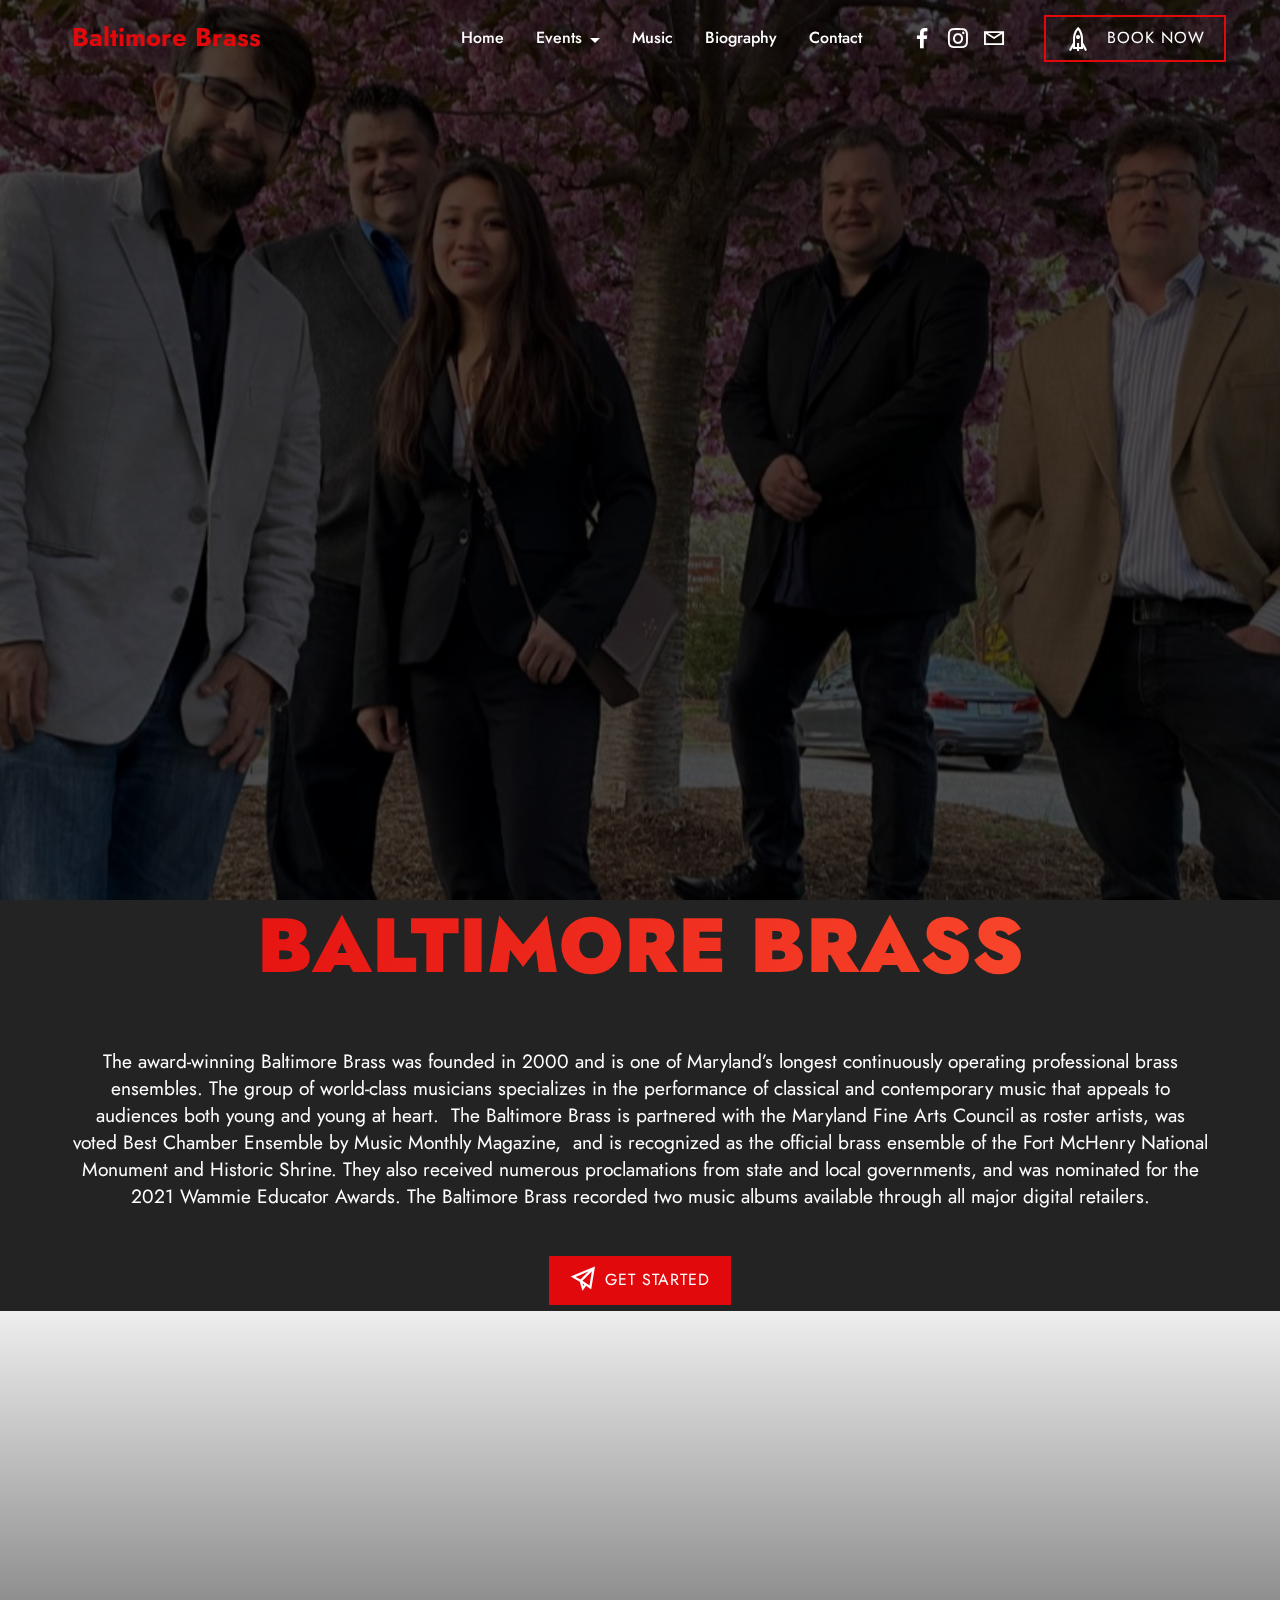
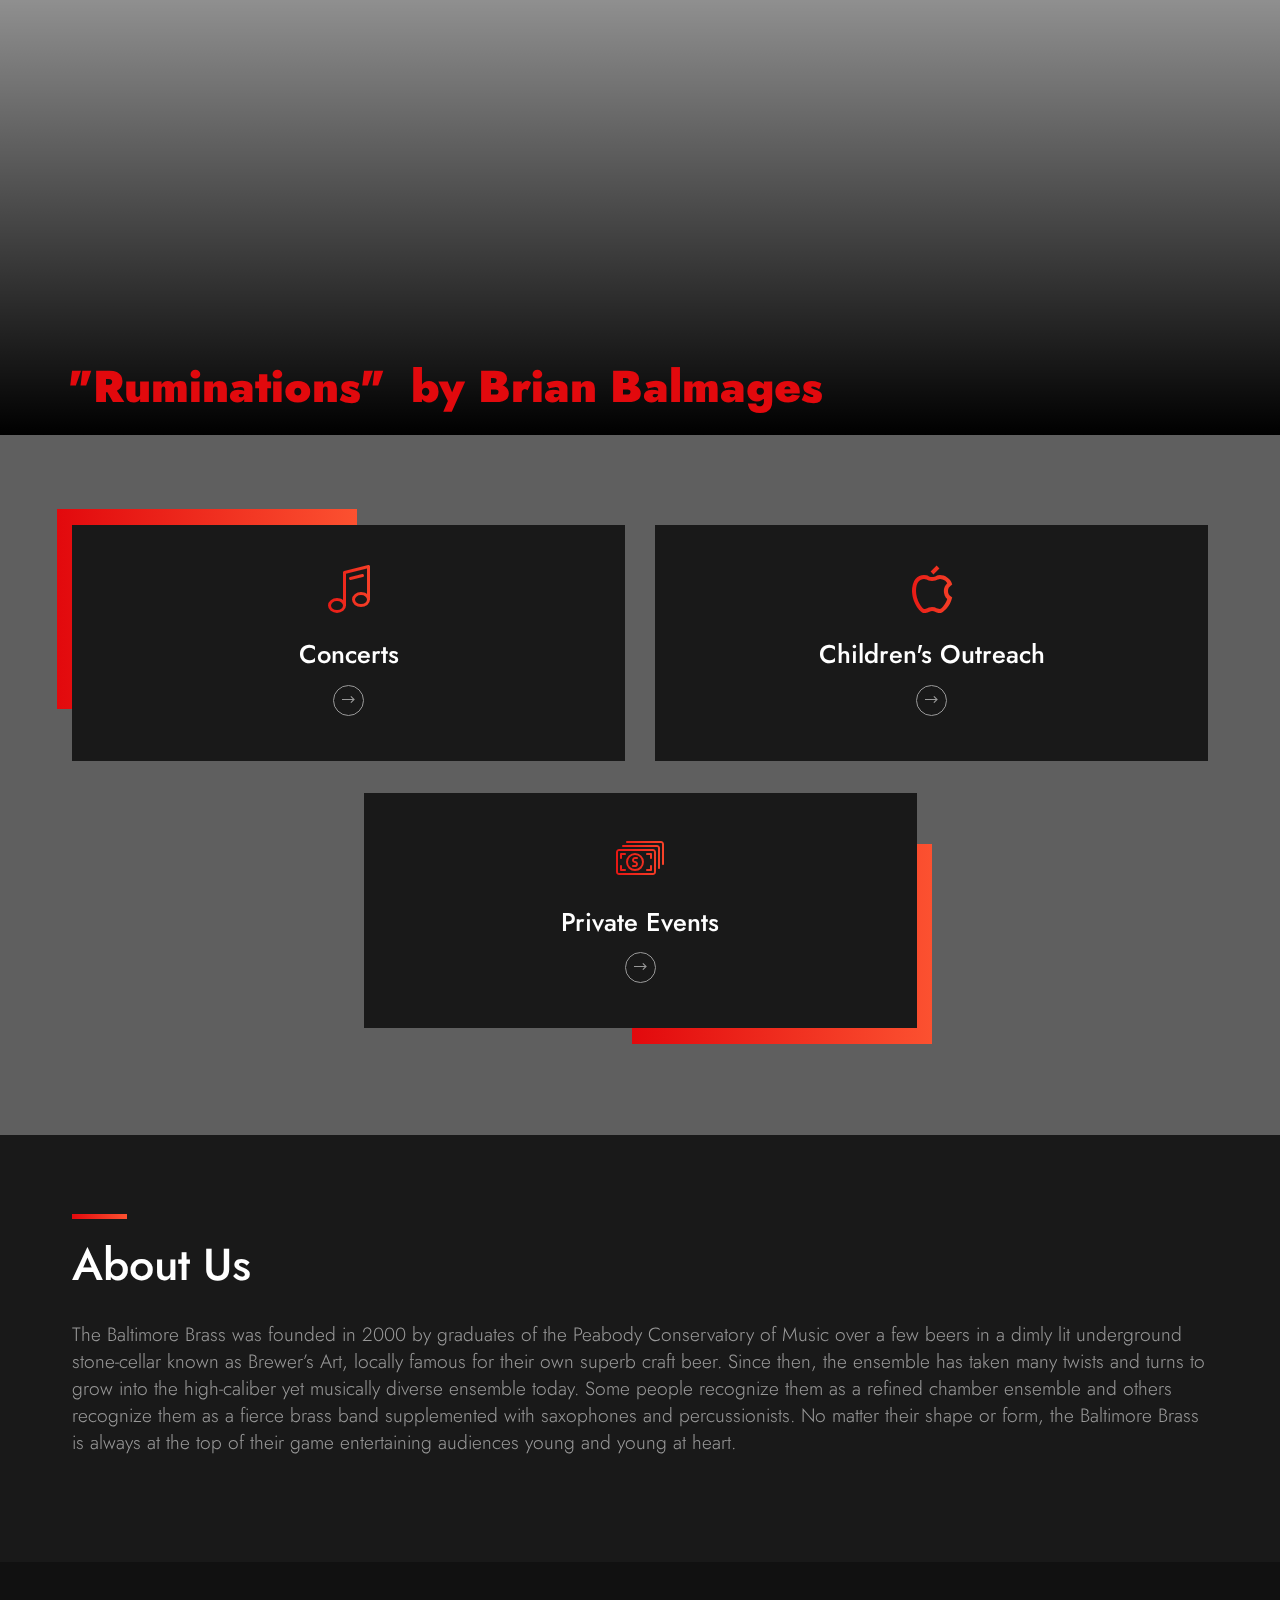
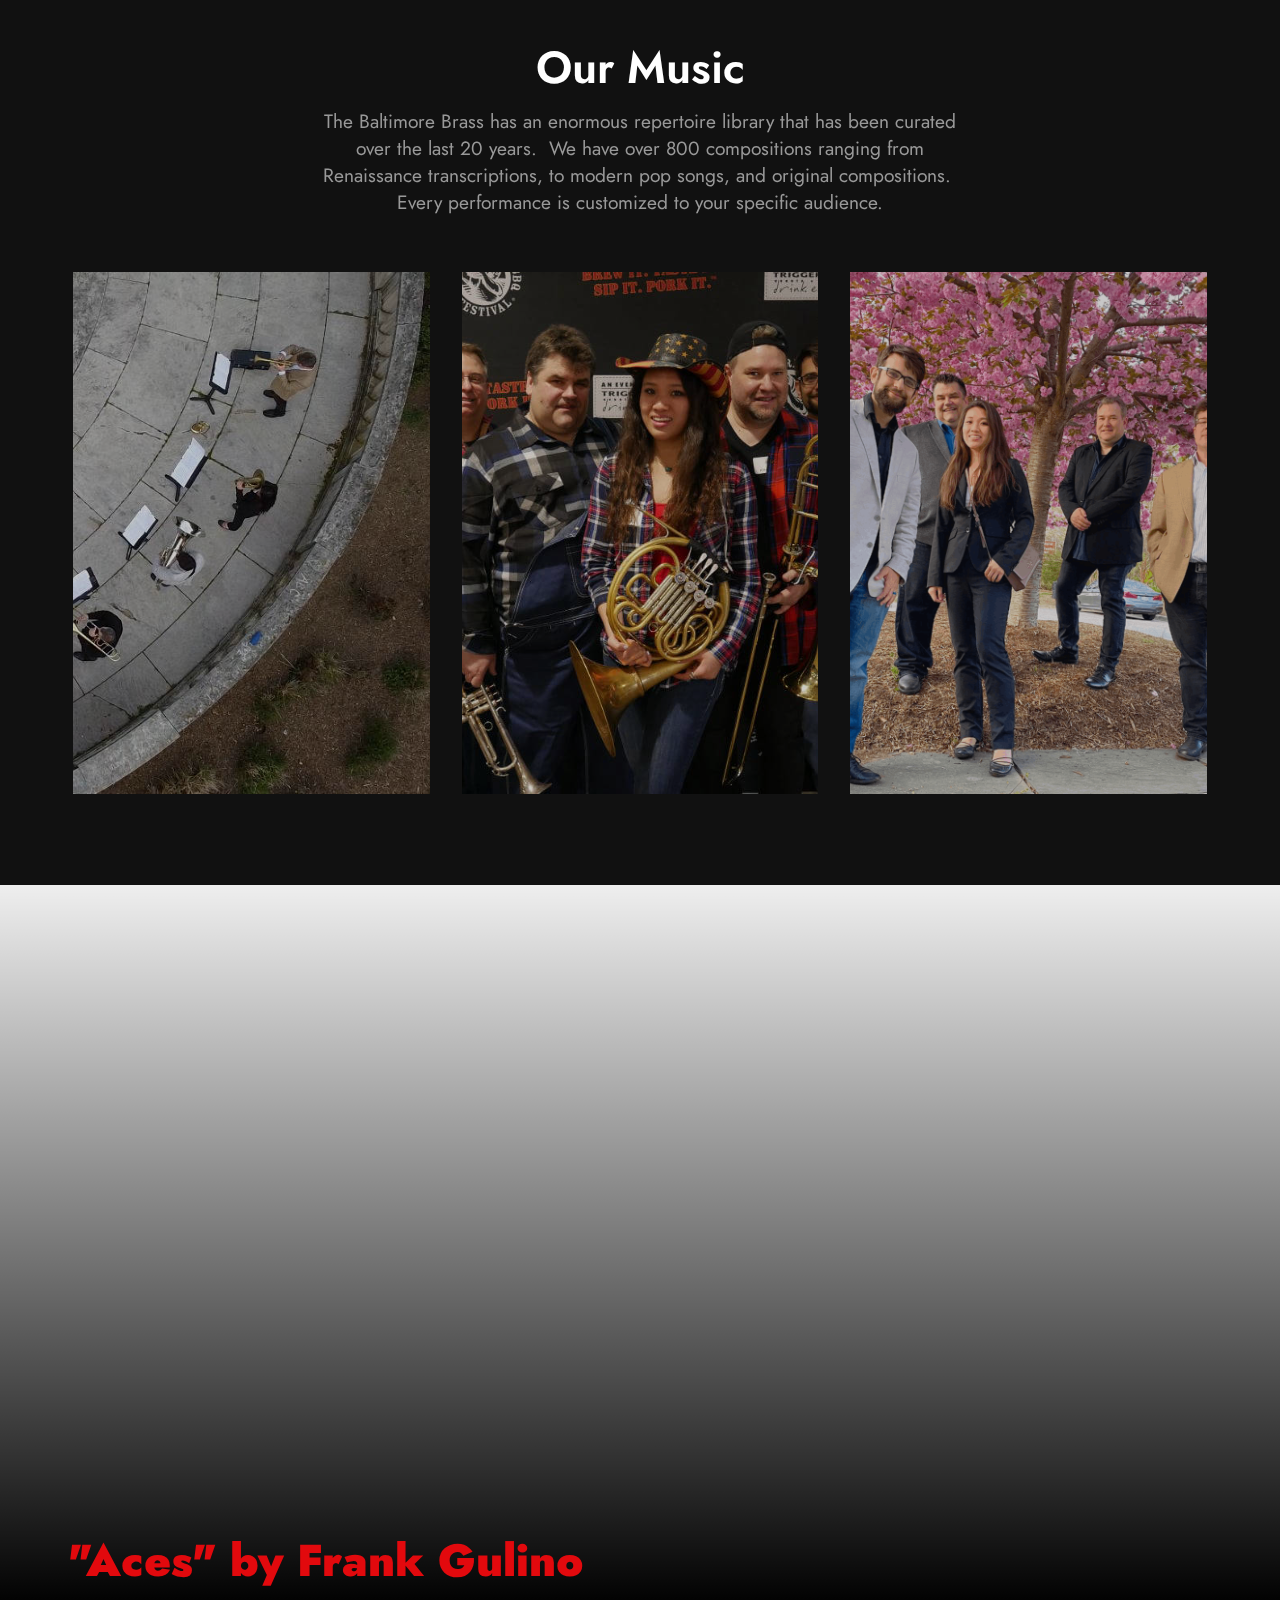
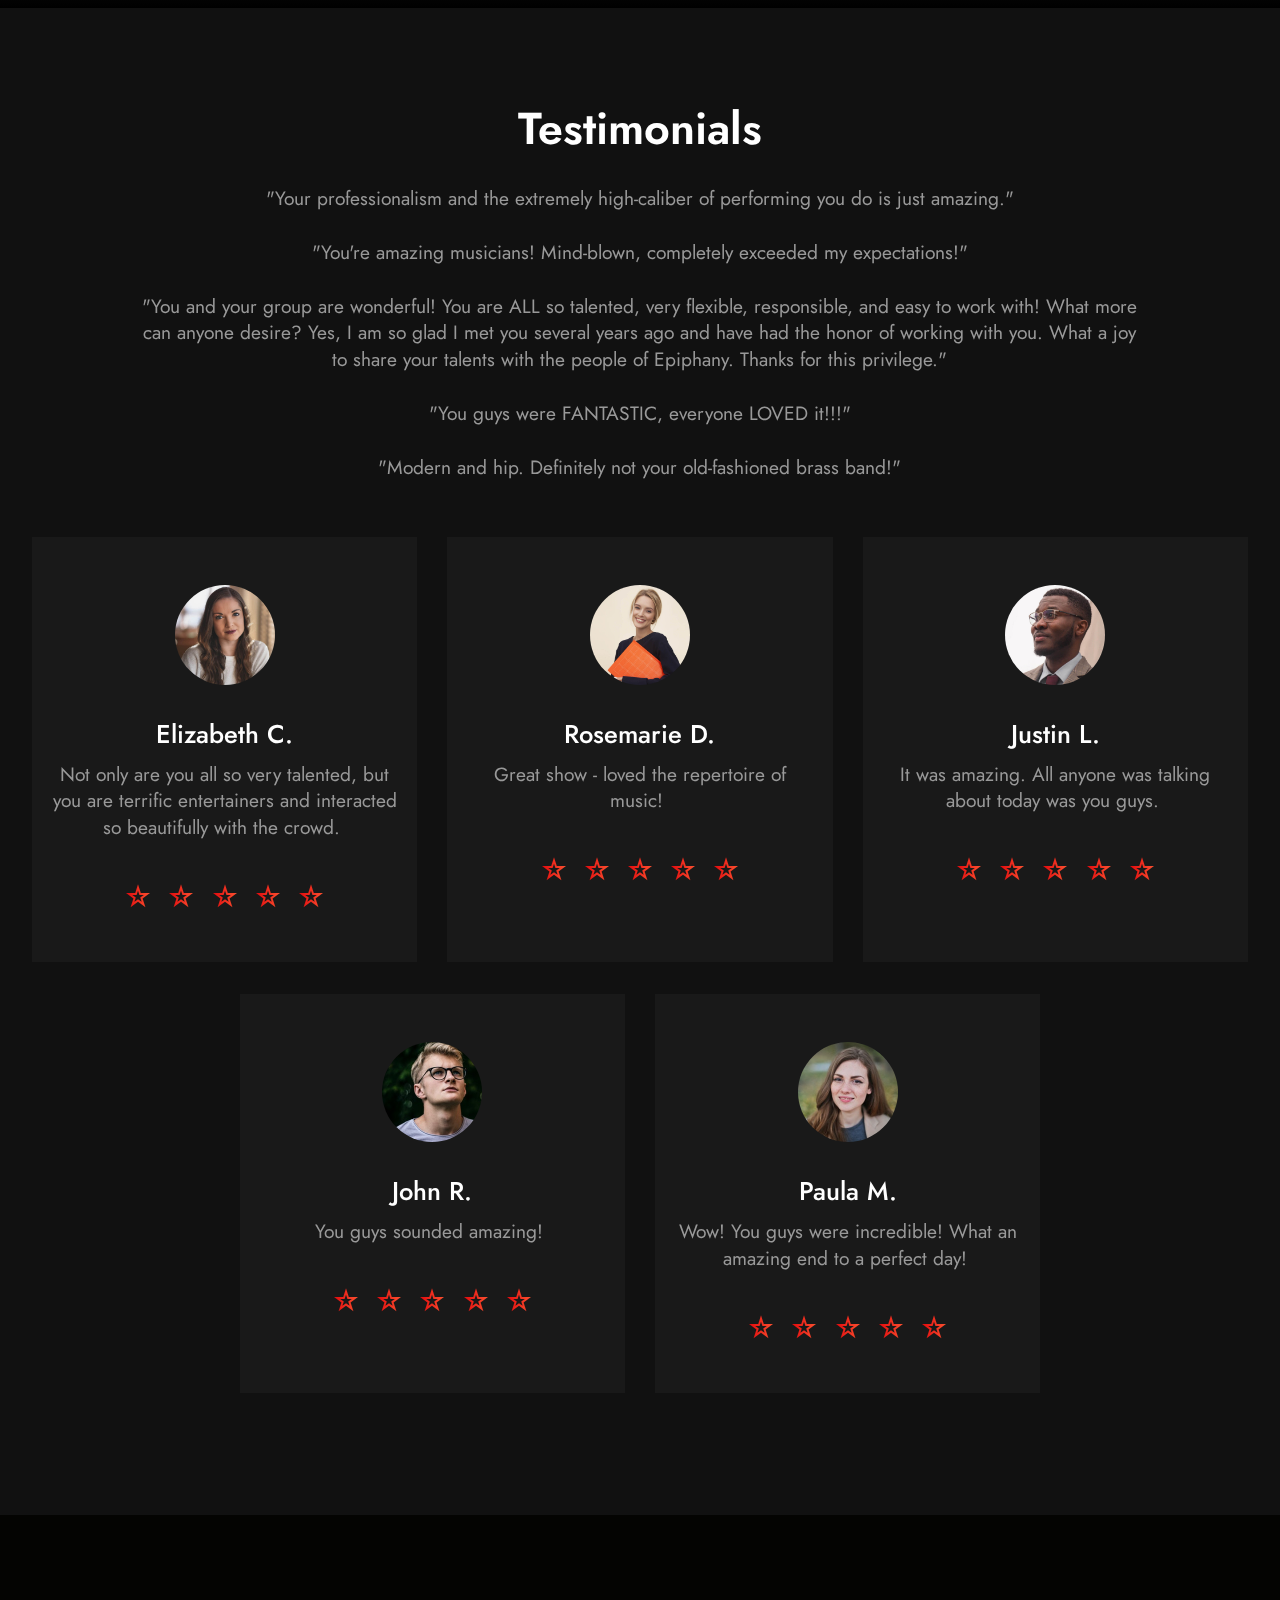
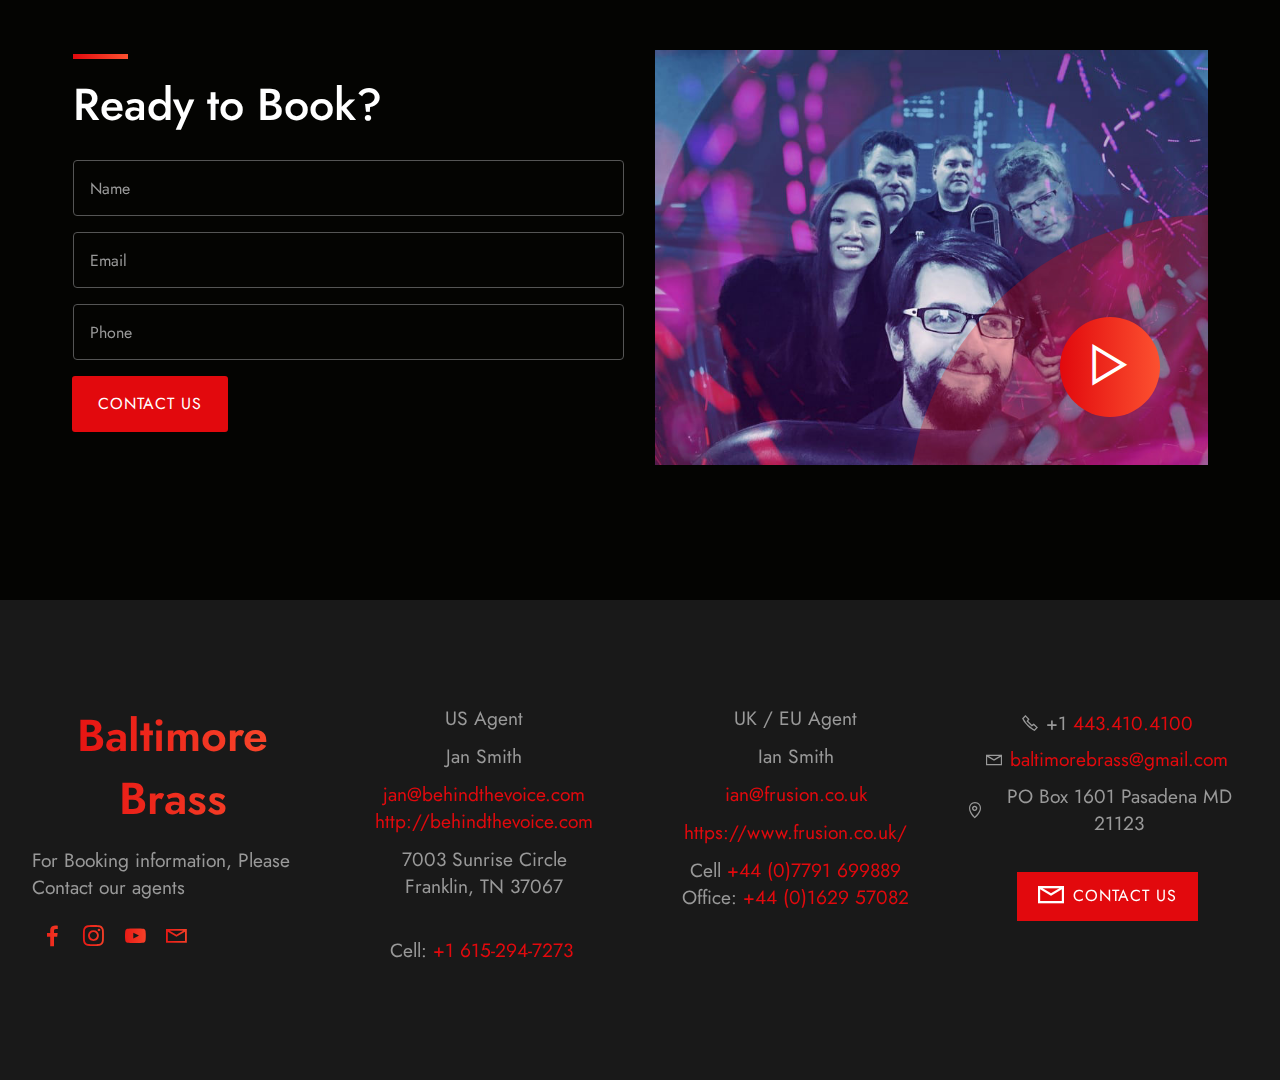
==== index.html @ ab9abc53 "create github pages" ====
<!DOCTYPE html>
<html  >
<head>
  <!-- Site made with Mobirise Website Builder v5.4.1, https://mobirise.com -->
  <meta charset="UTF-8">
  <meta http-equiv="X-UA-Compatible" content="IE=edge">
  <meta name="generator" content="Mobirise v5.4.1, mobirise.com">
  <meta name="twitter:card" content="summary_large_image"/>
  <meta name="twitter:image:src" content="assets/images/index-meta.jpeg">
  <meta property="og:image" content="assets/images/index-meta.jpeg">
  <meta name="twitter:title" content="Baltimore Brass">
  <meta name="viewport" content="width=device-width, initial-scale=1, minimum-scale=1">
  <link rel="shortcut icon" href="assets/images/baltimore-brass-square-no-text-128x128.png" type="image/x-icon">
  <meta name="description" content="The award-winning Baltimore Brass was founded in 2000 and is one of Maryland’s longest continuously operating professional brass ensembles. The group of world-class musicians specializes in the performance of classical and contemporary music that appeals to audiences both young and young at heart.  The Baltimore Brass is partnered with the Maryland Fine Arts Council as roster artists, was voted Best Chamber Ensemble by Music Monthly Magazine,  and is recognized as the official brass ensemble of the Fort McHenry National Monument and Historic Shrine. They also received numerous proclamations from state and local governments, and was nominated for the 2021 Wammie Educator Awards. The Baltimore Brass recorded two music albums available through all major digital retailers.">
  
  
  <title>Baltimore Brass</title>
  <link rel="stylesheet" href="assets/web/assets/mobirise-icons2/mobirise2.css">
  <link rel="stylesheet" href="assets/web/assets/mobirise-icons/mobirise-icons.css">
  <link rel="stylesheet" href="assets/web/assets/mobirise-icons-bold/mobirise-icons-bold.css">
  <link rel="stylesheet" href="assets/tether/tether.min.css">
  <link rel="stylesheet" href="assets/bootstrap/css/bootstrap.min.css">
  <link rel="stylesheet" href="assets/bootstrap/css/bootstrap-grid.min.css">
  <link rel="stylesheet" href="assets/bootstrap/css/bootstrap-reboot.min.css">
  <link rel="stylesheet" href="assets/dropdown/css/style.css">
  <link rel="stylesheet" href="assets/formstyler/jquery.formstyler.css">
  <link rel="stylesheet" href="assets/formstyler/jquery.formstyler.theme.css">
  <link rel="stylesheet" href="assets/datepicker/jquery.datetimepicker.min.css">
  <link rel="stylesheet" href="assets/socicon/css/styles.css">
  <link rel="stylesheet" href="assets/theme/css/style.css">
  <link rel="preload" href="https://fonts.googleapis.com/css?family=Jost:100,200,300,400,500,600,700,800,900,100i,200i,300i,400i,500i,600i,700i,800i,900i&display=swap" as="style" onload="this.onload=null;this.rel='stylesheet'">
  <noscript><link rel="stylesheet" href="https://fonts.googleapis.com/css?family=Jost:100,200,300,400,500,600,700,800,900,100i,200i,300i,400i,500i,600i,700i,800i,900i&display=swap"></noscript>
  <link rel="preload" as="style" href="assets/mobirise/css/mbr-additional.css"><link rel="stylesheet" href="assets/mobirise/css/mbr-additional.css" type="text/css">
  
  
  
  
</head>
<body>
  
  <section class="menu menu1 solutionm4_menu1 cid-sJTJym4W0x" once="menu" id="menu1-8">
    
    <nav class="navbar navbar-dropdown navbar-fixed-top navbar-expand-lg">
        <div class="container">
            <div class="navbar-brand">
                
                <span class="navbar-caption-wrap"><a class="navbar-caption text-primary display-5" href="index.html#top">Baltimore Brass</a></span>
            </div>
            <button class="navbar-toggler" type="button" data-toggle="collapse" data-target="#navbarSupportedContent" aria-controls="navbarNavAltMarkup" aria-expanded="false" aria-label="Toggle navigation">
                <div class="hamburger">
                    <span></span>
                    <span></span>
                    <span></span>
                    <span></span>
                </div>
            </button>
            <div class="collapse navbar-collapse" id="navbarSupportedContent">
                <ul class="navbar-nav nav-dropdown" data-app-modern-menu="true"><li class="nav-item">
                        <a class="nav-link link text-white text-primary display-4" href="index.html#top">
                            Home</a>
                    </li>
                    <li class="nav-item dropdown"><a class="nav-link link dropdown-toggle text-white display-4" href="https://mobiri.se" aria-expanded="false" data-toggle="dropdown-submenu">Events</a>
                        <div class="dropdown-menu"><a class="dropdown-item text-white text-primary display-4" href="page1.html#header1-e" aria-expanded="false">Concerts</a><a class="dropdown-item text-white text-primary display-4" href="page1.html#header3-g" aria-expanded="false">Children's Outreach</a><a class="dropdown-item text-white text-primary display-4" href="page1.html#header01-i" aria-expanded="false">Private Events</a></div>
                    </li>
                    <li class="nav-item"><a class="nav-link link text-white text-primary display-4" href="index.html#features5-2">Music</a>
                    </li><li class="nav-item"><a class="nav-link link text-white text-primary display-4" href="index.html#content1-3">Biography</a></li>

                    
                    <li class="nav-item"><a class="nav-link link text-white text-primary display-4" href="index.html#form2-b">Contact</a></li></ul>
                <div class="icons-menu">
                    <a href="https://www.facebook.com/BaltimoreBrass" target="_blank">
                        <span class="p-2 mbr-iconfont socicon-facebook socicon"></span>
                    </a>
                    <a href="https://www.instagram.com/baltimorebrassquintet" target="_blank">
                        <span class="p-2 mbr-iconfont socicon-instagram socicon"></span>
                    </a>
                    <a href="mailto:baltimorebrass@gmail.com">
                        <span class="p-2 mbr-iconfont mobi-mbri-letter mobi-mbri"></span>
                    </a>
                    
                    
                    
                </div>
                <div class="navbar-buttons mbr-section-btn"><a class="btn btn-sm btn-primary-outline display-4" href="mailto:baltimorebrass@gmail.com"><span class="mobi-mbri mobi-mbri-rocket mbr-iconfont mbr-iconfont-btn"></span>BOOK NOW</a></div>
            </div>
        </div>
    </nav>
</section>

<section class="header1 solutionm4_header1 cid-sKpNgvq1Y7 mbr-fullscreen mbr-parallax-background" id="header1-a">
    
    <div class="mbr-overlay" style="opacity: 0.7; background-color: rgb(0, 0, 0);"></div>
    <div class="container align-center">
        <div class="row justify-content-center">
            <div class="mbr-white col-md-12 col-lg-12">
                
                
                
                
            </div>
        </div>
    </div>
</section>

<section class="header1 solutionm4_header1 cid-sKpMSIQjpl" id="header1-9">
    
    
    <div class="container align-center">
        <div class="row justify-content-center">
            <div class="mbr-white col-md-12 col-lg-12">
                
                <h1 class="mbr-section-title mbr-white pb-5 mbr-fonts-style display-1"><strong>BALTIMORE BRASS</strong></h1>
                <p class="mbr-text pb-4 mbr-white mbr-regular mbr-fonts-style display-7">The award-winning Baltimore Brass was founded in 2000 and is one of Maryland’s longest continuously operating professional brass ensembles. The group of world-class musicians specializes in the performance of classical and contemporary music that appeals to audiences both young and young at heart.&nbsp;&nbsp;The Baltimore Brass is partnered with the Maryland Fine Arts Council as roster artists, was voted Best Chamber Ensemble by Music Monthly Magazine,&nbsp; and is recognized as the official brass ensemble of the Fort McHenry National Monument and Historic Shrine. They also received numerous proclamations from state and local governments, and was nominated for the 2021 Wammie Educator Awards. The Baltimore Brass recorded two music albums available through all major digital retailers.<br></p>
                <div class="mbr-section-btn"><a class="btn btn-sm btn-primary display-4" href="https://mobiri.se"><span class="mobi-mbri mobi-mbri-paper-plane mbr-iconfont mbr-iconfont-btn"></span>GET STARTED</a>
                </div>
            </div>
        </div>
    </div>
</section>

<section class="image1 solutionm4_image1 cid-sOuT8fIZXH" data-bg-video="https://www.youtube.com/watch?v=gaKmrELFNt0" id="image1-k">
    
    <div class="mbr-overlay" style="opacity: 1; background-color: rgb(0, 0, 0);"></div>
    <div class="container-fluid align-center">
        <div class="row justify-content-center">
            <div class="mbr-white col-md-12 col-lg-11">
                <h2 class="mbr-section-title mbr-white align-left pb-2 mbr-fonts-style display-2"><strong>"Ruminations"&nbsp; by Brian Balmages</strong></h2>
                
            </div>
        </div>
    </div>
</section>

<section class="features4 solutionm4_features4 cid-sJTJpjNUqu mbr-parallax-background" id="features4-1">

    

    <div class="mbr-overlay" style="opacity: 0.6; background-color: rgb(0, 0, 0);">
    </div>
    <div class="container mbr-white">
        <div class="row justify-content-center">
            <div class="card first col-12 col-md-6">
                <div class="card-wrapper align-center">
                    <div class="img-wrapper">
                        <span class="mbr-iconfont mbrib-music"></span>
                    </div>
                    <div class="card-box align-center">

                        <h4 class="mbr-section-title pb-2 mbr-semibold mbr-fonts-style display-5">Concerts</h4>
                        

                        <div class="link-wrapper">
                            <a href="page1.html#header1-e"><span class="mbr-iconfont mobi-mbri-right mobi-mbri"></span></a>
                        </div>
                    </div>
                </div>
            </div>
            <div class="card col-12 col-md-6">
                <div class="card-wrapper align-center">
                    <div class="img-wrapper">
                        <span class="mbr-iconfont mobi-mbri-apple mobi-mbri"></span>
                    </div>
                    <div class="card-box align-center">

                        <h4 class="mbr-section-title pb-2 mbr-semibold mbr-fonts-style display-5">Children's Outreach</h4>
                        

                        <div class="link-wrapper">
                            <a href="page1.html#header3-g"><span class="mbr-iconfont mobi-mbri-right mobi-mbri"></span></a>
                        </div>
                    </div>
                </div>
            </div>
            
            
            
            <div class="card last col-12 col-md-6">
                <div class="card-wrapper align-center">
                    <div class="img-wrapper">
                        <span class="mbr-iconfont mbri-cash"></span>
                    </div>
                    <div class="card-box align-center">

                        <h4 class="mbr-section-title pb-2 mbr-semibold mbr-fonts-style display-5">Private Events</h4>
                        

                        <div class="link-wrapper">
                            <a href="page1.html#header01-i"><span class="mbr-iconfont mobi-mbri-right mobi-mbri"></span></a>
                        </div>
                    </div>
                </div>
            </div>
        </div>
    </div>
</section>

<section class="content1 solutionm4_content1 cid-sJTJqlLimR" id="content1-3">
    
    
    <div class="container">
        <div class="row justify-content-center">
            <div class="col-lg-12 col-md-12 md-pb">
                <div class="title-wrapper align-left">
                    <div class="line"></div>
                    <h3 class="mbr-section-title mbr-white mbr-semibold pb-3 mbr-fonts-style display-2">About Us</h3>
                    <p class="mbr-text pb-3 mbr-white mbr-light mbr-fonts-style display-7">The Baltimore Brass was founded in 2000 by graduates of the Peabody Conservatory of Music over a few beers in a dimly lit underground stone-cellar known as Brewer’s Art, locally famous for their own superb craft beer. Since then, the ensemble has taken many twists and turns to grow into the high-caliber yet musically diverse ensemble today. Some people recognize them as a refined chamber ensemble and others recognize them as a fierce brass band supplemented with saxophones and percussionists. No matter their shape or form, the Baltimore Brass is always at the top of their game entertaining audiences young and young at heart.<br></p>
                </div>
            </div>
        </div>
    </div>
</section>

<section class="features5 solutionm4_features5 cid-sJTJpZCoED" id="features5-2">
    
    
    <div class="container">
        <div class="row">
            <div class="col-12 col-md-12 col-lg-7 pb-4">
                <h4 class="main-subtitle align-center mbr-bold mbr-black mbr-fonts-style display-2">Our Music</h4>
                <p class="mbr-section-text align-center mbr-regular mbr-black mbr-fonts-style display-7">The Baltimore Brass has an enormous repertoire library that has been curated over the last 20 years.&nbsp; We have over 800 compositions ranging from Renaissance transcriptions, to modern pop songs, and original compositions.&nbsp; Every performance is customized to your specific audience.</p>

            </div>
        </div>
        <div class="row">
            <div class="card p-3 col-12 col-md-6 col-lg-4">
                <div class="card-wrapper card1">
                    <div class="card-box">
                        <h4 class="card-title align-center mbr-bold pb-4 mbr-white mbr-fonts-style display-5">
                            Classical&nbsp;</h4>
                        <p class="mbr-text align-center pt-3 mbr-white mbr-regular mbr-fonts-style display-7">
                            We perform "classical" music from the 1500-present.&nbsp; We have an extensive library of arrangements that is unmatched in the world.</p>
                    </div>
                </div>
            </div>
            <div class="card p-3 col-12 col-md-6 col-lg-4">
                <div class="card-wrapper card2">
                    <div class="card-box">
                        <h4 class="card-title align-center mbr-bold pb-4 mbr-white mbr-fonts-style display-5">
                            Pop / Covers</h4>
                        <p class="mbr-text align-center pt-3 mbr-white mbr-regular mbr-fonts-style display-7">&nbsp;Jazz, Funk, Motown, Metal, Movie Soundtracks, Oldies, Hip-hop, Rock, EDM. You name it, we have probably already played in concert.&nbsp; If we haven't we will make it happen!</p>
                    </div>
                </div>
            </div>
            <div class="card p-3 col-12 col-md-6 col-lg-4">
                <div class="card-wrapper card3">
                    <div class="card-box">
                        <h4 class="card-title align-center mbr-bold pb-4 mbr-white mbr-fonts-style display-5">
                            Original Compositions</h4>
                        <p class="mbr-text align-center pt-3 mbr-white mbr-regular mbr-fonts-style display-7">
                            The Baltimore Brass has been honored by several composers by premiering original Brass Quintet pieces.</p>
                    </div>
                </div>
            </div>
        </div>
    </div>
</section>

<section class="image1 solutionm4_image1 cid-sOuTzvW1UM" data-bg-video="https://www.youtube.com/embed/wJmf63-HeGc?rel=0&amp;showinfo=0&amp;autoplay=0&amp;loop=0" id="image1-l">
    
    <div class="mbr-overlay" style="opacity: 1; background-color: rgb(0, 0, 0);"></div>
    <div class="container-fluid align-center">
        <div class="row justify-content-center">
            <div class="mbr-white col-md-12 col-lg-11">
                <h2 class="mbr-section-title mbr-white align-left pb-2 mbr-fonts-style display-2"><strong>"Aces" by Frank Gulino</strong></h2>
                
            </div>
        </div>
    </div>
</section>

<section class="testimonials1 solutionm4_testimonials1 cid-sJTJtdAMBF" id="testimonials1-5">
    

    
    <div class="container-fluid mbr-white">
        <div class="row justify-content-center">
            <div class="col-12 col-md-12 col-lg-10 pb-5">
                <h4 class="main-title align-center pb-3 mbr-bold mbr-black mbr-fonts-style display-2">Testimonials</h4>
                <h5 class="main-subtitle align-center mbr-regular mbr-black mbr-fonts-style display-7">"Your professionalism and the extremely high-caliber of performing you do is just amazing."<br><br>
<div>
</div><div>"You're amazing musicians! Mind-blown, completely exceeded my expectations!"</div><br><div>
</div><div>"You and your group are wonderful! You are ALL so talented, very flexible, responsible, and easy to work with! What more can anyone desire? Yes, I am so glad I met you several years ago and have had the honor of working with you. What a joy to share your talents with the people of Epiphany. Thanks for this privilege."</div><br><div>
</div><div>"You guys were FANTASTIC, everyone LOVED it!!!"</div><br><div>
</div><div>"Modern and hip. Definitely not your old-fashioned brass band!"</div><div>
</div><div>
</div><div>
</div></h5>
            </div>
        </div>
        <div class="row justify-content-center">
            <div class="card col-12 col-md-6 col-lg-4">
                <div class="card-wrapper align-center">
                    <div class="img-wrapper">
                        <img src="assets/images/face1.jpg" alt="Mobirise">
                    </div>
                    <div class="card-box ">
                        <h3 class="mbr-subtitle mbr-semibold mbr-fonts-style display-5">Elizabeth C.</h3>
                        <h4 class="card-title mbr-regular mbr-black mbr-fonts-style display-7">Not only are you all so very talented, but you are terrific entertainers and interacted so beautifully with the crowd.&nbsp;</h4>
                    </div>
                    <div class="text-wrap">
                        <div class="icon-wrapper">
                            <span class="link-icon mobi-mbri-star mobi-mbri"></span>
                        </div>
                        <div class="icon-wrapper">
                            <span class="link-icon mobi-mbri-star mobi-mbri"></span>
                        </div>
                        <div class="icon-wrapper">
                            <span class="link-icon mobi-mbri-star mobi-mbri"></span>
                        </div>
                        <div class="icon-wrapper">
                            <span class="link-icon mobi-mbri-star mobi-mbri"></span>
                        </div>
                        <div class="icon-wrapper">
                            <span class="link-icon mobi-mbri-star mobi-mbri"></span>
                        </div>
                    </div>
                </div>
            </div>
            <div class="card col-12 col-md-6 col-lg-4">
                <div class="card-wrapper align-center">
                    <div class="img-wrapper">
                        <img src="assets/images/face2.jpg" alt="Mobirise">
                    </div>
                    <div class="card-box ">
                        <h3 class="mbr-subtitle mbr-semibold mbr-fonts-style display-5">Rosemarie D.</h3>
                        <h4 class="card-title mbr-regular mbr-black mbr-fonts-style display-7">Great show - loved the repertoire of music!&nbsp;</h4>
                    </div>
                    <div class="text-wrap">

                        <div class="icon-wrapper">
                            <span class="link-icon mobi-mbri-star mobi-mbri"></span>
                        </div>
                        <div class="icon-wrapper">
                            <span class="link-icon mobi-mbri-star mobi-mbri"></span>
                        </div>
                        <div class="icon-wrapper">
                            <span class="link-icon mobi-mbri-star mobi-mbri"></span>
                        </div>
                        <div class="icon-wrapper">
                            <span class="link-icon mobi-mbri-star mobi-mbri"></span>
                        </div>
                        <div class="icon-wrapper">
                            <span class="link-icon mobi-mbri-star mobi-mbri"></span>
                        </div>
                    </div>
                </div>
            </div>
            <div class="card col-12 col-md-6 col-lg-4">
                <div class="card-wrapper align-center">
                    <div class="img-wrapper">
                        <img src="assets/images/face3.jpg" alt="Mobirise">
                    </div>
                    <div class="card-box ">
                        <h3 class="mbr-subtitle mbr-semibold mbr-fonts-style display-5">Justin L.</h3>
                        <h4 class="card-title mbr-regular mbr-black mbr-fonts-style display-7">It was amazing. All anyone was talking about today was you guys.&nbsp;</h4>
                    </div>
                    <div class="text-wrap">

                        <div class="icon-wrapper">
                            <span class="link-icon mobi-mbri-star mobi-mbri"></span>
                        </div>
                        <div class="icon-wrapper">
                            <span class="link-icon mobi-mbri-star mobi-mbri"></span>
                        </div>
                        <div class="icon-wrapper">
                            <span class="link-icon mobi-mbri-star mobi-mbri"></span>
                        </div>
                        <div class="icon-wrapper">
                            <span class="link-icon mobi-mbri-star mobi-mbri"></span>
                        </div>
                        <div class="icon-wrapper">
                            <span class="link-icon mobi-mbri-star mobi-mbri"></span>
                        </div>
                    </div>
                </div>
            </div>
            <div class="card col-12 col-md-6 col-lg-4">
                <div class="card-wrapper align-center">
                    <div class="img-wrapper">
                        <img src="assets/images/face4.jpg" alt="Mobirise">
                    </div>
                    <div class="card-box ">
                        <h3 class="mbr-subtitle mbr-semibold mbr-fonts-style display-5">John R.</h3>
                        <h4 class="card-title mbr-regular mbr-black mbr-fonts-style display-7">You guys sounded amazing!&nbsp;</h4>
                    </div>
                    <div class="text-wrap">
                        <div class="icon-wrapper">
                            <span class="link-icon mobi-mbri-star mobi-mbri"></span>
                        </div>
                        <div class="icon-wrapper">
                            <span class="link-icon mobi-mbri-star mobi-mbri"></span>
                        </div>
                        <div class="icon-wrapper">
                            <span class="link-icon mobi-mbri-star mobi-mbri"></span>
                        </div>
                        <div class="icon-wrapper">
                            <span class="link-icon mobi-mbri-star mobi-mbri"></span>
                        </div>
                        <div class="icon-wrapper">
                            <span class="link-icon mobi-mbri-star mobi-mbri"></span>
                        </div>
                    </div>
                </div>
            </div>
            <div class="card col-12 col-md-6 col-lg-4">
                <div class="card-wrapper align-center">
                    <div class="img-wrapper">
                        <img src="assets/images/face5.jpg" alt="Mobirise">
                    </div>
                    <div class="card-box ">
                        <h3 class="mbr-subtitle mbr-semibold mbr-fonts-style display-5">Paula M.</h3>
                        <h4 class="card-title mbr-regular mbr-black mbr-fonts-style display-7">Wow! You guys were incredible! What an amazing end to a perfect day!&nbsp;</h4>
                    </div>
                    <div class="text-wrap">

                        <div class="icon-wrapper">
                            <span class="link-icon mobi-mbri-star mobi-mbri"></span>
                        </div>
                        <div class="icon-wrapper">
                            <span class="link-icon mobi-mbri-star mobi-mbri"></span>
                        </div>
                        <div class="icon-wrapper">
                            <span class="link-icon mobi-mbri-star mobi-mbri"></span>
                        </div>
                        <div class="icon-wrapper">
                            <span class="link-icon mobi-mbri-star mobi-mbri"></span>
                        </div>
                        <div class="icon-wrapper">
                            <span class="link-icon mobi-mbri-star mobi-mbri"></span>
                        </div>
                    </div>
                </div>
            </div>
        </div>
    </div>
</section>

<section class="form2 solutionm4_form2 cid-sKpWyIF6GZ" id="form2-b">
    
    
    <div class="container">
        <div class="row jc-sb">
            <div class="col-lg-6 img-col col-md-12 md-pb">
                <div class="img-wrapper">
                    <div class="mbr-media show-modal align-center" data-modal=".modalWindow">
                        <div class="icon-wrap">
                            <a href="https://www.youtube.com/watch?v=gaKmrELFNt0"><span class="mbr-iconfont mobi-mbri-play mobi-mbri"></span></a>
                        </div>
                    </div>
                    <img src="assets/images/227084841-1010370509717817-4113858050683342204-n-768x577.jpg" alt="Mobirise">
                </div>
            </div>
            <div class="col-lg-6 content col-md-12 md-pb">
                <div class="title-wrapper align-left">
                    <div class="line"></div>
                    <h3 class="mbr-section-title mbr-white mbr-semibold pb-3 mbr-fonts-style display-2">Ready to Book?</h3>
                    
                </div>
                <div class="mbr-form" data-form-type="formoid">
                    <!--Formbuilder Form-->
                    <form action="https://mobirise.eu/" method="POST" class="mbr-form form-with-styler" data-form-title="Form Name"><input type="hidden" name="email" data-form-email="true" value="5V8ojLJnYSmvWFXTuopTVtuDFxCpWqks5YuOag7wIV3EMSP6nIfK40pmv4tLyLT4k6uXtm785EgifypnWXeCvriAXCd27wlPwsS7B62zNAPRZQvYVrdF6OBV9++UfIld.MxbrWvY8g1hREYLPf07sOsy4ZMsQw3V8U17Sv6ky6oMsMvkZmYnIWkgUVtHQK4Xu5EXR9VzqPuqUvmbtcwHvytL7ZuKz9q+QkhBY5PWKDfX0+aUxrZ7n7pf7tDf5CsGM">
                        <div class="form-row">
                            <div hidden="hidden" data-form-alert="" class="alert alert-success col-12">Thanks for filling
                                out the form!</div>
                            <div hidden="hidden" data-form-alert-danger="" class="alert alert-danger col-12">Oops...! some
                                problem!</div>
                        </div>
                        <div class="dragArea form-row">
                            <div class="col-lg-12 col-md-12 col-sm-12 form-group" data-for="name">
                                <input type="text" name="name" placeholder="Name" data-form-field="name" class="form-control display-7" value="" id="name-form2-b">
                            </div>
                            <div class="col-lg-12 col-md-12 col-sm-12 form-group" data-for="email">
                                <input type="email" name="email" placeholder="Email" data-form-field="email" class="form-control display-7" value="" id="email-form2-b">
                            </div>
                            <div data-for="phone" class="col-lg-12 col-md-12 col-sm-12 form-group">
                                <input type="tel" name="phone" placeholder="Phone" data-form-field="phone" class="form-control display-7" pattern="*" value="" id="phone-form2-b">
                            </div>
                            <div class="col-auto mbr-section-btn"><button type="submit" class="btn btn-primary display-4">CONTACT US</button></div>
                        </div>
                    </form>
                    <!--Formbuilder Form-->
                </div>
            </div>
        </div>
        <div class="modalWindow" style="display: none;">
            <div class="modalWindow-container">
                <div class="modalWindow-video-container">
                    <div class="modalWindow-video">
                        <iframe width="100%" height="100%" frameborder="0" allowfullscreen="1" data-src="https://www.youtube.com/watch?v=r0ZQZfCChp4"></iframe>
                    </div>
                    <a class="close" role="button" data-dismiss="modal">
                        <span aria-hidden="true" class="mbri-close mbr-iconfont closeModal"></span>
                        <span class="sr-only">Close</span>
                    </a>
                </div>
            </div>
        </div>
    </div>
</section>

<section class="footer2 solutionm4_footer2 cid-sJTJwXZJMe" once="footers" id="footer2-7">
    
    
    <div class="container">
        <div class="row align-left">
            <div class="col-md-6 col-lg-3">
                <h3 class="title pb-2 align-left mbr-bold mbr-fonts-style display-2">Baltimore Brass</h3>
                <p class="mbr-text align-left mbr-white mbr-regular mbr-fonts-style display-7">For Booking information, Please Contact our agents<br></p>
                <div class="socicon-wrap">
                    <a href="https://www.facebook.com/BaltimoreBrass"><span class="mbr-iconfont socicon-facebook socicon"></span></a>
                    <a href="https://www.instagram.com/baltimorebrassquintet"><span class="mbr-iconfont socicon-instagram socicon"></span></a>
                    <a href="https://www.youtube.com/user/TheBaltimoreBrass"><span class="mbr-iconfont socicon-youtube socicon"></span></a>
                    <a href="mailto:baltimorebrass@gmail.com"><span class="mbr-iconfont mobi-mbri-letter mobi-mbri"></span></a>
                </div>
            </div>
            <div class="col-md-6 col-lg-3">
                <div class="align-wrap">
                    <div class="item-wrap">
                        <div class="icons-wrap pb-2">
                            <p class="icon-title mbr-regular mbr-fonts-style display-7">
                                US Agent<br></p>
                        </div>
                    </div>
                    <div class="item-wrap">
                        <div class="icons-wrap pb-2">
                            <p class="icon-title mbr-regular mbr-fonts-style display-7">Jan Smith</p>
                        </div>
                    </div>
                    <div class="item-wrap">
                        <div class="icons-wrap pb-2">
                            <p class="icon-title mbr-regular mbr-fonts-style display-7"><a href="mailto:jan@behindthevoice.com" class="text-primary">jan@behindthevoice.com</a>
<br><a href="http://behindthevoice.com" class="text-primary" target="_blank">http://behindthevoice.com</a></p>
                        </div>
                    </div>
                    <div class="item-wrap">
                        <div class="icons-wrap pb-2">
                            <p class="icon-title mbr-regular mbr-fonts-style display-7">7003 Sunrise Circle
<br> Franklin, TN 37067
<br><br></p>
                        </div>
                    </div>
                    <div class="item-wrap">
                        <div class="icons-wrap pb-2">
                            <p class="icon-title mbr-regular mbr-fonts-style display-7">Cell: <a href="tel:+1 615-294-7273 " class="text-primary">+1 615-294-7273&nbsp;</a></p>
                        </div>
                    </div>
                </div>
            </div>
            <div class="col-md-6 col-lg-3">
                <div class="align-wrap">
                    <div class="item-wrap">
                        <div class="icons-wrap pb-2">

                            <p class="icon-title mbr-regular mbr-fonts-style display-7">
                                UK / EU Agent<br></p>
                        </div>
                    </div>
                    <div class="item-wrap">
                        <div class="icons-wrap pb-2">
                            <p class="icon-title mbr-regular mbr-fonts-style display-7">Ian Smith</p>
                        </div>
                    </div>
                    <div class="item-wrap">
                        <div class="icons-wrap pb-2">
                            <p class="icon-title mbr-regular mbr-fonts-style display-7"> <a href="mailto:ian@frusion.co.uk" class="text-primary">ian@frusion.co.uk</a><br></p>
                        </div>
                    </div>
                    <div class="item-wrap">
                        <div class="icons-wrap pb-2">
                            <p class="icon-title mbr-regular mbr-fonts-style display-7"><a href="https://www.frusion.co.uk/" class="text-primary" target="_blank">https://www.frusion.co.uk/</a></p>
                        </div>
                    </div>
                    <div class="item-wrap">
                        <div class="icons-wrap pb-2">
                            <p class="icon-title mbr-regular mbr-fonts-style display-7">Cell&nbsp;<a href="tel:+44 (0)7791 699889" class="text-primary">+44 (0)7791 699889</a>
<br>Office: <a href="tel:+44 (0)1629 57082" class="text-primary">+44 (0)1629 57082</a></p>
                        </div>
                    </div>
                </div>
            </div>
            <div class="col-md-6 align-center col-lg-3">

                <div class="list-items pb-4">
                    <div class="item mbr-flex">
                        <span class="item-icon mobi-mbri-phone mobi-mbri"></span>
                        <p class="item-text mbr-regular mbr-white mbr-fonts-style display-7">+​1 <a href="tel:443.410.4100" class="text-primary">443.410.4100</a></p>
                    </div>

                    <div class="item mbr-flex">
                        <span class="item-icon mobi-mbri-letter mobi-mbri"></span>
                        <p class="item-text mbr-regular mbr-white mbr-fonts-style display-7"> <a href="mailto:baltimorebrass@gmail.com" class="text-primary">baltimorebrass@gmail.com</a></p>

                    </div>

                    <div class="item mbr-flex">
                        <span class="item-icon mobi-mbri-map-pin mobi-mbri"></span>
                        <p class="item-text mbr-regular mbr-white mbr-fonts-style display-7">PO Box 1601  Pasadena MD 21123</p>

                    </div>

                    

                    
                </div>
                <div class="mbr-section-btn"><a class="btn btn-sm btn-primary display-4" href="mailto:baltimorebrass@gmail.com"><span class="mobi-mbri mobi-mbri-letter mbr-iconfont mbr-iconfont-btn"></span>CONTACT US</a></div>
            </div>
        </div>
    </div>
</section>


<script src="assets/web/assets/jquery/jquery.min.js"></script>
  <script src="assets/popper/popper.min.js"></script>
  <script src="assets/tether/tether.min.js"></script>
  <script src="assets/bootstrap/js/bootstrap.min.js"></script>
  <script src="assets/smoothscroll/smooth-scroll.js"></script>
  <script src="assets/dropdown/js/nav-dropdown.js"></script>
  <script src="assets/dropdown/js/navbar-dropdown.js"></script>
  <script src="assets/touchswipe/jquery.touch-swipe.min.js"></script>
  <script src="assets/parallax/jarallax.min.js"></script>
  <script src="assets/ytplayer/jquery.mb.ytplayer.min.js"></script>
  <script src="assets/vimeoplayer/jquery.mb.vimeo_player.js"></script>
  <script src="assets/formstyler/jquery.formstyler.js"></script>
  <script src="assets/formstyler/jquery.formstyler.min.js"></script>
  <script src="assets/datepicker/jquery.datetimepicker.full.js"></script>
  <script src="assets/theme/js/script.js"></script>
  <script src="assets/formoid/formoid.min.js"></script>
  
  
  
</body>
</html>
---- assets/web/assets/mobirise-icons2/mobirise2.css ----
@font-face {
  font-family: 'Moririse2';
  font-display: swap;
  src:  url('mobirise2.eot?f2bix4');
  src:  url('mobirise2.eot?f2bix4#iefix') format('embedded-opentype'),
    url('mobirise2.ttf?f2bix4') format('truetype'),
    url('mobirise2.woff?f2bix4') format('woff'),
    url('mobirise2.svg?f2bix4#mobirise2') format('svg');
  font-weight: normal;
  font-style: normal;
}

[class^="mobi-"], [class*=" mobi-"] {
  /* use !important to prevent issues with browser extensions that change fonts */
  font-family: 'Moririse2' !important;
  speak: none;
  font-style: normal;
  font-weight: normal;
  font-variant: normal;
  text-transform: none;
  line-height: 1;

  /* Better Font Rendering =========== */
  -webkit-font-smoothing: antialiased;
  -moz-osx-font-smoothing: grayscale;
}

.mobi-mbri-add-submenu:before {
  content: "\e900";
}
.mobi-mbri-alert:before {
  content: "\e901";
}
.mobi-mbri-align-center:before {
  content: "\e902";
}
.mobi-mbri-align-justify:before {
  content: "\e903";
}
.mobi-mbri-align-left:before {
  content: "\e904";
}
.mobi-mbri-align-right:before {
  content: "\e905";
}
.mobi-mbri-android:before {
  content: "\e906";
}
.mobi-mbri-apple:before {
  content: "\e907";
}
.mobi-mbri-arrow-down:before {
  content: "\e908";
}
.mobi-mbri-arrow-next:before {
  content: "\e909";
}
.mobi-mbri-arrow-prev:before {
  content: "\e90a";
}
.mobi-mbri-arrow-up:before {
  content: "\e90b";
}
.mobi-mbri-bold:before {
  content: "\e90c";
}
.mobi-mbri-bookmark:before {
  content: "\e90d";
}
.mobi-mbri-bootstrap:before {
  content: "\e90e";
}
.mobi-mbri-briefcase:before {
  content: "\e90f";
}
.mobi-mbri-browse:before {
  content: "\e910";
}
.mobi-mbri-bulleted-list:before {
  content: "\e911";
}
.mobi-mbri-calendar:before {
  content: "\e912";
}
.mobi-mbri-camera:before {
  content: "\e913";
}
.mobi-mbri-cart-add:before {
  content: "\e914";
}
.mobi-mbri-cart-full:before {
  content: "\e915";
}
.mobi-mbri-cash:before {
  content: "\e916";
}
.mobi-mbri-change-style:before {
  content: "\e917";
}
.mobi-mbri-chat:before {
  content: "\e918";
}
.mobi-mbri-clock:before {
  content: "\e919";
}
.mobi-mbri-close:before {
  content: "\e91a";
}
.mobi-mbri-cloud:before {
  content: "\e91b";
}
.mobi-mbri-code:before {
  content: "\e91c";
}
.mobi-mbri-contact-form:before {
  content: "\e91d";
}
.mobi-mbri-credit-card:before {
  content: "\e91e";
}
.mobi-mbri-cursor-click:before {
  content: "\e91f";
}
.mobi-mbri-cust-feedback:before {
  content: "\e920";
}
.mobi-mbri-database:before {
  content: "\e921";
}
.mobi-mbri-delivery:before {
  content: "\e922";
}
.mobi-mbri-desktop:before {
  content: "\e923";
}
.mobi-mbri-devices:before {
  content: "\e924";
}
.mobi-mbri-down:before {
  content: "\e925";
}
.mobi-mbri-download-2:before {
  content: "\e926";
}
.mobi-mbri-download:before {
  content: "\e927";
}
.mobi-mbri-drag-n-drop-2:before {
  content: "\e928";
}
.mobi-mbri-drag-n-drop:before {
  content: "\e929";
}
.mobi-mbri-edit-2:before {
  content: "\e92a";
}
.mobi-mbri-edit:before {
  content: "\e92b";
}
.mobi-mbri-error:before {
  content: "\e92c";
}
.mobi-mbri-extension:before {
  content: "\e92d";
}
.mobi-mbri-features:before {
  content: "\e92e";
}
.mobi-mbri-file:before {
  content: "\e92f";
}
.mobi-mbri-flag:before {
  content: "\e930";
}
.mobi-mbri-folder:before {
  content: "\e931";
}
.mobi-mbri-gift:before {
  content: "\e932";
}
.mobi-mbri-github:before {
  content: "\e933";
}
.mobi-mbri-globe-2:before {
  content: "\e934";
}
.mobi-mbri-globe:before {
  content: "\e935";
}
.mobi-mbri-growing-chart:before {
  content: "\e936";
}
.mobi-mbri-hearth:before {
  content: "\e937";
}
.mobi-mbri-help:before {
  content: "\e938";
}
.mobi-mbri-home:before {
  content: "\e939";
}
.mobi-mbri-hot-cup:before {
  content: "\e93a";
}
.mobi-mbri-idea:before {
  content: "\e93b";
}
.mobi-mbri-image-gallery:before {
  content: "\e93c";
}
.mobi-mbri-image-slider:before {
  content: "\e93d";
}
.mobi-mbri-info:before {
  content: "\e93e";
}
.mobi-mbri-italic:before {
  content: "\e93f";
}
.mobi-mbri-key:before {
  content: "\e940";
}
.mobi-mbri-laptop:before {
  content: "\e941";
}
.mobi-mbri-layers:before {
  content: "\e942";
}
.mobi-mbri-left-right:before {
  content: "\e943";
}
.mobi-mbri-left:before {
  content: "\e944";
}
.mobi-mbri-letter:before {
  content: "\e945";
}
.mobi-mbri-like:before {
  content: "\e946";
}
.mobi-mbri-link:before {
  content: "\e947";
}
.mobi-mbri-lock:before {
  content: "\e948";
}
.mobi-mbri-login:before {
  content: "\e949";
}
.mobi-mbri-logout:before {
  content: "\e94a";
}
.mobi-mbri-magic-stick:before {
  content: "\e94b";
}
.mobi-mbri-map-pin:before {
  content: "\e94c";
}
.mobi-mbri-menu:before {
  content: "\e94d";
}
.mobi-mbri-mobile-2:before {
  content: "\e94e";
}
.mobi-mbri-mobile-horizontal:before {
  content: "\e94f";
}
.mobi-mbri-mobile:before {
  content: "\e950";
}
.mobi-mbri-mobirise:before {
  content: "\e951";
}
.mobi-mbri-more-horizontal:before {
  content: "\e952";
}
.mobi-mbri-more-vertical:before {
  content: "\e953";
}
.mobi-mbri-music:before {
  content: "\e954";
}
.mobi-mbri-new-file:before {
  content: "\e955";
}
.mobi-mbri-numbered-list:before {
  content: "\e956";
}
.mobi-mbri-opened-folder:before {
  content: "\e957";
}
.mobi-mbri-pages:before {
  content: "\e958";
}
.mobi-mbri-paper-plane:before {
  content: "\e959";
}
.mobi-mbri-paperclip:before {
  content: "\e95a";
}
.mobi-mbri-phone:before {
  content: "\e95b";
}
.mobi-mbri-photo:before {
  content: "\e95c";
}
.mobi-mbri-photos:before {
  content: "\e95d";
}
.mobi-mbri-pin:before {
  content: "\e95e";
}
.mobi-mbri-play:before {
  content: "\e95f";
}
.mobi-mbri-plus:before {
  content: "\e960";
}
.mobi-mbri-preview:before {
  content: "\e961";
}
.mobi-mbri-print:before {
  content: "\e962";
}
.mobi-mbri-protect:before {
  content: "\e963";
}
.mobi-mbri-question:before {
  content: "\e964";
}
.mobi-mbri-quote-left:before {
  content: "\e965";
}
.mobi-mbri-quote-right:before {
  content: "\e966";
}
.mobi-mbri-redo:before {
  content: "\e967";
}
.mobi-mbri-refresh:before {
  content: "\e968";
}
.mobi-mbri-responsive-2:before {
  content: "\e969";
}
.mobi-mbri-responsive:before {
  content: "\e96a";
}
.mobi-mbri-right:before {
  content: "\e96b";
}
.mobi-mbri-rocket:before {
  content: "\e96c";
}
.mobi-mbri-sad-face:before {
  content: "\e96d";
}
.mobi-mbri-sale:before {
  content: "\e96e";
}
.mobi-mbri-save:before {
  content: "\e96f";
}
.mobi-mbri-search:before {
  content: "\e970";
}
.mobi-mbri-setting-2:before {
  content: "\e971";
}
.mobi-mbri-setting-3:before {
  content: "\e972";
}
.mobi-mbri-setting:before {
  content: "\e973";
}
.mobi-mbri-share:before {
  content: "\e974";
}
.mobi-mbri-shopping-bag:before {
  content: "\e975";
}
.mobi-mbri-shopping-basket:before {
  content: "\e976";
}
.mobi-mbri-shopping-cart:before {
  content: "\e977";
}
.mobi-mbri-sites:before {
  content: "\e978";
}
.mobi-mbri-smile-face:before {
  content: "\e979";
}
.mobi-mbri-speed:before {
  content: "\e97a";
}
.mobi-mbri-star:before {
  content: "\e97b";
}
.mobi-mbri-success:before {
  content: "\e97c";
}
.mobi-mbri-sun:before {
  content: "\e97d";
}
.mobi-mbri-sun2:before {
  content: "\e97e";
}
.mobi-mbri-tablet-vertical:before {
  content: "\e97f";
}
.mobi-mbri-tablet:before {
  content: "\e980";
}
.mobi-mbri-target:before {
  content: "\e981";
}
.mobi-mbri-timer:before {
  content: "\e982";
}
.mobi-mbri-to-ftp:before {
  content: "\e983";
}
.mobi-mbri-to-local-drive:before {
  content: "\e984";
}
.mobi-mbri-touch-swipe:before {
  content: "\e985";
}
.mobi-mbri-touch:before {
  content: "\e986";
}
.mobi-mbri-trash:before {
  content: "\e987";
}
.mobi-mbri-underline:before {
  content: "\e988";
}
.mobi-mbri-undo:before {
  content: "\e989";
}
.mobi-mbri-unlink:before {
  content: "\e98a";
}
.mobi-mbri-unlock:before {
  content: "\e98b";
}
.mobi-mbri-up-down:before {
  content: "\e98c";
}
.mobi-mbri-up:before {
  content: "\e98d";
}
.mobi-mbri-update:before {
  content: "\e98e";
}
.mobi-mbri-upload-2:before {
  content: "\e98f";
}
.mobi-mbri-upload:before {
  content: "\e990";
}
.mobi-mbri-user-2:before {
  content: "\e991";
}
.mobi-mbri-user:before {
  content: "\e992";
}
.mobi-mbri-users:before {
  content: "\e993";
}
.mobi-mbri-video-play:before {
  content: "\e994";
}
.mobi-mbri-video:before {
  content: "\e995";
}
.mobi-mbri-watch:before {
  content: "\e996";
}
.mobi-mbri-website-theme-2:before {
  content: "\e997";
}
.mobi-mbri-website-theme:before {
  content: "\e998";
}
.mobi-mbri-wifi:before {
  content: "\e999";
}
.mobi-mbri-windows:before {
  content: "\e99a";
}
.mobi-mbri-zoom-in:before {
  content: "\e99b";
}
.mobi-mbri-zoom-out:before {
  content: "\e99c";
}
---- assets/web/assets/mobirise-icons/mobirise-icons.css ----
@font-face {
  font-family: 'MobiriseIcons';
  src:  url('mobirise-icons.eot?spat4u');
  src:  url('mobirise-icons.eot?spat4u#iefix') format('embedded-opentype'),
    url('mobirise-icons.ttf?spat4u') format('truetype'),
    url('mobirise-icons.woff?spat4u') format('woff'),
    url('mobirise-icons.svg?spat4u#MobiriseIcons') format('svg');
  font-weight: normal;
  font-style: normal;
  font-display: swap;
}

[class^="mbri-"], [class*=" mbri-"] {
  /* use !important to prevent issues with browser extensions that change fonts */
  font-family: MobiriseIcons !important;
  speak: none;
  font-style: normal;
  font-weight: normal;
  font-variant: normal;
  text-transform: none;
  line-height: 1;

  /* Better Font Rendering =========== */
  -webkit-font-smoothing: antialiased;
  -moz-osx-font-smoothing: grayscale;
}

.mbri-add-submenu:before {
  content: "\e900";
}
.mbri-alert:before {
  content: "\e901";
}
.mbri-align-center:before {
  content: "\e902";
}
.mbri-align-justify:before {
  content: "\e903";
}
.mbri-align-left:before {
  content: "\e904";
}
.mbri-align-right:before {
  content: "\e905";
}
.mbri-android:before {
  content: "\e906";
}
.mbri-apple:before {
  content: "\e907";
}
.mbri-arrow-down:before {
  content: "\e908";
}
.mbri-arrow-next:before {
  content: "\e909";
}
.mbri-arrow-prev:before {
  content: "\e90a";
}
.mbri-arrow-up:before {
  content: "\e90b";
}
.mbri-bold:before {
  content: "\e90c";
}
.mbri-bookmark:before {
  content: "\e90d";
}
.mbri-bootstrap:before {
  content: "\e90e";
}
.mbri-briefcase:before {
  content: "\e90f";
}
.mbri-browse:before {
  content: "\e910";
}
.mbri-bulleted-list:before {
  content: "\e911";
}
.mbri-calendar:before {
  content: "\e912";
}
.mbri-camera:before {
  content: "\e913";
}
.mbri-cart-add:before {
  content: "\e914";
}
.mbri-cart-full:before {
  content: "\e915";
}
.mbri-cash:before {
  content: "\e916";
}
.mbri-change-style:before {
  content: "\e917";
}
.mbri-chat:before {
  content: "\e918";
}
.mbri-clock:before {
  content: "\e919";
}
.mbri-close:before {
  content: "\e91a";
}
.mbri-cloud:before {
  content: "\e91b";
}
.mbri-code:before {
  content: "\e91c";
}
.mbri-contact-form:before {
  content: "\e91d";
}
.mbri-credit-card:before {
  content: "\e91e";
}
.mbri-cursor-click:before {
  content: "\e91f";
}
.mbri-cust-feedback:before {
  content: "\e920";
}
.mbri-database:before {
  content: "\e921";
}
.mbri-delivery:before {
  content: "\e922";
}
.mbri-desktop:before {
  content: "\e923";
}
.mbri-devices:before {
  content: "\e924";
}
.mbri-down:before {
  content: "\e925";
}
.mbri-download:before {
  content: "\e989";
}
.mbri-drag-n-drop:before {
  content: "\e927";
}
.mbri-drag-n-drop2:before {
  content: "\e928";
}
.mbri-edit:before {
  content: "\e929";
}
.mbri-edit2:before {
  content: "\e92a";
}
.mbri-error:before {
  content: "\e92b";
}
.mbri-extension:before {
  content: "\e92c";
}
.mbri-features:before {
  content: "\e92d";
}
.mbri-file:before {
  content: "\e92e";
}
.mbri-flag:before {
  content: "\e92f";
}
.mbri-folder:before {
  content: "\e930";
}
.mbri-gift:before {
  content: "\e931";
}
.mbri-github:before {
  content: "\e932";
}
.mbri-globe:before {
  content: "\e933";
}
.mbri-globe-2:before {
  content: "\e934";
}
.mbri-growing-chart:before {
  content: "\e935";
}
.mbri-hearth:before {
  content: "\e936";
}
.mbri-help:before {
  content: "\e937";
}
.mbri-home:before {
  content: "\e938";
}
.mbri-hot-cup:before {
  content: "\e939";
}
.mbri-idea:before {
  content: "\e93a";
}
.mbri-image-gallery:before {
  content: "\e93b";
}
.mbri-image-slider:before {
  content: "\e93c";
}
.mbri-info:before {
  content: "\e93d";
}
.mbri-italic:before {
  content: "\e93e";
}
.mbri-key:before {
  content: "\e93f";
}
.mbri-laptop:before {
  content: "\e940";
}
.mbri-layers:before {
  content: "\e941";
}
.mbri-left-right:before {
  content: "\e942";
}
.mbri-left:before {
  content: "\e943";
}
.mbri-letter:before {
  content: "\e944";
}
.mbri-like:before {
  content: "\e945";
}
.mbri-link:before {
  content: "\e946";
}
.mbri-lock:before {
  content: "\e947";
}
.mbri-login:before {
  content: "\e948";
}
.mbri-logout:before {
  content: "\e949";
}
.mbri-magic-stick:before {
  content: "\e94a";
}
.mbri-map-pin:before {
  content: "\e94b";
}
.mbri-menu:before {
  content: "\e94c";
}
.mbri-mobile:before {
  content: "\e94d";
}
.mbri-mobile2:before {
  content: "\e94e";
}
.mbri-mobirise:before {
  content: "\e94f";
}
.mbri-more-horizontal:before {
  content: "\e950";
}
.mbri-more-vertical:before {
  content: "\e951";
}
.mbri-music:before {
  content: "\e952";
}
.mbri-new-file:before {
  content: "\e953";
}
.mbri-numbered-list:before {
  content: "\e954";
}
.mbri-opened-folder:before {
  content: "\e955";
}
.mbri-pages:before {
  content: "\e956";
}
.mbri-paper-plane:before {
  content: "\e957";
}
.mbri-paperclip:before {
  content: "\e958";
}
.mbri-photo:before {
  content: "\e959";
}
.mbri-photos:before {
  content: "\e95a";
}
.mbri-pin:before {
  content: "\e95b";
}
.mbri-play:before {
  content: "\e95c";
}
.mbri-plus:before {
  content: "\e95d";
}
.mbri-preview:before {
  content: "\e95e";
}
.mbri-print:before {
  content: "\e95f";
}
.mbri-protect:before {
  content: "\e960";
}
.mbri-question:before {
  content: "\e961";
}
.mbri-quote-left:before {
  content: "\e962";
}
.mbri-quote-right:before {
  content: "\e963";
}
.mbri-refresh:before {
  content: "\e964";
}
.mbri-responsive:before {
  content: "\e965";
}
.mbri-right:before {
  content: "\e966";
}
.mbri-rocket:before {
  content: "\e967";
}
.mbri-sad-face:before {
  content: "\e968";
}
.mbri-sale:before {
  content: "\e969";
}
.mbri-save:before {
  content: "\e96a";
}
.mbri-search:before {
  content: "\e96b";
}
.mbri-setting:before {
  content: "\e96c";
}
.mbri-setting2:before {
  content: "\e96d";
}
.mbri-setting3:before {
  content: "\e96e";
}
.mbri-share:before {
  content: "\e96f";
}
.mbri-shopping-bag:before {
  content: "\e970";
}
.mbri-shopping-basket:before {
  content: "\e971";
}
.mbri-shopping-cart:before {
  content: "\e972";
}
.mbri-sites:before {
  content: "\e973";
}
.mbri-smile-face:before {
  content: "\e974";
}
.mbri-speed:before {
  content: "\e975";
}
.mbri-star:before {
  content: "\e976";
}
.mbri-success:before {
  content: "\e977";
}
.mbri-sun:before {
  content: "\e978";
}
.mbri-sun2:before {
  content: "\e979";
}
.mbri-tablet:before {
  content: "\e97a";
}
.mbri-tablet-vertical:before {
  content: "\e97b";
}
.mbri-target:before {
  content: "\e97c";
}
.mbri-timer:before {
  content: "\e97d";
}
.mbri-to-ftp:before {
  content: "\e97e";
}
.mbri-to-local-drive:before {
  content: "\e97f";
}
.mbri-touch-swipe:before {
  content: "\e980";
}
.mbri-touch:before {
  content: "\e981";
}
.mbri-trash:before {
  content: "\e982";
}
.mbri-underline:before {
  content: "\e983";
}
.mbri-unlink:before {
  content: "\e984";
}
.mbri-unlock:before {
  content: "\e985";
}
.mbri-up-down:before {
  content: "\e986";
}
.mbri-up:before {
  content: "\e987";
}
.mbri-update:before {
  content: "\e988";
}
.mbri-upload:before {
 content: "\e926"; 
}
.mbri-user:before {
  content: "\e98a";
}
.mbri-user2:before {
  content: "\e98b";
}
.mbri-users:before {
  content: "\e98c";
}
.mbri-video:before {
  content: "\e98d";
}
.mbri-video-play:before {
  content: "\e98e";
}
.mbri-watch:before {
  content: "\e98f";
}
.mbri-website-theme:before {
  content: "\e990";
}
.mbri-wifi:before {
  content: "\e991";
}
.mbri-windows:before {
  content: "\e992";
}
.mbri-zoom-out:before {
  content: "\e993";
}
.mbri-redo:before {
  content: "\e994";
}
.mbri-undo:before {
  content: "\e995";
}
---- assets/web/assets/mobirise-icons-bold/mobirise-icons-bold.css ----
@font-face {
  font-family: 'mobirise-icons-bold';
  font-display: swap;
  src:  url('mobirise-icons-bold.eot?m1l4yr');
  src:  url('mobirise-icons-bold.eot?m1l4yr#iefix') format('embedded-opentype'),
    url('mobirise-icons-bold.ttf?m1l4yr') format('truetype'),
    url('mobirise-icons-bold.woff?m1l4yr') format('woff'),
    url('mobirise-icons-bold.svg?m1l4yr#mobirise-icons-bold') format('svg');
  font-weight: normal;
  font-style: normal;
}

[class^="mbrib-"], [class*="mbrib-"] {
  /* use !important to prevent issues with browser extensions that change fonts */
  font-family: 'mobirise-icons-bold' !important;
  speak: none;
  font-style: normal;
  font-weight: normal;
  font-variant: normal;
  text-transform: none;
  line-height: 1;

  /* Better Font Rendering =========== */
  -webkit-font-smoothing: antialiased;
  -moz-osx-font-smoothing: grayscale;
}

.mbrib-add-submenu:before {
  content: "\e900";
}
.mbrib-alert:before {
  content: "\e901";
}
.mbrib-align-center:before {
  content: "\e902";
}
.mbrib-align-justify:before {
  content: "\e903";
}
.mbrib-align-left:before {
  content: "\e904";
}
.mbrib-align-right:before {
  content: "\e905";
}
.mbrib-android:before {
  content: "\e906";
}
.mbrib-apple:before {
  content: "\e907";
}
.mbrib-arrow-down:before {
  content: "\e908";
}
.mbrib-arrow-next:before {
  content: "\e909";
}
.mbrib-arrow-prev:before {
  content: "\e90a";
}
.mbrib-arrow-up:before {
  content: "\e90b";
}
.mbrib-bold:before {
  content: "\e90c";
}
.mbrib-bookmark:before {
  content: "\e90d";
}
.mbrib-bootstrap:before {
  content: "\e90e";
}
.mbrib-briefcase:before {
  content: "\e90f";
}
.mbrib-browse:before {
  content: "\e910";
}
.mbrib-bulleted-list:before {
  content: "\e911";
}
.mbrib-calendar:before {
  content: "\e912";
}
.mbrib-camera:before {
  content: "\e913";
}
.mbrib-cart-add:before {
  content: "\e914";
}
.mbrib-cart-full:before {
  content: "\e915";
}
.mbrib-cash:before {
  content: "\e916";
}
.mbrib-change-style:before {
  content: "\e917";
}
.mbrib-chat:before {
  content: "\e918";
}
.mbrib-clock:before {
  content: "\e919";
}
.mbrib-close:before {
  content: "\e91a";
}
.mbrib-cloud:before {
  content: "\e91b";
}
.mbrib-code:before {
  content: "\e91c";
}
.mbrib-contact-form:before {
  content: "\e91d";
}
.mbrib-credit-card:before {
  content: "\e91e";
}
.mbrib-cursor-click:before {
  content: "\e91f";
}
.mbrib-cust-feedback:before {
  content: "\e920";
}
.mbrib-database:before {
  content: "\e921";
}
.mbrib-delivery:before {
  content: "\e922";
}
.mbrib-desktop:before {
  content: "\e923";
}
.mbrib-devices:before {
  content: "\e924";
}
.mbrib-down:before {
  content: "\e925";
}
.mbrib-download:before {
  content: "\e926";
}
.mbrib-drag-n-drop:before {
  content: "\e927";
}
.mbrib-drag-n-drop2:before {
  content: "\e928";
}
.mbrib-edit:before {
  content: "\e929";
}
.mbrib-edit2:before {
  content: "\e92a";
}
.mbrib-error:before {
  content: "\e92b";
}
.mbrib-extension:before {
  content: "\e92c";
}
.mbrib-features:before {
  content: "\e92d";
}
.mbrib-file:before {
  content: "\e92e";
}
.mbrib-flag:before {
  content: "\e92f";
}
.mbrib-folder:before {
  content: "\e930";
}
.mbrib-gift:before {
  content: "\e931";
}
.mbrib-github:before {
  content: "\e932";
}
.mbrib-globe-2:before {
  content: "\e933";
}
.mbrib-globe:before {
  content: "\e934";
}
.mbrib-growing-chart:before {
  content: "\e935";
}
.mbrib-hearth:before {
  content: "\e936";
}
.mbrib-help:before {
  content: "\e937";
}
.mbrib-home:before {
  content: "\e938";
}
.mbrib-hot-cup:before {
  content: "\e939";
}
.mbrib-idea:before {
  content: "\e93a";
}
.mbrib-image-gallery:before {
  content: "\e93b";
}
.mbrib-image-slider:before {
  content: "\e93c";
}
.mbrib-info:before {
  content: "\e93d";
}
.mbrib-italic:before {
  content: "\e93e";
}
.mbrib-key:before {
  content: "\e93f";
}
.mbrib-laptop:before {
  content: "\e940";
}
.mbrib-layers:before {
  content: "\e941";
}
.mbrib-left-right:before {
  content: "\e942";
}
.mbrib-left:before {
  content: "\e943";
}
.mbrib-letter:before {
  content: "\e944";
}
.mbrib-like:before {
  content: "\e945";
}
.mbrib-link:before {
  content: "\e946";
}
.mbrib-lock:before {
  content: "\e947";
}
.mbrib-login:before {
  content: "\e948";
}
.mbrib-logout:before {
  content: "\e949";
}
.mbrib-magic-stick:before {
  content: "\e94a";
}
.mbrib-map-pin:before {
  content: "\e94b";
}
.mbrib-menu:before {
  content: "\e94c";
}
.mbrib-mobile:before {
  content: "\e94d";
}
.mbrib-mobile2:before {
  content: "\e94e";
}
.mbrib-mobirise:before {
  content: "\e94f";
}
.mbrib-more-horizontal:before {
  content: "\e950";
}
.mbrib-more-vertical:before {
  content: "\e951";
}
.mbrib-music:before {
  content: "\e952";
}
.mbrib-new-file:before {
  content: "\e953";
}
.mbrib-numbered-list:before {
  content: "\e954";
}
.mbrib-opened-folder:before {
  content: "\e955";
}
.mbrib-pages:before {
  content: "\e956";
}
.mbrib-paper-plane:before {
  content: "\e957";
}
.mbrib-paperclip:before {
  content: "\e958";
}
.mbrib-photo:before {
  content: "\e959";
}
.mbrib-photos:before {
  content: "\e95a";
}
.mbrib-pin:before {
  content: "\e95b";
}
.mbrib-play:before {
  content: "\e95c";
}
.mbrib-plus:before {
  content: "\e95d";
}
.mbrib-preview:before {
  content: "\e95e";
}
.mbrib-print:before {
  content: "\e95f";
}
.mbrib-protect:before {
  content: "\e960";
}
.mbrib-question:before {
  content: "\e961";
}
.mbrib-quote-left:before {
  content: "\e962";
}
.mbrib-quote-right:before {
  content: "\e963";
}
.mbrib-redo:before {
  content: "\e964";
}
.mbrib-refresh:before {
  content: "\e965";
}
.mbrib-responsive:before {
  content: "\e966";
}
.mbrib-right:before {
  content: "\e967";
}
.mbrib-rocket:before {
  content: "\e968";
}
.mbrib-sad-face:before {
  content: "\e969";
}
.mbrib-sale:before {
  content: "\e96a";
}
.mbrib-save:before {
  content: "\e96b";
}
.mbrib-search:before {
  content: "\e96c";
}
.mbrib-setting:before {
  content: "\e96d";
}
.mbrib-setting2:before {
  content: "\e96e";
}
.mbrib-setting3:before {
  content: "\e96f";
}
.mbrib-share:before {
  content: "\e970";
}
.mbrib-shopping-bag:before {
  content: "\e971";
}
.mbrib-shopping-basket:before {
  content: "\e972";
}
.mbrib-shopping-cart:before {
  content: "\e973";
}
.mbrib-sites:before {
  content: "\e974";
}
.mbrib-smile-face:before {
  content: "\e975";
}
.mbrib-speed:before {
  content: "\e976";
}
.mbrib-star:before {
  content: "\e977";
}
.mbrib-success:before {
  content: "\e978";
}
.mbrib-sun:before {
  content: "\e979";
}
.mbrib-sun2:before {
  content: "\e97a";
}
.mbrib-tablet-vertical:before {
  content: "\e97b";
}
.mbrib-tablet:before {
  content: "\e97c";
}
.mbrib-target:before {
  content: "\e97d";
}
.mbrib-timer:before {
  content: "\e97e";
}
.mbrib-to-ftp:before {
  content: "\e97f";
}
.mbrib-to-local-drive:before {
  content: "\e980";
}
.mbrib-touch-swipe:before {
  content: "\e981";
}
.mbrib-touch:before {
  content: "\e982";
}
.mbrib-trash:before {
  content: "\e983";
}
.mbrib-underline:before {
  content: "\e984";
}
.mbrib-undo:before {
  content: "\e985";
}
.mbrib-unlink:before {
  content: "\e986";
}
.mbrib-unlock:before {
  content: "\e987";
}
.mbrib-up-down:before {
  content: "\e988";
}
.mbrib-up:before {
  content: "\e989";
}
.mbrib-update:before {
  content: "\e98a";
}
.mbrib-upload:before {
  content: "\e98b";
}
.mbrib-user:before {
  content: "\e98c";
}
.mbrib-user2:before {
  content: "\e98d";
}
.mbrib-users:before {
  content: "\e98e";
}
.mbrib-video-play:before {
  content: "\e98f";
}
.mbrib-video:before {
  content: "\e990";
}
.mbrib-watch:before {
  content: "\e991";
}
.mbrib-website-theme:before {
  content: "\e992";
}
.mbrib-wifi:before {
  content: "\e993";
}
.mbrib-windows:before {
  content: "\e994";
}
.mbrib-zoom-out:before {
  content: "\e995";
}
---- assets/dropdown/css/style.css ----
.navbar-dropdown {
  left: 0;
  padding: 0;
  position: absolute;
  right: 0;
  top: 0;
  transition: all 0.45s ease;
  z-index: 1030;
  background: #282828; }
  .navbar-dropdown .navbar-logo {
    margin-right: 0.8rem;
    transition: margin 0.3s ease-in-out;
    vertical-align: middle; }
    .navbar-dropdown .navbar-logo img {
      height: 3.125rem;
      transition: all 0.3s ease-in-out; }
    .navbar-dropdown .navbar-logo.mbr-iconfont {
      font-size: 3.125rem;
      line-height: 3.125rem; }
  .navbar-dropdown .navbar-caption {
    font-weight: 700;
    white-space: normal;
    vertical-align: -4px;
    line-height: 3.125rem !important; }
    .navbar-dropdown .navbar-caption, .navbar-dropdown .navbar-caption:hover {
      color: inherit;
      text-decoration: none; }
  .navbar-dropdown .mbr-iconfont + .navbar-caption {
    vertical-align: -1px; }
  .navbar-dropdown.navbar-fixed-top {
    position: fixed; }
  .navbar-dropdown .navbar-brand span {
    vertical-align: -4px; }
  .navbar-dropdown.bg-color.transparent {
    background: none; }
  .navbar-dropdown.navbar-short .navbar-brand {
    padding: 0.625rem 0; }
    .navbar-dropdown.navbar-short .navbar-brand span {
      vertical-align: -1px; }
  .navbar-dropdown.navbar-short .navbar-caption {
    line-height: 2.375rem !important;
    vertical-align: -2px; }
  .navbar-dropdown.navbar-short .navbar-logo {
    margin-right: 0.5rem; }
    .navbar-dropdown.navbar-short .navbar-logo img {
      height: 2.375rem; }
    .navbar-dropdown.navbar-short .navbar-logo.mbr-iconfont {
      font-size: 2.375rem;
      line-height: 2.375rem; }
  .navbar-dropdown.navbar-short .mbr-table-cell {
    height: 3.625rem; }
  .navbar-dropdown .navbar-close {
    left: 0.6875rem;
    position: fixed;
    top: 0.75rem;
    z-index: 1000; }
  .navbar-dropdown .hamburger-icon {
    content: "";
    display: inline-block;
    vertical-align: middle;
    width: 16px;
    -webkit-box-shadow: 0 -6px 0 1px #282828,0 0 0 1px #282828,0 6px 0 1px #282828;
    -moz-box-shadow: 0 -6px 0 1px #282828,0 0 0 1px #282828,0 6px 0 1px #282828;
    box-shadow: 0 -6px 0 1px #282828,0 0 0 1px #282828,0 6px 0 1px #282828; }

.dropdown-menu .dropdown-toggle[data-toggle="dropdown-submenu"]::after {
  border-bottom: 0.35em solid transparent;
  border-left: 0.35em solid;
  border-right: 0;
  border-top: 0.35em solid transparent;
  margin-left: 0.3rem; }

.dropdown-menu .dropdown-item:focus {
  outline: 0; }

.nav-dropdown {
  font-size: 0.75rem;
  font-weight: 500;
  height: auto !important; }
  .nav-dropdown .nav-btn {
    padding-left: 1rem; }
  .nav-dropdown .link {
    margin: .667em 1.667em;
    font-weight: 500;
    padding: 0;
    transition: color .2s ease-in-out; }
    .nav-dropdown .link.dropdown-toggle {
      margin-right: 2.583em; }
      .nav-dropdown .link.dropdown-toggle::after {
        margin-left: .25rem;
        border-top: 0.35em solid;
        border-right: 0.35em solid transparent;
        border-left: 0.35em solid transparent;
        border-bottom: 0; }
      .nav-dropdown .link.dropdown-toggle[aria-expanded="true"] {
        margin: 0;
        padding: 0.667em 3.263em  0.667em 1.667em; }
  .nav-dropdown .link::after,
  .nav-dropdown .dropdown-item::after {
    color: inherit; }
  .nav-dropdown .btn {
    font-size: 0.75rem;
    font-weight: 700;
    letter-spacing: 0;
    margin-bottom: 0;
    padding-left: 1.25rem;
    padding-right: 1.25rem; }
  .nav-dropdown .dropdown-menu {
    border-radius: 0;
    border: 0;
    left: 0;
    margin: 0;
    padding-bottom: 1.25rem;
    padding-top: 1.25rem;
    position: relative; }
  .nav-dropdown .dropdown-submenu {
    margin-left: 0.125rem;
    top: 0; }
  .nav-dropdown .dropdown-item {
    font-weight: 500;
    line-height: 2;
    padding: 0.3846em 4.615em 0.3846em 1.5385em;
    position: relative;
    transition: color .2s ease-in-out, background-color .2s ease-in-out; }
    .nav-dropdown .dropdown-item::after {
      margin-top: -0.3077em;
      position: absolute;
      right: 1.1538em;
      top: 50%; }
    .nav-dropdown .dropdown-item:focus, .nav-dropdown .dropdown-item:hover {
      background: none; }

@media (max-width: 767px) {
  .nav-dropdown.navbar-toggleable-sm {
    bottom: 0;
    display: none;
    left: 0;
    overflow-x: hidden;
    position: fixed;
    top: 0;
    transform: translateX(-100%);
    -ms-transform: translateX(-100%);
    -webkit-transform: translateX(-100%);
    width: 18.75rem;
    z-index: 999; } }
.nav-dropdown.navbar-toggleable-xl {
  bottom: 0;
  display: none;
  left: 0;
  overflow-x: hidden;
  position: fixed;
  top: 0;
  transform: translateX(-100%);
  -ms-transform: translateX(-100%);
  -webkit-transform: translateX(-100%);
  width: 18.75rem;
  z-index: 999; }

.nav-dropdown-sm {
  display: block !important;
  overflow-x: hidden;
  overflow: auto;
  padding-top: 3.875rem; }
  .nav-dropdown-sm::after {
    content: "";
    display: block;
    height: 3rem;
    width: 100%; }
  .nav-dropdown-sm.collapse.in ~ .navbar-close {
    display: block !important; }
  .nav-dropdown-sm.collapsing, .nav-dropdown-sm.collapse.in {
    transform: translateX(0);
    -ms-transform: translateX(0);
    -webkit-transform: translateX(0);
    transition: all 0.25s ease-out;
    -webkit-transition: all 0.25s ease-out;
    background: #282828; }
  .nav-dropdown-sm.collapsing[aria-expanded="false"] {
    transform: translateX(-100%);
    -ms-transform: translateX(-100%);
    -webkit-transform: translateX(-100%); }
  .nav-dropdown-sm .nav-item {
    display: block;
    margin-left: 0 !important;
    padding-left: 0; }
  .nav-dropdown-sm .link,
  .nav-dropdown-sm .dropdown-item {
    border-top: 1px dotted rgba(255, 255, 255, 0.1);
    font-size: 0.8125rem;
    line-height: 1.6;
    margin: 0 !important;
    padding: 0.875rem 2.4rem 0.875rem 1.5625rem !important;
    position: relative;
    white-space: normal; }
    .nav-dropdown-sm .link:focus, .nav-dropdown-sm .link:hover,
    .nav-dropdown-sm .dropdown-item:focus,
    .nav-dropdown-sm .dropdown-item:hover {
      background: rgba(0, 0, 0, 0.2) !important;
      color: #c0a375; }
  .nav-dropdown-sm .nav-btn {
    position: relative;
    padding: 1.5625rem 1.5625rem 0 1.5625rem; }
    .nav-dropdown-sm .nav-btn::before {
      border-top: 1px dotted rgba(255, 255, 255, 0.1);
      content: "";
      left: 0;
      position: absolute;
      top: 0;
      width: 100%; }
    .nav-dropdown-sm .nav-btn + .nav-btn {
      padding-top: 0.625rem; }
      .nav-dropdown-sm .nav-btn + .nav-btn::before {
        display: none; }
  .nav-dropdown-sm .btn {
    padding: 0.625rem 0; }
  .nav-dropdown-sm .dropdown-toggle[data-toggle="dropdown-submenu"]::after {
    margin-left: .25rem;
    border-top: 0.35em solid;
    border-right: 0.35em solid transparent;
    border-left: 0.35em solid transparent;
    border-bottom: 0; }
  .nav-dropdown-sm .dropdown-toggle[data-toggle="dropdown-submenu"][aria-expanded="true"]::after {
    border-top: 0;
    border-right: 0.35em solid transparent;
    border-left: 0.35em solid transparent;
    border-bottom: 0.35em solid; }
  .nav-dropdown-sm .dropdown-menu {
    margin: 0;
    padding: 0;
    position: relative;
    top: 0;
    left: 0;
    width: 100%;
    border: 0;
    float: none;
    border-radius: 0;
    background: none; }
  .nav-dropdown-sm .dropdown-submenu {
    left: 100%;
    margin-left: 0.125rem;
    margin-top: -1.25rem;
    top: 0; }

.navbar-toggleable-sm .nav-dropdown .dropdown-menu {
  position: absolute; }

.navbar-toggleable-sm .nav-dropdown .dropdown-submenu {
  left: 100%;
  margin-left: 0.125rem;
  margin-top: -1.25rem;
  top: 0; }

.navbar-toggleable-sm.opened .nav-dropdown .dropdown-menu {
  position: relative; }

.navbar-toggleable-sm.opened .nav-dropdown .dropdown-submenu {
  left: 0;
  margin-left: 00rem;
  margin-top: 0rem;
  top: 0; }

.is-builder .nav-dropdown.collapsing {
  transition: none !important; }

/*# sourceMappingURL=style.css.map */
---- assets/socicon/css/styles.css ----
@charset "UTF-8";

@font-face {
  font-family: 'Socicon';
  src:  url('../fonts/socicon.eot');
  src:  url('../fonts/socicon.eot?#iefix') format('embedded-opentype'),
    url('../fonts/socicon.woff2') format('woff2'),
    url('../fonts/socicon.ttf') format('truetype'),
    url('../fonts/socicon.woff') format('woff'),
    url('../fonts/socicon.svg#socicon') format('svg');
  font-weight: normal;
  font-style: normal;
}

[data-icon]:before {
  font-family: "socicon" !important;
  content: attr(data-icon);
  font-style: normal !important;
  font-weight: normal !important;
  font-variant: normal !important;
  text-transform: none !important;
  speak: none;
  line-height: 1;
  -webkit-font-smoothing: antialiased;
  -moz-osx-font-smoothing: grayscale;
}

[class^="socicon-"], [class*=" socicon-"] {
  /* use !important to prevent issues with browser extensions that change fonts */
  font-family: 'Socicon' !important;
  speak: none;
  font-style: normal;
  font-weight: normal;
  font-variant: normal;
  text-transform: none;
  line-height: 1;

  /* Better Font Rendering =========== */
  -webkit-font-smoothing: antialiased;
  -moz-osx-font-smoothing: grayscale;
}

.socicon-eitaa:before {
  content: "\e97c";
}
.socicon-soroush:before {
  content: "\e97d";
}
.socicon-bale:before {
  content: "\e97e";
}
.socicon-zazzle:before {
  content: "\e97b";
}
.socicon-society6:before {
  content: "\e97a";
}
.socicon-redbubble:before {
  content: "\e979";
}
.socicon-avvo:before {
  content: "\e978";
}
.socicon-stitcher:before {
  content: "\e977";
}
.socicon-googlehangouts:before {
  content: "\e974";
}
.socicon-dlive:before {
  content: "\e975";
}
.socicon-vsco:before {
  content: "\e976";
}
.socicon-flipboard:before {
  content: "\e973";
}
.socicon-ubuntu:before {
  content: "\e958";
}
.socicon-artstation:before {
  content: "\e959";
}
.socicon-invision:before {
  content: "\e95a";
}
.socicon-torial:before {
  content: "\e95b";
}
.socicon-collectorz:before {
  content: "\e95c";
}
.socicon-seenthis:before {
  content: "\e95d";
}
.socicon-googleplaymusic:before {
  content: "\e95e";
}
.socicon-debian:before {
  content: "\e95f";
}
.socicon-filmfreeway:before {
  content: "\e960";
}
.socicon-gnome:before {
  content: "\e961";
}
.socicon-itchio:before {
  content: "\e962";
}
.socicon-jamendo:before {
  content: "\e963";
}
.socicon-mix:before {
  content: "\e964";
}
.socicon-sharepoint:before {
  content: "\e965";
}
.socicon-tinder:before {
  content: "\e966";
}
.socicon-windguru:before {
  content: "\e967";
}
.socicon-cdbaby:before {
  content: "\e968";
}
.socicon-elementaryos:before {
  content: "\e969";
}
.socicon-stage32:before {
  content: "\e96a";
}
.socicon-tiktok:before {
  content: "\e96b";
}
.socicon-gitter:before {
  content: "\e96c";
}
.socicon-letterboxd:before {
  content: "\e96d";
}
.socicon-threema:before {
  content: "\e96e";
}
.socicon-splice:before {
  content: "\e96f";
}
.socicon-metapop:before {
  content: "\e970";
}
.socicon-naver:before {
  content: "\e971";
}
.socicon-remote:before {
  content: "\e972";
}
.socicon-internet:before {
  content: "\e957";
}
.socicon-moddb:before {
  content: "\e94b";
}
.socicon-indiedb:before {
  content: "\e94c";
}
.socicon-traxsource:before {
  content: "\e94d";
}
.socicon-gamefor:before {
  content: "\e94e";
}
.socicon-pixiv:before {
  content: "\e94f";
}
.socicon-myanimelist:before {
  content: "\e950";
}
.socicon-blackberry:before {
  content: "\e951";
}
.socicon-wickr:before {
  content: "\e952";
}
.socicon-spip:before {
  content: "\e953";
}
.socicon-napster:before {
  content: "\e954";
}
.socicon-beatport:before {
  content: "\e955";
}
.socicon-hackerone:before {
  content: "\e956";
}
.socicon-hackernews:before {
  content: "\e946";
}
.socicon-smashwords:before {
  content: "\e947";
}
.socicon-kobo:before {
  content: "\e948";
}
.socicon-bookbub:before {
  content: "\e949";
}
.socicon-mailru:before {
  content: "\e94a";
}
.socicon-gitlab:before {
  content: "\e945";
}
.socicon-instructables:before {
  content: "\e944";
}
.socicon-portfolio:before {
  content: "\e943";
}
.socicon-codered:before {
  content: "\e940";
}
.socicon-origin:before {
  content: "\e941";
}
.socicon-nextdoor:before {
  content: "\e942";
}
.socicon-udemy:before {
  content: "\e93f";
}
.socicon-livemaster:before {
  content: "\e93e";
}
.socicon-crunchbase:before {
  content: "\e93b";
}
.socicon-homefy:before {
  content: "\e93c";
}
.socicon-calendly:before {
  content: "\e93d";
}
.socicon-realtor:before {
  content: "\e90f";
}
.socicon-tidal:before {
  content: "\e910";
}
.socicon-qobuz:before {
  content: "\e911";
}
.socicon-natgeo:before {
  content: "\e912";
}
.socicon-mastodon:before {
  content: "\e913";
}
.socicon-unsplash:before {
  content: "\e914";
}
.socicon-homeadvisor:before {
  content: "\e915";
}
.socicon-angieslist:before {
  content: "\e916";
}
.socicon-codepen:before {
  content: "\e917";
}
.socicon-slack:before {
  content: "\e918";
}
.socicon-openaigym:before {
  content: "\e919";
}
.socicon-logmein:before {
  content: "\e91a";
}
.socicon-fiverr:before {
  content: "\e91b";
}
.socicon-gotomeeting:before {
  content: "\e91c";
}
.socicon-aliexpress:before {
  content: "\e91d";
}
.socicon-guru:before {
  content: "\e91e";
}
.socicon-appstore:before {
  content: "\e91f";
}
.socicon-homes:before {
  content: "\e920";
}
.socicon-zoom:before {
  content: "\e921";
}
.socicon-alibaba:before {
  content: "\e922";
}
.socicon-craigslist:before {
  content: "\e923";
}
.socicon-wix:before {
  content: "\e924";
}
.socicon-redfin:before {
  content: "\e925";
}
.socicon-googlecalendar:before {
  content: "\e926";
}
.socicon-shopify:before {
  content: "\e927";
}
.socicon-freelancer:before {
  content: "\e928";
}
.socicon-seedrs:before {
  content: "\e929";
}
.socicon-bing:before {
  content: "\e92a";
}
.socicon-doodle:before {
  content: "\e92b";
}
.socicon-bonanza:before {
  content: "\e92c";
}
.socicon-squarespace:before {
  content: "\e92d";
}
.socicon-toptal:before {
  content: "\e92e";
}
.socicon-gust:before {
  content: "\e92f";
}
.socicon-ask:before {
  content: "\e930";
}
.socicon-trulia:before {
  content: "\e931";
}
.socicon-loomly:before {
  content: "\e932";
}
.socicon-ghost:before {
  content: "\e933";
}
.socicon-upwork:before {
  content: "\e934";
}
.socicon-fundable:before {
  content: "\e935";
}
.socicon-booking:before {
  content: "\e936";
}
.socicon-googlemaps:before {
  content: "\e937";
}
.socicon-zillow:before {
  content: "\e938";
}
.socicon-niconico:before {
  content: "\e939";
}
.socicon-toneden:before {
  content: "\e93a";
}
.socicon-augment:before {
  content: "\e908";
}
.socicon-bitbucket:before {
  content: "\e909";
}
.socicon-fyuse:before {
  content: "\e90a";
}
.socicon-yt-gaming:before {
  content: "\e90b";
}
.socicon-sketchfab:before {
  content: "\e90c";
}
.socicon-mobcrush:before {
  content: "\e90d";
}
.socicon-microsoft:before {
  content: "\e90e";
}
.socicon-pandora:before {
  content: "\e907";
}
.socicon-messenger:before {
  content: "\e906";
}
.socicon-gamewisp:before {
  content: "\e905";
}
.socicon-bloglovin:before {
  content: "\e904";
}
.socicon-tunein:before {
  content: "\e903";
}
.socicon-gamejolt:before {
  content: "\e901";
}
.socicon-trello:before {
  content: "\e902";
}
.socicon-spreadshirt:before {
  content: "\e900";
}
.socicon-500px:before {
  content: "\e000";
}
.socicon-8tracks:before {
  content: "\e001";
}
.socicon-airbnb:before {
  content: "\e002";
}
.socicon-alliance:before {
  content: "\e003";
}
.socicon-amazon:before {
  content: "\e004";
}
.socicon-amplement:before {
  content: "\e005";
}
.socicon-android:before {
  content: "\e006";
}
.socicon-angellist:before {
  content: "\e007";
}
.socicon-apple:before {
  content: "\e008";
}
.socicon-appnet:before {
  content: "\e009";
}
.socicon-baidu:before {
  content: "\e00a";
}
.socicon-bandcamp:before {
  content: "\e00b";
}
.socicon-battlenet:before {
  content: "\e00c";
}
.socicon-mixer:before {
  content: "\e00d";
}
.socicon-bebee:before {
  content: "\e00e";
}
.socicon-bebo:before {
  content: "\e00f";
}
.socicon-behance:before {
  content: "\e010";
}
.socicon-blizzard:before {
  content: "\e011";
}
.socicon-blogger:before {
  content: "\e012";
}
.socicon-buffer:before {
  content: "\e013";
}
.socicon-chrome:before {
  content: "\e014";
}
.socicon-coderwall:before {
  content: "\e015";
}
.socicon-curse:before {
  content: "\e016";
}
.socicon-dailymotion:before {
  content: "\e017";
}
.socicon-deezer:before {
  content: "\e018";
}
.socicon-delicious:before {
  content: "\e019";
}
.socicon-deviantart:before {
  content: "\e01a";
}
.socicon-diablo:before {
  content: "\e01b";
}
.socicon-digg:before {
  content: "\e01c";
}
.socicon-discord:before {
  content: "\e01d";
}
.socicon-disqus:before {
  content: "\e01e";
}
.socicon-douban:before {
  content: "\e01f";
}
.socicon-draugiem:before {
  content: "\e020";
}
.socicon-dribbble:before {
  content: "\e021";
}
.socicon-drupal:before {
  content: "\e022";
}
.socicon-ebay:before {
  content: "\e023";
}
.socicon-ello:before {
  content: "\e024";
}
.socicon-endomodo:before {
  content: "\e025";
}
.socicon-envato:before {
  content: "\e026";
}
.socicon-etsy:before {
  content: "\e027";
}
.socicon-facebook:before {
  content: "\e028";
}
.socicon-feedburner:before {
  content: "\e029";
}
.socicon-filmweb:before {
  content: "\e02a";
}
.socicon-firefox:before {
  content: "\e02b";
}
.socicon-flattr:before {
  content: "\e02c";
}
.socicon-flickr:before {
  content: "\e02d";
}
.socicon-formulr:before {
  content: "\e02e";
}
.socicon-forrst:before {
  content: "\e02f";
}
.socicon-foursquare:before {
  content: "\e030";
}
.socicon-friendfeed:before {
  content: "\e031";
}
.socicon-github:before {
  content: "\e032";
}
.socicon-goodreads:before {
  content: "\e033";
}
.socicon-google:before {
  content: "\e034";
}
.socicon-googlescholar:before {
  content: "\e035";
}
.socicon-googlegroups:before {
  content: "\e036";
}
.socicon-googlephotos:before {
  content: "\e037";
}
.socicon-googleplus:before {
  content: "\e038";
}
.socicon-grooveshark:before {
  content: "\e039";
}
.socicon-hackerrank:before {
  content: "\e03a";
}
.socicon-hearthstone:before {
  content: "\e03b";
}
.socicon-hellocoton:before {
  content: "\e03c";
}
.socicon-heroes:before {
  content: "\e03d";
}
.socicon-smashcast:before {
  content: "\e03e";
}
.socicon-horde:before {
  content: "\e03f";
}
.socicon-houzz:before {
  content: "\e040";
}
.socicon-icq:before {
  content: "\e041";
}
.socicon-identica:before {
  content: "\e042";
}
.socicon-imdb:before {
  content: "\e043";
}
.socicon-instagram:before {
  content: "\e044";
}
.socicon-issuu:before {
  content: "\e045";
}
.socicon-istock:before {
  content: "\e046";
}
.socicon-itunes:before {
  content: "\e047";
}
.socicon-keybase:before {
  content: "\e048";
}
.socicon-lanyrd:before {
  content: "\e049";
}
.socicon-lastfm:before {
  content: "\e04a";
}
.socicon-line:before {
  content: "\e04b";
}
.socicon-linkedin:before {
  content: "\e04c";
}
.socicon-livejournal:before {
  content: "\e04d";
}
.socicon-lyft:before {
  content: "\e04e";
}
.socicon-macos:before {
  content: "\e04f";
}
.socicon-mail:before {
  content: "\e050";
}
.socicon-medium:before {
  content: "\e051";
}
.socicon-meetup:before {
  content: "\e052";
}
.socicon-mixcloud:before {
  content: "\e053";
}
.socicon-modelmayhem:before {
  content: "\e054";
}
.socicon-mumble:before {
  content: "\e055";
}
.socicon-myspace:before {
  content: "\e056";
}
.socicon-newsvine:before {
  content: "\e057";
}
.socicon-nintendo:before {
  content: "\e058";
}
.socicon-npm:before {
  content: "\e059";
}
.socicon-odnoklassniki:before {
  content: "\e05a";
}
.socicon-openid:before {
  content: "\e05b";
}
.socicon-opera:before {
  content: "\e05c";
}
.socicon-outlook:before {
  content: "\e05d";
}
.socicon-overwatch:before {
  content: "\e05e";
}
.socicon-patreon:before {
  content: "\e05f";
}
.socicon-paypal:before {
  content: "\e060";
}
.socicon-periscope:before {
  content: "\e061";
}
.socicon-persona:before {
  content: "\e062";
}
.socicon-pinterest:before {
  content: "\e063";
}
.socicon-play:before {
  content: "\e064";
}
.socicon-player:before {
  content: "\e065";
}
.socicon-playstation:before {
  content: "\e066";
}
.socicon-pocket:before {
  content: "\e067";
}
.socicon-qq:before {
  content: "\e068";
}
.socicon-quora:before {
  content: "\e069";
}
.socicon-raidcall:before {
  content: "\e06a";
}
.socicon-ravelry:before {
  content: "\e06b";
}
.socicon-reddit:before {
  content: "\e06c";
}
.socicon-renren:before {
  content: "\e06d";
}
.socicon-researchgate:before {
  content: "\e06e";
}
.socicon-residentadvisor:before {
  content: "\e06f";
}
.socicon-reverbnation:before {
  content: "\e070";
}
.socicon-rss:before {
  content: "\e071";
}
.socicon-sharethis:before {
  content: "\e072";
}
.socicon-skype:before {
  content: "\e073";
}
.socicon-slideshare:before {
  content: "\e074";
}
.socicon-smugmug:before {
  content: "\e075";
}
.socicon-snapchat:before {
  content: "\e076";
}
.socicon-songkick:before {
  content: "\e077";
}
.socicon-soundcloud:before {
  content: "\e078";
}
.socicon-spotify:before {
  content: "\e079";
}
.socicon-stackexchange:before {
  content: "\e07a";
}
.socicon-stackoverflow:before {
  content: "\e07b";
}
.socicon-starcraft:before {
  content: "\e07c";
}
.socicon-stayfriends:before {
  content: "\e07d";
}
.socicon-steam:before {
  content: "\e07e";
}
.socicon-storehouse:before {
  content: "\e07f";
}
.socicon-strava:before {
  content: "\e080";
}
.socicon-streamjar:before {
  content: "\e081";
}
.socicon-stumbleupon:before {
  content: "\e082";
}
.socicon-swarm:before {
  content: "\e083";
}
.socicon-teamspeak:before {
  content: "\e084";
}
.socicon-teamviewer:before {
  content: "\e085";
}
.socicon-technorati:before {
  content: "\e086";
}
.socicon-telegram:before {
  content: "\e087";
}
.socicon-tripadvisor:before {
  content: "\e088";
}
.socicon-tripit:before {
  content: "\e089";
}
.socicon-triplej:before {
  content: "\e08a";
}
.socicon-tumblr:before {
  content: "\e08b";
}
.socicon-twitch:before {
  content: "\e08c";
}
.socicon-twitter:before {
  content: "\e08d";
}
.socicon-uber:before {
  content: "\e08e";
}
.socicon-ventrilo:before {
  content: "\e08f";
}
.socicon-viadeo:before {
  content: "\e090";
}
.socicon-viber:before {
  content: "\e091";
}
.socicon-viewbug:before {
  content: "\e092";
}
.socicon-vimeo:before {
  content: "\e093";
}
.socicon-vine:before {
  content: "\e094";
}
.socicon-vkontakte:before {
  content: "\e095";
}
.socicon-warcraft:before {
  content: "\e096";
}
.socicon-wechat:before {
  content: "\e097";
}
.socicon-weibo:before {
  content: "\e098";
}
.socicon-whatsapp:before {
  content: "\e099";
}
.socicon-wikipedia:before {
  content: "\e09a";
}
.socicon-windows:before {
  content: "\e09b";
}
.socicon-wordpress:before {
  content: "\e09c";
}
.socicon-wykop:before {
  content: "\e09d";
}
.socicon-xbox:before {
  content: "\e09e";
}
.socicon-xing:before {
  content: "\e09f";
}
.socicon-yahoo:before {
  content: "\e0a0";
}
.socicon-yammer:before {
  content: "\e0a1";
}
.socicon-yandex:before {
  content: "\e0a2";
}
.socicon-yelp:before {
  content: "\e0a3";
}
.socicon-younow:before {
  content: "\e0a4";
}
.socicon-youtube:before {
  content: "\e0a5";
}
.socicon-zapier:before {
  content: "\e0a6";
}
.socicon-zerply:before {
  content: "\e0a7";
}
.socicon-zomato:before {
  content: "\e0a8";
}
.socicon-zynga:before {
  content: "\e0a9";
}
---- assets/theme/css/style.css ----
.engine {
	position: absolute;
	text-indent: -2400px;
	text-align: center;
	padding: 0;
	top: 0;
	left: -2400px;
}section {
  background-color: #eeeeee; }
  .container {
    max-width: 1200px;
}


@media (min-width: 767px) {
  .container {
    padding: 0 2rem;
  }
}


section,
.container,
.container-fluid {
  position: relative;
  word-wrap: break-word; }

a.mbr-iconfont:hover {
  text-decoration: none; }

.article .lead p,
.article .lead ul,
.article .lead ol,
.article .lead pre,
.article .lead blockquote {
  margin-bottom: 0; }

a {
  font-style: normal;
  font-weight: 400;
  cursor: pointer; }
  a, a:hover {
    text-decoration: none; }

figure {
  margin-bottom: 0; }

body {
  color: #000000; }

h1,
h2,
h3,
h4,
h5,
h6,
.h1,
.h2,
.h3,
.h4,
.h5,
.h6,
.display-1,
.display-2,
.display-3,
.display-4 {
  line-height: 1;
  word-break: break-word;
  font-weight: inherit;
  word-wrap: break-word; }

b,
strong {
  font-weight: 900; }

blockquote {
  padding: 10px 0 10px 20px;
  position: relative;
  border-left: 2px solid;
  border-color: #ff3366; }

input:-webkit-autofill, input:-webkit-autofill:hover, input:-webkit-autofill:focus, input:-webkit-autofill:active {
  transition-delay: 9999s;
  transition-property: background-color, color; }

textarea[type="hidden"] {
  display: none; }

body {
  position: relative; }

section {
  background-position: 50% 50%;
  background-repeat: no-repeat;
  background-size: cover; }
  section .mbr-background-video,
  section .mbr-background-video-preview {
    position: absolute;
    bottom: 0;
    left: 0;
    right: 0;
    top: 0; }

.hidden {
  visibility: hidden; }

.mbr-z-index20 {
  z-index: 20; }

/*! Base colors */
.mbr-white {
  color: #ffffff; }

.mbr-black {
  color: #111111; }

.mbr-bg-white {
  background-color: #ffffff; }

.mbr-bg-black {
  background-color: #000000; }

/*! Text-aligns */
.align-left {
  text-align: left; }

.align-center {
  text-align: center; }

.align-right {
  text-align: right; }

@media (max-width: 767px) {
  .align-left,
  .align-center,
  .align-right,
  .mbr-section-btn,
  .mbr-section-title {
    text-align: center; } }
/*! Font-weight  */
.mbr-light {
  font-weight: 300; }

.mbr-regular {
  font-weight: 400; }

.mbr-semibold {
  font-weight: 500; }

.mbr-bold {
  font-weight: 600; }

/*! Media  */
.media-size-item {
  -webkit-flex: 1 1 auto;
  -moz-flex: 1 1 auto;
  -ms-flex: 1 1 auto;
  -o-flex: 1 1 auto;
  flex: 1 1 auto; }

.media-content {
  -webkit-flex-basis: 100%;
  flex-basis: 100%; }

.media-container-row {
  display: -ms-flexbox;
  display: -webkit-flex;
  display: flex;
  -webkit-flex-direction: row;
  -ms-flex-direction: row;
  flex-direction: row;
  -webkit-flex-wrap: wrap;
  -ms-flex-wrap: wrap;
  flex-wrap: wrap;
  -webkit-justify-content: center;
  -ms-flex-pack: center;
  justify-content: center;
  -webkit-align-content: center;
  -ms-flex-line-pack: center;
  align-content: center;
  -webkit-align-items: start;
  -ms-flex-align: start;
  align-items: start; }
  .media-container-row .media-size-item {
    width: 400px; }

.media-container-column {
  display: -ms-flexbox;
  display: -webkit-flex;
  display: flex;
  -webkit-flex-direction: column;
  -ms-flex-direction: column;
  flex-direction: column;
  -webkit-flex-wrap: wrap;
  -ms-flex-wrap: wrap;
  flex-wrap: wrap;
  -webkit-justify-content: center;
  -ms-flex-pack: center;
  justify-content: center;
  -webkit-align-content: center;
  -ms-flex-line-pack: center;
  align-content: center;
  -webkit-align-items: stretch;
  -ms-flex-align: stretch;
  align-items: stretch; }
  .media-container-column > * {
    width: 100%; }

@media (min-width: 992px) {
  .media-container-row {
    -webkit-flex-wrap: nowrap;
    -ms-flex-wrap: nowrap;
    flex-wrap: nowrap; } }
figure {
  overflow: hidden; }

figure[mbr-media-size] {
  transition: width 0.1s; }

.mbr-figure img,
.mbr-figure iframe {
  display: block;
  width: 100%; }

.card {
  background-color: transparent;
  border: none; }

.card-box {
  width: 100%; }

.card-img {
  text-align: center;
  flex-shrink: 0;
  -webkit-flex-shrink: 0; }

.media {
  max-width: 100%;
  margin: 0 auto; }

.mbr-figure {
  -ms-flex-item-align: center;
  -ms-grid-row-align: center;
  -webkit-align-self: center;
  align-self: center; }

.media-container > div {
  max-width: 100%; }

.mbr-figure img,
.card-img img {
  width: 100%; }

@media (max-width: 991px) {
  .media-size-item {
    width: auto !important; }
.md-pb {
  padding-bottom: 2rem;
}

  .media {
    width: auto; }

  .mbr-figure {
    width: 100% !important; } }
/*! Buttons */
.mbr-section-btn {
  margin-left: -.25rem;
  margin-right: -.25rem;
  font-size: 0; }

.btn:focus {
      box-shadow: none!important;
    }

nav .mbr-section-btn {
  margin-left: 0rem;
  margin-right: 0rem; }

/*! Btn icon margin */
.btn .mbr-iconfont,
.btn.btn-sm .mbr-iconfont {
  cursor: pointer;
  margin-right: 0.5rem; }

.btn.btn-md .mbr-iconfont,
.btn.btn-md .mbr-iconfont {
  margin-right: 0.8rem; }


[type="submit"] {
  -webkit-appearance: none; }

/*! Full-screen */
.mbr-fullscreen .mbr-overlay {
  min-height: 100vh; }

.mbr-fullscreen {
  display: flex;
  display: -webkit-flex;
  display: -moz-flex;
  display: -ms-flex;
  display: -o-flex;
  align-items: center;
  -webkit-align-items: center;
  min-height: 100vh;
  padding-top: 3rem;
  padding-bottom: 3rem; }

/*! Map */
.map {
  height: 25rem;
  position: relative; }
  .map iframe {
    width: 100%;
    height: 100%; }

/* Form */
.form-asterisk {
  font-family: initial;
  position: absolute;
  top: -2px;
  font-weight: normal; }

/*! Scroll to top arrow */
.mbr-arrow-up {
  bottom: 25px;
  right: 90px;
  position: fixed;
  text-align: right;
  z-index: 5000;
  color: #ffffff;
  font-size: 32px;
  transform: rotate(180deg);
  -webkit-transform: rotate(180deg); }

.mbr-arrow-up a {
  background: rgba(0, 0, 0, 0.2);
  border-radius: 3px;
  color: #fff;
  display: inline-block;
  height: 60px;
  width: 60px;
  outline-style: none !important;
  position: relative;
  text-decoration: none;
  transition: all .3s ease-in-out;
  cursor: pointer;
  text-align: center; }
  .mbr-arrow-up a:hover {
    background-color: rgba(0, 0, 0, 0.4); }
  .mbr-arrow-up a i {
    line-height: 60px; }

.mbr-arrow-up-icon {
  display: block;
  color: #fff; }

.mbr-arrow-up-icon::before {
  content: "\203a";
  display: inline-block;
  font-family: serif;
  font-size: 32px;
  line-height: 1;
  font-style: normal;
  position: relative;
  top: 6px;
  left: -4px;
  -webkit-transform: rotate(-90deg);
  transform: rotate(-90deg); }

/*! Arrow Down */
.mbr-arrow {
  position: absolute;
  bottom: 45px;
  left: 50%;
  width: 60px;
  height: 60px;
  cursor: pointer;
  background-color: rgba(80, 80, 80, 0.5);
  border-radius: 50%;
  -webkit-transform: translateX(-50%);
  transform: translateX(-50%); }
  .mbr-arrow > a {
    display: inline-block;
    text-decoration: none;
    outline-style: none;
    -webkit-animation: arrowdown 1.7s ease-in-out infinite;
    animation: arrowdown 1.7s ease-in-out infinite; }
    .mbr-arrow > a > i {
      position: absolute;
      top: -2px;
      left: 15px;
      font-size: 2rem; }

@keyframes arrowdown {
  0% {
    transform: translateY(0px);
    -webkit-transform: translateY(0px); }
  50% {
    transform: translateY(-5px);
    -webkit-transform: translateY(-5px); }
  100% {
    transform: translateY(0px);
    -webkit-transform: translateY(0px); } }
@-webkit-keyframes arrowdown {
  0% {
    transform: translateY(0px);
    -webkit-transform: translateY(0px); }
  50% {
    transform: translateY(-5px);
    -webkit-transform: translateY(-5px); }
  100% {
    transform: translateY(0px);
    -webkit-transform: translateY(0px); } }
@media (max-width: 500px) {
  .mbr-arrow-up {
    left: 50%;
    right: auto;
    transform: translateX(-50%) rotate(180deg);
    -webkit-transform: translateX(-50%) rotate(180deg); } }
/*Gradients animation*/
@keyframes gradient-animation {
  from {
    background-position: 0% 100%;
    animation-timing-function: ease-in-out; }
  to {
    background-position: 100% 0%;
    animation-timing-function: ease-in-out; } }
@-webkit-keyframes gradient-animation {
  from {
    background-position: 0% 100%;
    animation-timing-function: ease-in-out; }
  to {
    background-position: 100% 0%;
    animation-timing-function: ease-in-out; } }
.bg-gradient {
  background-size: 200% 200%;
  animation: gradient-animation 5s infinite alternate;
  -webkit-animation: gradient-animation 5s infinite alternate; }

.menu .navbar-brand {
  display: -webkit-flex; }
  .menu .navbar-brand span {
    display: flex;
    display: -webkit-flex; }
  .menu .navbar-brand .navbar-caption-wrap {
    display: -webkit-flex; }
  .menu .navbar-brand .navbar-logo img {
    display: -webkit-flex; }
@media (min-width: 768px) and (max-width: 991px) {
  .menu .navbar-toggleable-sm .navbar-nav {
    display: -webkit-box;
    display: -webkit-flex;
    display: -ms-flexbox; } }
@media (max-width: 991px) {
  .menu .navbar-collapse {
    max-height: 93.5vh; }
    .menu .navbar-collapse.show {
      overflow: auto; } }
@media (min-width: 992px) {
  .menu .navbar-nav.nav-dropdown {
    display: -webkit-flex; }
  .menu .navbar-toggleable-sm .navbar-collapse {
    display: -webkit-flex !important; }
  .menu .collapsed .navbar-collapse {
    max-height: 93.5vh; }
    .menu .collapsed .navbar-collapse.show {
      overflow: auto; } }
@media (max-width: 767px) {
  .menu .navbar-collapse {
    max-height: 80vh; } }

.navbar {
  display: -webkit-flex;
  -webkit-flex-wrap: wrap;
  -webkit-align-items: center;
  -webkit-justify-content: space-between; }

.navbar-collapse {
  -webkit-flex-basis: 100%;
  -webkit-flex-grow: 1;
  -webkit-align-items: center; }

.nav-dropdown .link {
  padding: .667em 1.667em !important;
  margin: 0 !important; }

.nav {
  display: -webkit-flex;
  -webkit-flex-wrap: wrap; }

.row {
  display: -webkit-flex;
  -webkit-flex-wrap: wrap; }

.justify-content-center {
  -webkit-justify-content: center; }

.form-inline {
  display: -webkit-flex;
  -webkit-flex-flow: row wrap;
  -webkit-align-items: center; }

.card-wrapper {
  -webkit-flex: 1; }

.carousel-control {
  z-index: 10;
  display: -webkit-flex;
  -webkit-align-items: center;
  -webkit-justify-content: center; }

.carousel-controls {
  display: -webkit-flex; }

.media {
  display: -webkit-flex; }

.form-group:focus {
  outline: none; }

.jq-selectbox__select {
  padding: 1.07em .5em;
  position: absolute;
  top: 0;
  left: 0;
  width: 100%; }

.jq-selectbox__dropdown {
  position: absolute;
  top: 100% !important;
  left: 0 !important;
  width: 100% !important; }

.jq-selectbox__trigger-arrow {
  transform: translateY(-50%); }

.jq-selectbox li {
  padding: 1.07em .5em; }

input[type="range"] {
  padding-left: 0 !important;
  padding-right: 0 !important; }

.modal-dialog,
.modal-content {
  height: 100%; }

.modal-dialog .carousel-inner {
  height: calc(100vh - 1.75rem); }
  @media (max-width: 575px) {
    .modal-dialog .carousel-inner {
      height: calc(100vh - 1rem); } }

.carousel-item {
  text-align: center; }

.carousel-item img {
  margin: auto; }

.navbar-toggler {
  -webkit-align-self: flex-start;
  -ms-flex-item-align: start;
  align-self: flex-start;
  padding: 0.25rem 0.75rem;
  font-size: 1.25rem;
  line-height: 1;
  background: transparent;
  border: 1px solid transparent;
  -webkit-border-radius: 0.25rem;
  border-radius: 0.25rem; }

.navbar-toggler:focus,
.navbar-toggler:hover {
  text-decoration: none; }

.navbar-toggler-icon {
  display: inline-block;
  width: 1.5em;
  height: 1.5em;
  vertical-align: middle;
  content: "";
  background: no-repeat center center;
  -webkit-background-size: 100% 100%;
  -o-background-size: 100% 100%;
  background-size: 100% 100%; }

.navbar-toggler-left {
  position: absolute;
  left: 1rem; }

.navbar-toggler-right {
  position: absolute;
  right: 1rem; }

@media (max-width: 575px) {
  .navbar-toggleable .navbar-nav .dropdown-menu {
    position: static;
    float: none; }

  .navbar-toggleable > .container {
    padding-right: 0;
    padding-left: 0; } }
@media (min-width: 576px) {
  .navbar-toggleable {
    -webkit-box-orient: horizontal;
    -webkit-box-direction: normal;
    -webkit-flex-direction: row;
    -ms-flex-direction: row;
    flex-direction: row;
    -webkit-flex-wrap: nowrap;
    -ms-flex-wrap: nowrap;
    flex-wrap: nowrap;
    -webkit-box-align: center;
    -webkit-align-items: center;
    -ms-flex-align: center;
    align-items: center; }

  .navbar-toggleable .navbar-nav {
    -webkit-box-orient: horizontal;
    -webkit-box-direction: normal;
    -webkit-flex-direction: row;
    -ms-flex-direction: row;
    flex-direction: row; }

  .navbar-toggleable .navbar-nav .nav-link {
    padding-right: .5rem;
    padding-left: .5rem; }

  .navbar-toggleable > .container {
    display: -webkit-box;
    display: -webkit-flex;
    display: -ms-flexbox;
    display: flex;
    -webkit-flex-wrap: nowrap;
    -ms-flex-wrap: nowrap;
    flex-wrap: nowrap;
    -webkit-box-align: center;
    -webkit-align-items: center;
    -ms-flex-align: center;
    align-items: center; }

  .navbar-toggleable .navbar-collapse {
    display: -webkit-box !important;
    display: -webkit-flex !important;
    display: -ms-flexbox !important;
    display: flex !important;
    width: 100%; }

  .navbar-toggleable .navbar-toggler {
    display: none; } }
@media (max-width: 767px) {
  .navbar-toggleable-sm .navbar-nav .dropdown-menu {
    position: static;
    float: none; }

  .navbar-toggleable-sm > .container {
    padding-right: 0;
    padding-left: 0; } }
@media (min-width: 768px) {
  .navbar-toggleable-sm {
    -webkit-box-orient: horizontal;
    -webkit-box-direction: normal;
    -webkit-flex-direction: row;
    -ms-flex-direction: row;
    flex-direction: row;
    -webkit-flex-wrap: nowrap;
    -ms-flex-wrap: nowrap;
    flex-wrap: nowrap;
    -webkit-box-align: center;
    -webkit-align-items: center;
    -ms-flex-align: center;
    align-items: center; }

  .navbar-toggleable-sm .navbar-nav {
    -webkit-box-orient: horizontal;
    -webkit-box-direction: normal;
    -webkit-flex-direction: row;
    -ms-flex-direction: row;
    flex-direction: row; }

  .navbar-toggleable-sm .navbar-nav .nav-link {
    padding-right: .5rem;
    padding-left: .5rem; }

  .navbar-toggleable-sm > .container {
    display: -webkit-box;
    display: -webkit-flex;
    display: -ms-flexbox;
    display: flex;
    -webkit-flex-wrap: nowrap;
    -ms-flex-wrap: nowrap;
    flex-wrap: nowrap;
    -webkit-box-align: center;
    -webkit-align-items: center;
    -ms-flex-align: center;
    align-items: center; }

  .navbar-toggleable-sm .navbar-collapse {
    display: none;
    width: 100%; }

  .navbar-toggleable-sm .navbar-toggler {
    display: none; } }
@media (max-width: 991px) {
  .navbar-toggleable-md .navbar-nav .dropdown-menu {
    position: static;
    float: none; }

  .navbar-toggleable-md > .container {
    padding-right: 0;
    padding-left: 0; } }
@media (min-width: 992px) {
  .navbar-toggleable-md {
    -webkit-box-orient: horizontal;
    -webkit-box-direction: normal;
    -webkit-flex-direction: row;
    -ms-flex-direction: row;
    flex-direction: row;
    -webkit-flex-wrap: nowrap;
    -ms-flex-wrap: nowrap;
    flex-wrap: nowrap;
    -webkit-box-align: center;
    -webkit-align-items: center;
    -ms-flex-align: center;
    align-items: center; }

  .navbar-toggleable-md .navbar-nav {
    -webkit-box-orient: horizontal;
    -webkit-box-direction: normal;
    -webkit-flex-direction: row;
    -ms-flex-direction: row;
    flex-direction: row; }

  .navbar-toggleable-md .navbar-nav .nav-link {
    padding-right: .5rem;
    padding-left: .5rem; }

  .navbar-toggleable-md > .container {
    display: -webkit-box;
    display: -webkit-flex;
    display: -ms-flexbox;
    display: flex;
    -webkit-flex-wrap: nowrap;
    -ms-flex-wrap: nowrap;
    flex-wrap: nowrap;
    -webkit-box-align: center;
    -webkit-align-items: center;
    -ms-flex-align: center;
    align-items: center; }

  .navbar-toggleable-md .navbar-collapse {
    display: -webkit-box !important;
    display: -webkit-flex !important;
    display: -ms-flexbox !important;
    display: flex !important;
    width: 100%; }

  .navbar-toggleable-md .navbar-toggler {
    display: none; } }
@media (max-width: 1199px) {
  .navbar-toggleable-lg .navbar-nav .dropdown-menu {
    position: static;
    float: none; }

  .navbar-toggleable-lg > .container {
    padding-right: 0;
    padding-left: 0; } }
@media (min-width: 1200px) {
  .navbar-toggleable-lg {
    -webkit-box-orient: horizontal;
    -webkit-box-direction: normal;
    -webkit-flex-direction: row;
    -ms-flex-direction: row;
    flex-direction: row;
    -webkit-flex-wrap: nowrap;
    -ms-flex-wrap: nowrap;
    flex-wrap: nowrap;
    -webkit-box-align: center;
    -webkit-align-items: center;
    -ms-flex-align: center;
    align-items: center; }

  .navbar-toggleable-lg .navbar-nav {
    -webkit-box-orient: horizontal;
    -webkit-box-direction: normal;
    -webkit-flex-direction: row;
    -ms-flex-direction: row;
    flex-direction: row; }

  .navbar-toggleable-lg .navbar-nav .nav-link {
    padding-right: .5rem;
    padding-left: .5rem; }

  .navbar-toggleable-lg > .container {
    display: -webkit-box;
    display: -webkit-flex;
    display: -ms-flexbox;
    display: flex;
    -webkit-flex-wrap: nowrap;
    -ms-flex-wrap: nowrap;
    flex-wrap: nowrap;
    -webkit-box-align: center;
    -webkit-align-items: center;
    -ms-flex-align: center;
    align-items: center; }

  .navbar-toggleable-lg .navbar-collapse {
    display: -webkit-box !important;
    display: -webkit-flex !important;
    display: -ms-flexbox !important;
    display: flex !important;
    width: 100%; }

  .navbar-toggleable-lg .navbar-toggler {
    display: none; } }
.navbar-toggleable-xl {
  -webkit-box-orient: horizontal;
  -webkit-box-direction: normal;
  -webkit-flex-direction: row;
  -ms-flex-direction: row;
  flex-direction: row;
  -webkit-flex-wrap: nowrap;
  -ms-flex-wrap: nowrap;
  flex-wrap: nowrap;
  -webkit-box-align: center;
  -webkit-align-items: center;
  -ms-flex-align: center;
  align-items: center; }

.navbar-toggleable-xl .navbar-nav .dropdown-menu {
  position: static;
  float: none; }

.navbar-toggleable-xl > .container {
  padding-right: 0;
  padding-left: 0; }

.navbar-toggleable-xl .navbar-nav {
  -webkit-box-orient: horizontal;
  -webkit-box-direction: normal;
  -webkit-flex-direction: row;
  -ms-flex-direction: row;
  flex-direction: row; }

.navbar-toggleable-xl .navbar-nav .nav-link {
  padding-right: .5rem;
  padding-left: .5rem; }

.navbar-toggleable-xl > .container {
  display: -webkit-box;
  display: -webkit-flex;
  display: -ms-flexbox;
  display: flex;
  -webkit-flex-wrap: nowrap;
  -ms-flex-wrap: nowrap;
  flex-wrap: nowrap;
  -webkit-box-align: center;
  -webkit-align-items: center;
  -ms-flex-align: center;
  align-items: center; }

.navbar-toggleable-xl .navbar-collapse {
  display: -webkit-box !important;
  display: -webkit-flex !important;
  display: -ms-flexbox !important;
  display: flex !important;
  width: 100%; }

.navbar-toggleable-xl .navbar-toggler {
  display: none; }

.card-img {
  width: auto; }

.menu .navbar.collapsed:not(.beta-menu) {
  flex-direction: column;
  -webkit-flex-direction: column; }

.carousel-item.active,
.carousel-item-next,
.carousel-item-prev {
  display: -webkit-box;
  display: -webkit-flex;
  display: -ms-flexbox;
  display: flex; }

.note-air-layout .dropup .dropdown-menu,
.note-air-layout .navbar-fixed-bottom .dropdown .dropdown-menu {
  bottom: initial !important; }

html,
body {
  height: auto;
  min-height: 100vh; }

.dropup .dropdown-toggle::after {
  display: none; }

.mbr-section-title {
  font-style: normal;
  line-height: 1.3; }

.mbr-section-subtitle {
  letter-spacing: 0.1rem; 
}

.mbr-text {
  font-style: normal;
  line-height: 1.7; }

body {
  font-style: normal;
  line-height: 1.5;
  font-weight: 300; }

.btn {
  font-weight: 400;
  border-width: 2px;
  font-style: normal;
  margin: .4rem .4rem;
  border-radius: 0;
  letter-spacing: 1px;
  white-space: normal;
  -webkit-transition: all .3s ease-in-out;
  -moz-transition: all .3s ease-in-out;
  transition: all .3s ease-in-out;
  display: inline-flex;
  align-items: center;
  justify-content: center;
  word-break: break-word;
  -webkit-align-items: center;
  -webkit-justify-content: center;
  display: -webkit-inline-flex; }

.btn-sm {
  font-weight: 400;
  -webkit-transition: all .3s ease-in-out;
  -moz-transition: all .3s ease-in-out;
  transition: all .3s ease-in-out; }

.btn-md {
  font-weight: 400;
  -webkit-transition: all .3s ease-in-out;
  -moz-transition: all .3s ease-in-out;
  transition: all .3s ease-in-out; }

.btn-lg {
  font-weight: 400;
  -webkit-transition: all .3s ease-in-out;
  -moz-transition: all .3s ease-in-out;
  transition: all .3s ease-in-out; }

.btn-form {
  margin: 0;
  border-radius: 0; }
  .btn-form:hover {
    cursor: pointer; }

#scrollToTop a i:before {
  content: '';
  position: absolute;
  height: 40%;
  top: 25%;
  background: #fff;
  width: 2px;
  left: calc(50% - 1px); }
#scrollToTop a i:after {
  content: '';
  position: absolute;
  display: block;
  border-top: 2px solid #fff;
  border-right: 2px solid #fff;
  width: 40%;
  height: 40%;
  left: 30%;
  bottom: 30%;
  transform: rotate(135deg);
  -webkit-transform: rotate(135deg); }

/* Others*/
.note-check a[data-value=Rubik] {
  font-style: normal; }

.mbr-arrow a {
  color: #ffffff; }

@media (max-width: 767px) {
  .mbr-arrow {
    display: none; } }
.form-control-label {
  position: relative;
  cursor: pointer;
  margin-bottom: .357em;
  padding: 0; }

.alert {
  color: #ffffff;
  border-radius: 0;
  border: 0;
  font-size: .875rem;
  line-height: 1.5;
  margin-bottom: 1.875rem;
  padding: 1.25rem;
  position: relative; }
  .alert.alert-form::after {
    background-color: inherit;
    bottom: -7px;
    content: "";
    display: block;
    height: 14px;
    left: 50%;
    margin-left: -7px;
    position: absolute;
    transform: rotate(45deg);
    width: 14px;
    -webkit-transform: rotate(45deg); }

.form-control {
  background-color: #f5f5f5;
  box-shadow: none;
  color: #565656;
  line-height: 1.43;
  min-height: 3.5em;
  font-size: 1rem!important;
  padding: 1.07em .5em; }
  .form-control, .form-control:focus {
    border: 1px solid #e8e8e8; }
  .form-active .form-control:invalid {
    border-color: red; }

.mbr-overlay {
  background-color: #000;
  bottom: 0;
  left: 0;
  opacity: .5;
  position: absolute;
  right: 0;
  top: 0;
  z-index: 0;
  pointer-events: none; }

blockquote {
  font-style: italic;
  padding: 10px 0 10px 20px;
  font-size: 1.09rem;
  position: relative;
  border-width: 3px; }

ul,
ol,
pre,
blockquote {
  margin-bottom: 2.3125rem; }

pre {
  background: #f4f4f4;
  padding: 10px 24px;
  white-space: pre-wrap; }

.inactive {
  -webkit-user-select: none;
  -moz-user-select: none;
  -ms-user-select: none;
  user-select: none;
  pointer-events: none;
  -webkit-user-drag: none;
  user-drag: none; }

.mbr-section__comments .row {
  justify-content: center;
  -webkit-justify-content: center; }

/*# sourceMappingURL=style.css.map */
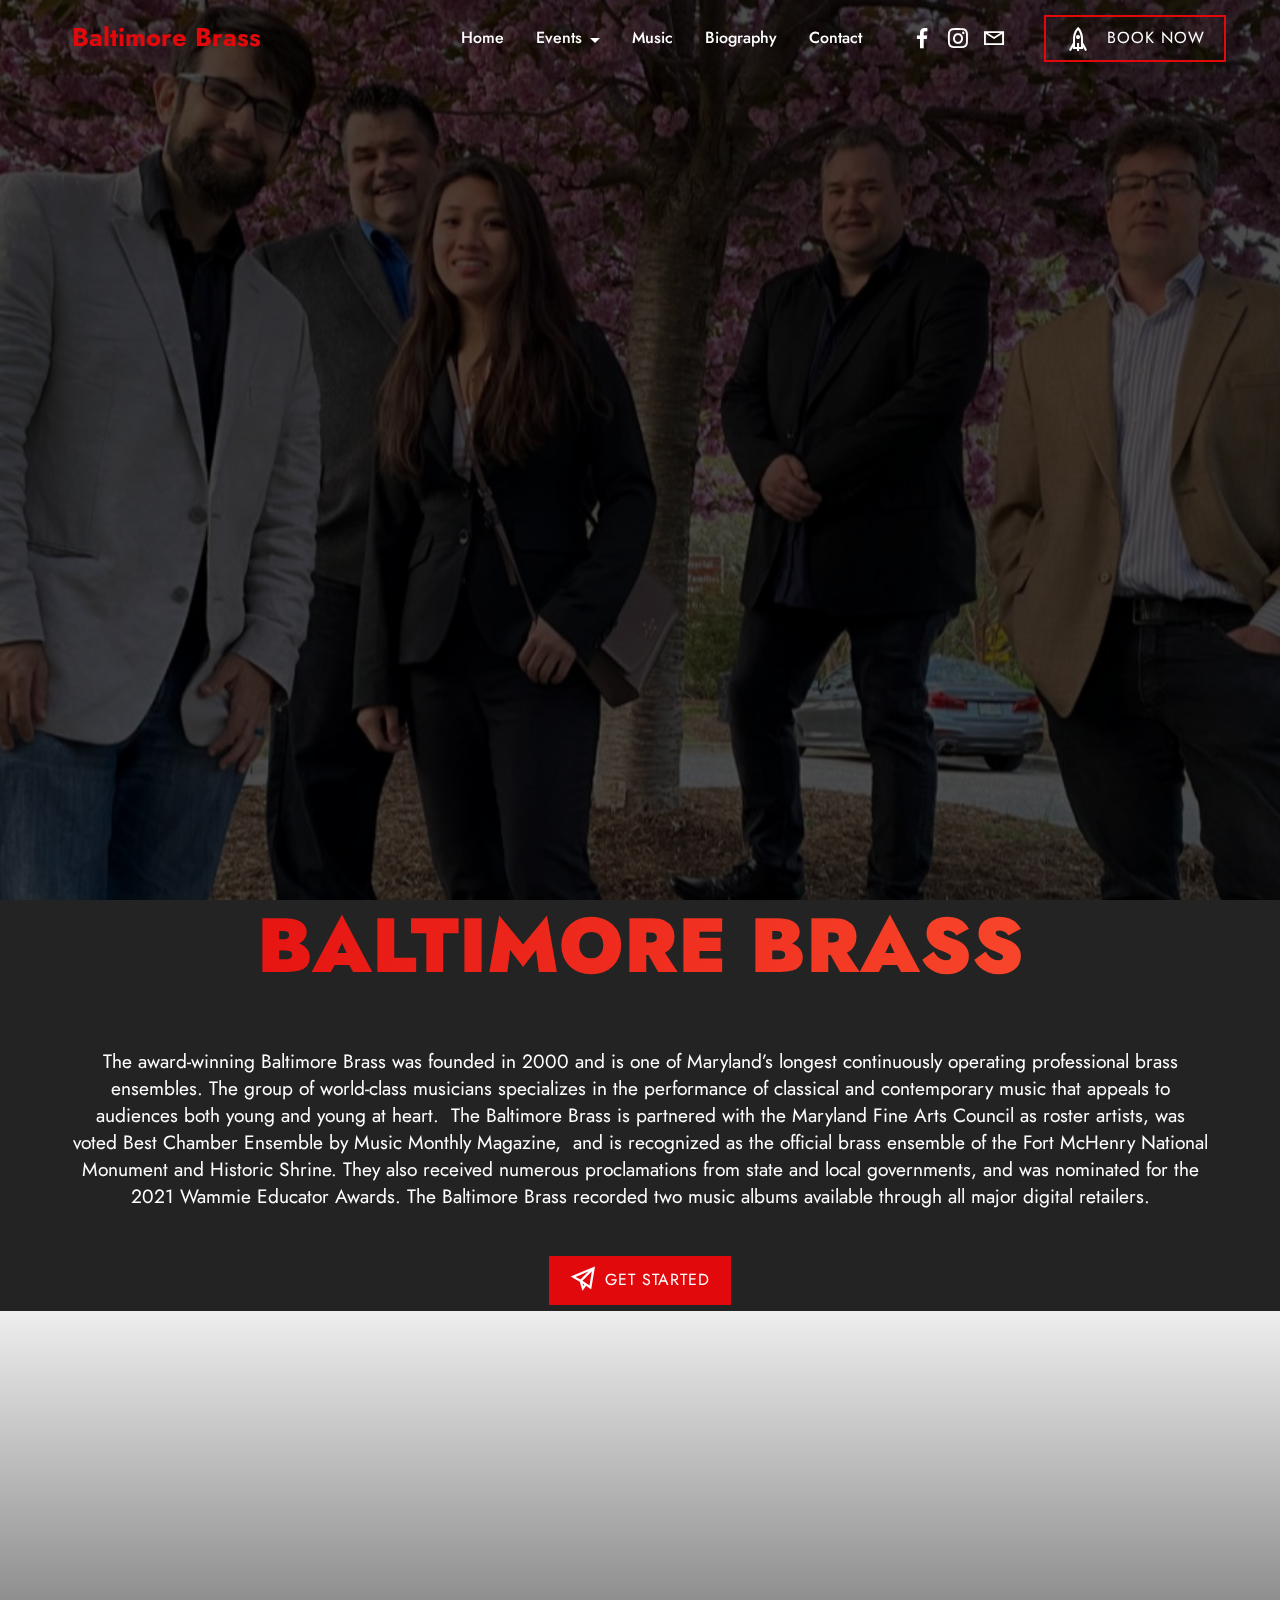
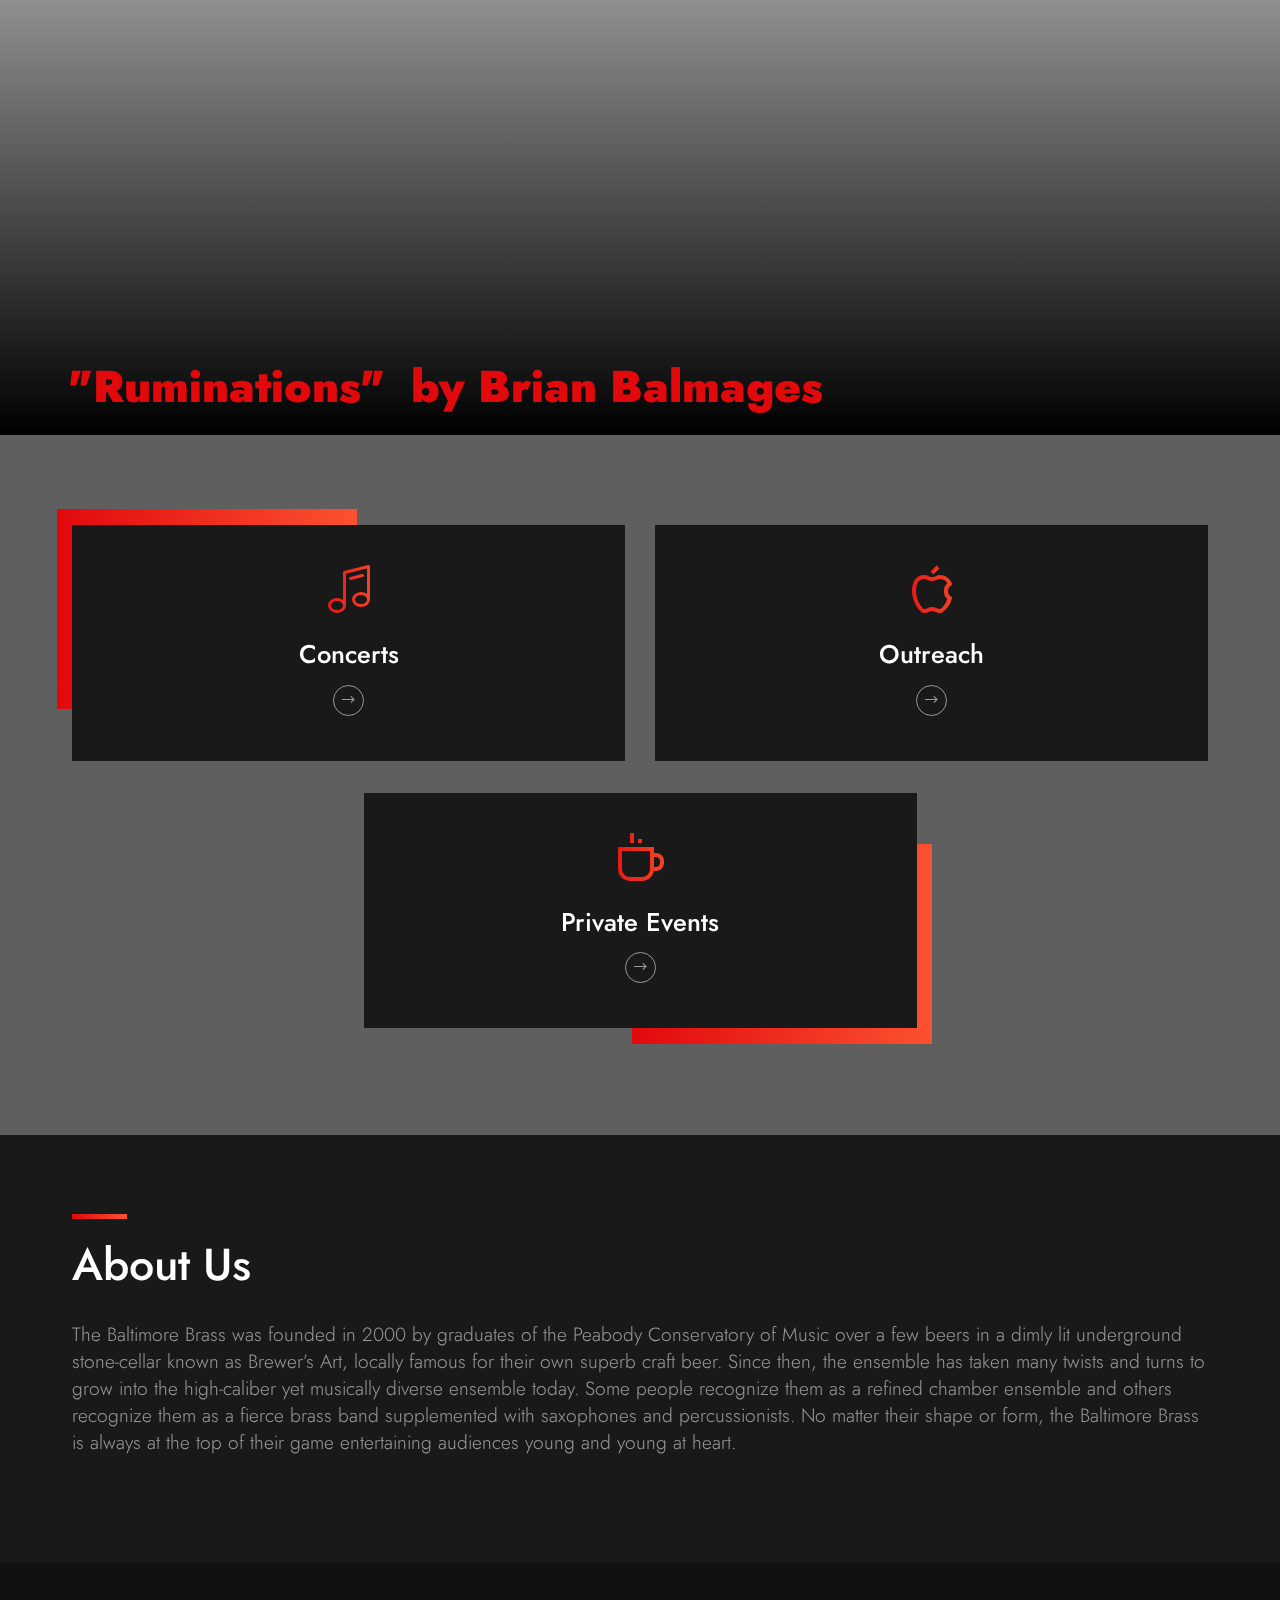
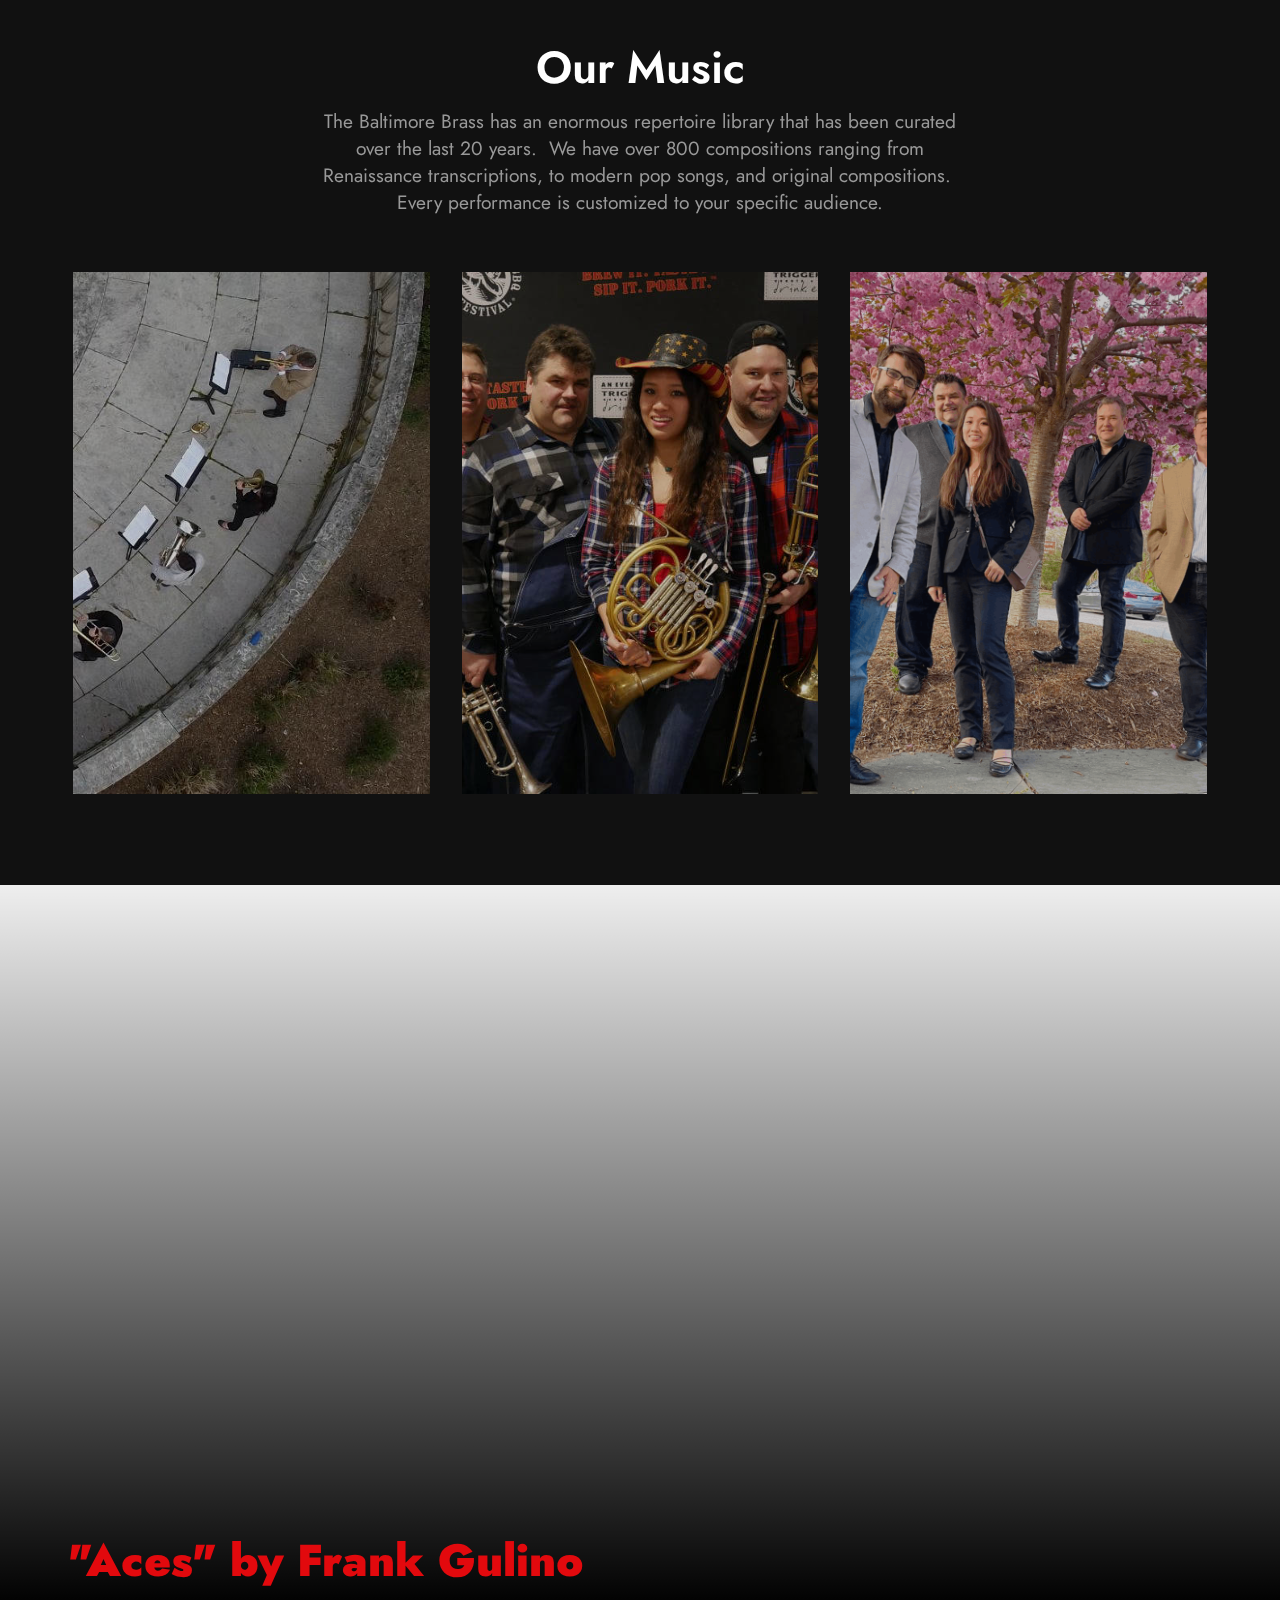
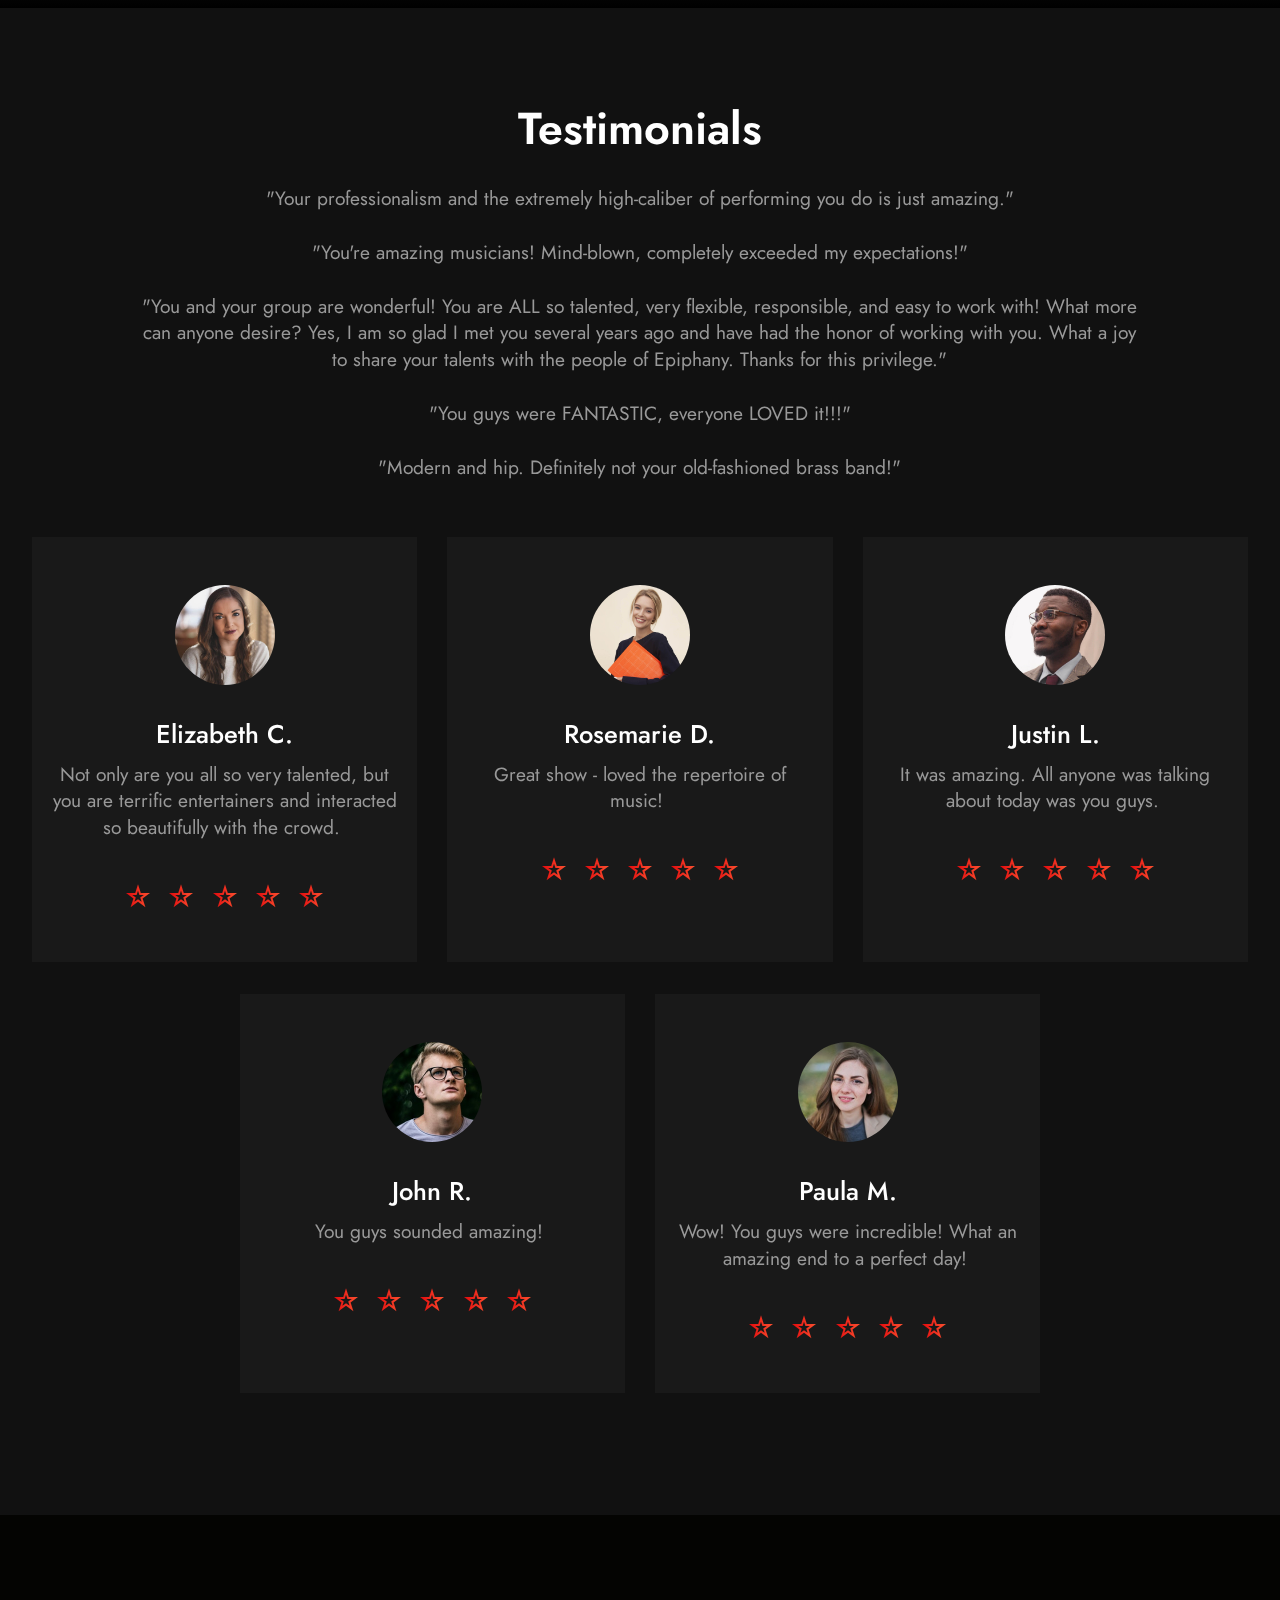
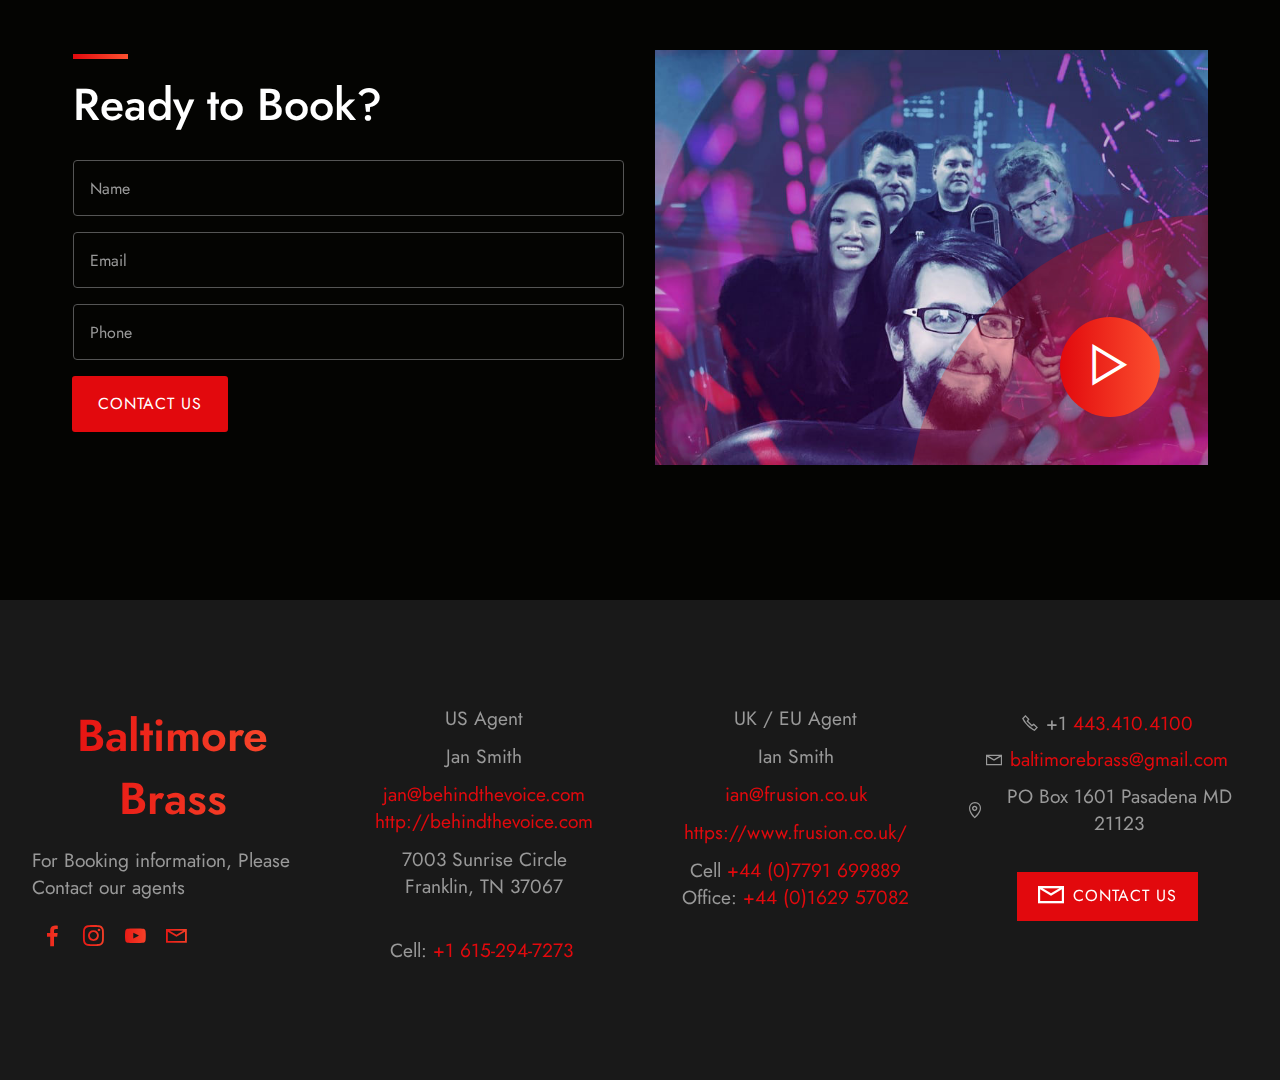
==== commit 39cc22ac: "create github pages" ====
--- a/index.html
+++ b/index.html
@@ -44,7 +44,7 @@
         <div class="container">
             <div class="navbar-brand">
                 
-                <span class="navbar-caption-wrap"><a class="navbar-caption text-primary display-5" href="index.html#top">Baltimore Brass</a></span>
+                <span class="navbar-caption-wrap"><a class="navbar-caption text-primary display-5" href="mailto:baltimorebrass@gmail.com">Baltimore Brass</a></span>
             </div>
             <button class="navbar-toggler" type="button" data-toggle="collapse" data-target="#navbarSupportedContent" aria-controls="navbarNavAltMarkup" aria-expanded="false" aria-label="Toggle navigation">
                 <div class="hamburger">
@@ -111,8 +111,7 @@
                 
                 <h1 class="mbr-section-title mbr-white pb-5 mbr-fonts-style display-1"><strong>BALTIMORE BRASS</strong></h1>
                 <p class="mbr-text pb-4 mbr-white mbr-regular mbr-fonts-style display-7">The award-winning Baltimore Brass was founded in 2000 and is one of Maryland’s longest continuously operating professional brass ensembles. The group of world-class musicians specializes in the performance of classical and contemporary music that appeals to audiences both young and young at heart.&nbsp;&nbsp;The Baltimore Brass is partnered with the Maryland Fine Arts Council as roster artists, was voted Best Chamber Ensemble by Music Monthly Magazine,&nbsp; and is recognized as the official brass ensemble of the Fort McHenry National Monument and Historic Shrine. They also received numerous proclamations from state and local governments, and was nominated for the 2021 Wammie Educator Awards. The Baltimore Brass recorded two music albums available through all major digital retailers.<br></p>
-                <div class="mbr-section-btn"><a class="btn btn-sm btn-primary display-4" href="https://mobiri.se"><span class="mobi-mbri mobi-mbri-paper-plane mbr-iconfont mbr-iconfont-btn"></span>GET STARTED</a>
-                </div>
+                <div class="mbr-section-btn"><a class="btn btn-sm btn-primary display-4" href="mailto:baltimorebrass@gmail.com"><span class="mobi-mbri mobi-mbri-paper-plane mbr-iconfont mbr-iconfont-btn"></span>GET STARTED</a></div>
             </div>
         </div>
     </div>
@@ -142,7 +141,7 @@
             <div class="card first col-12 col-md-6">
                 <div class="card-wrapper align-center">
                     <div class="img-wrapper">
-                        <span class="mbr-iconfont mbrib-music"></span>
+                        <a href="page1.html#header1-e"><span class="mbr-iconfont mbrib-music"></span></a>
                     </div>
                     <div class="card-box align-center">
 
@@ -158,11 +157,11 @@
             <div class="card col-12 col-md-6">
                 <div class="card-wrapper align-center">
                     <div class="img-wrapper">
-                        <span class="mbr-iconfont mobi-mbri-apple mobi-mbri"></span>
+                        <a href="page1.html#header3-g"><span class="mbr-iconfont mobi-mbri-apple mobi-mbri"></span></a>
                     </div>
                     <div class="card-box align-center">
 
-                        <h4 class="mbr-section-title pb-2 mbr-semibold mbr-fonts-style display-5">Children's Outreach</h4>
+                        <h4 class="mbr-section-title pb-2 mbr-semibold mbr-fonts-style display-5">Outreach</h4>
                         
 
                         <div class="link-wrapper">
@@ -177,7 +176,7 @@
             <div class="card last col-12 col-md-6">
                 <div class="card-wrapper align-center">
                     <div class="img-wrapper">
-                        <span class="mbr-iconfont mbri-cash"></span>
+                        <a href="page1.html#header01-i"><span class="mbr-iconfont mobi-mbri-hot-cup mobi-mbri"></span></a>
                     </div>
                     <div class="card-box align-center">
 
@@ -458,7 +457,7 @@
                 </div>
                 <div class="mbr-form" data-form-type="formoid">
                     <!--Formbuilder Form-->
-                    <form action="https://mobirise.eu/" method="POST" class="mbr-form form-with-styler" data-form-title="Form Name"><input type="hidden" name="email" data-form-email="true" value="5V8ojLJnYSmvWFXTuopTVtuDFxCpWqks5YuOag7wIV3EMSP6nIfK40pmv4tLyLT4k6uXtm785EgifypnWXeCvriAXCd27wlPwsS7B62zNAPRZQvYVrdF6OBV9++UfIld.MxbrWvY8g1hREYLPf07sOsy4ZMsQw3V8U17Sv6ky6oMsMvkZmYnIWkgUVtHQK4Xu5EXR9VzqPuqUvmbtcwHvytL7ZuKz9q+QkhBY5PWKDfX0+aUxrZ7n7pf7tDf5CsGM">
+                    <form action="https://mobirise.eu/" method="POST" class="mbr-form form-with-styler" data-form-title="Form Name"><input type="hidden" name="email" data-form-email="true" value="qsfZY2zqKCMlTdSxbOJ/3n5j7faSqegl8O0BgzF6vIFZ36cwcD9hj/rkA1ulgcqbX1DZwCcLAxcX+5V6Jei6rb401y5KptwRCOe84/2lE2PVe1wpL39jHanowGMxJgB4.3+CjyXu7l6AGs2XkyhmSY8MJPO7ikgj1t1fh372B+vgt0gvIHo5fvc7pgK/q5i+TLtrTL+5XTev7H2CCcDoGgwfMJdwj4BvFq/2XRy+9x6H7+hEuEJg95U/37WoqDKLs">
                         <div class="form-row">
                             <div hidden="hidden" data-form-alert="" class="alert alert-success col-12">Thanks for filling
                                 out the form!</div>
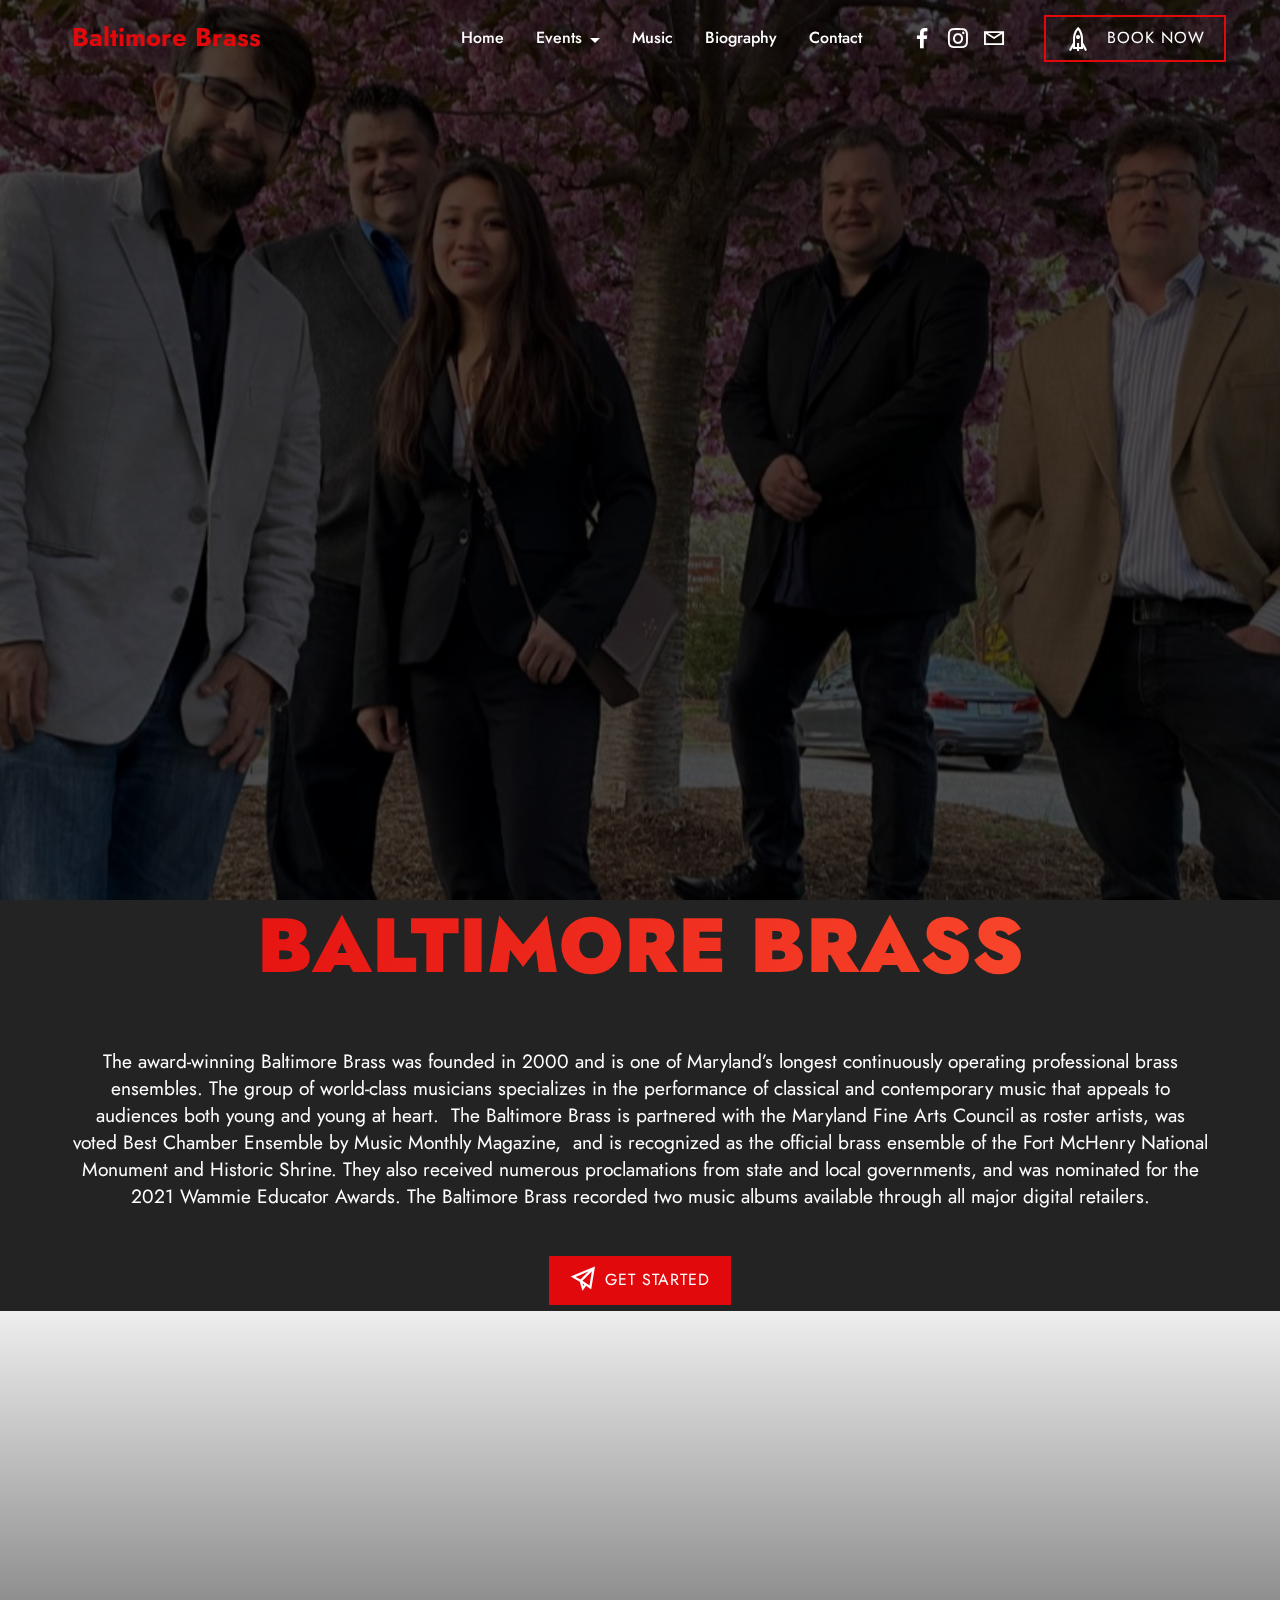
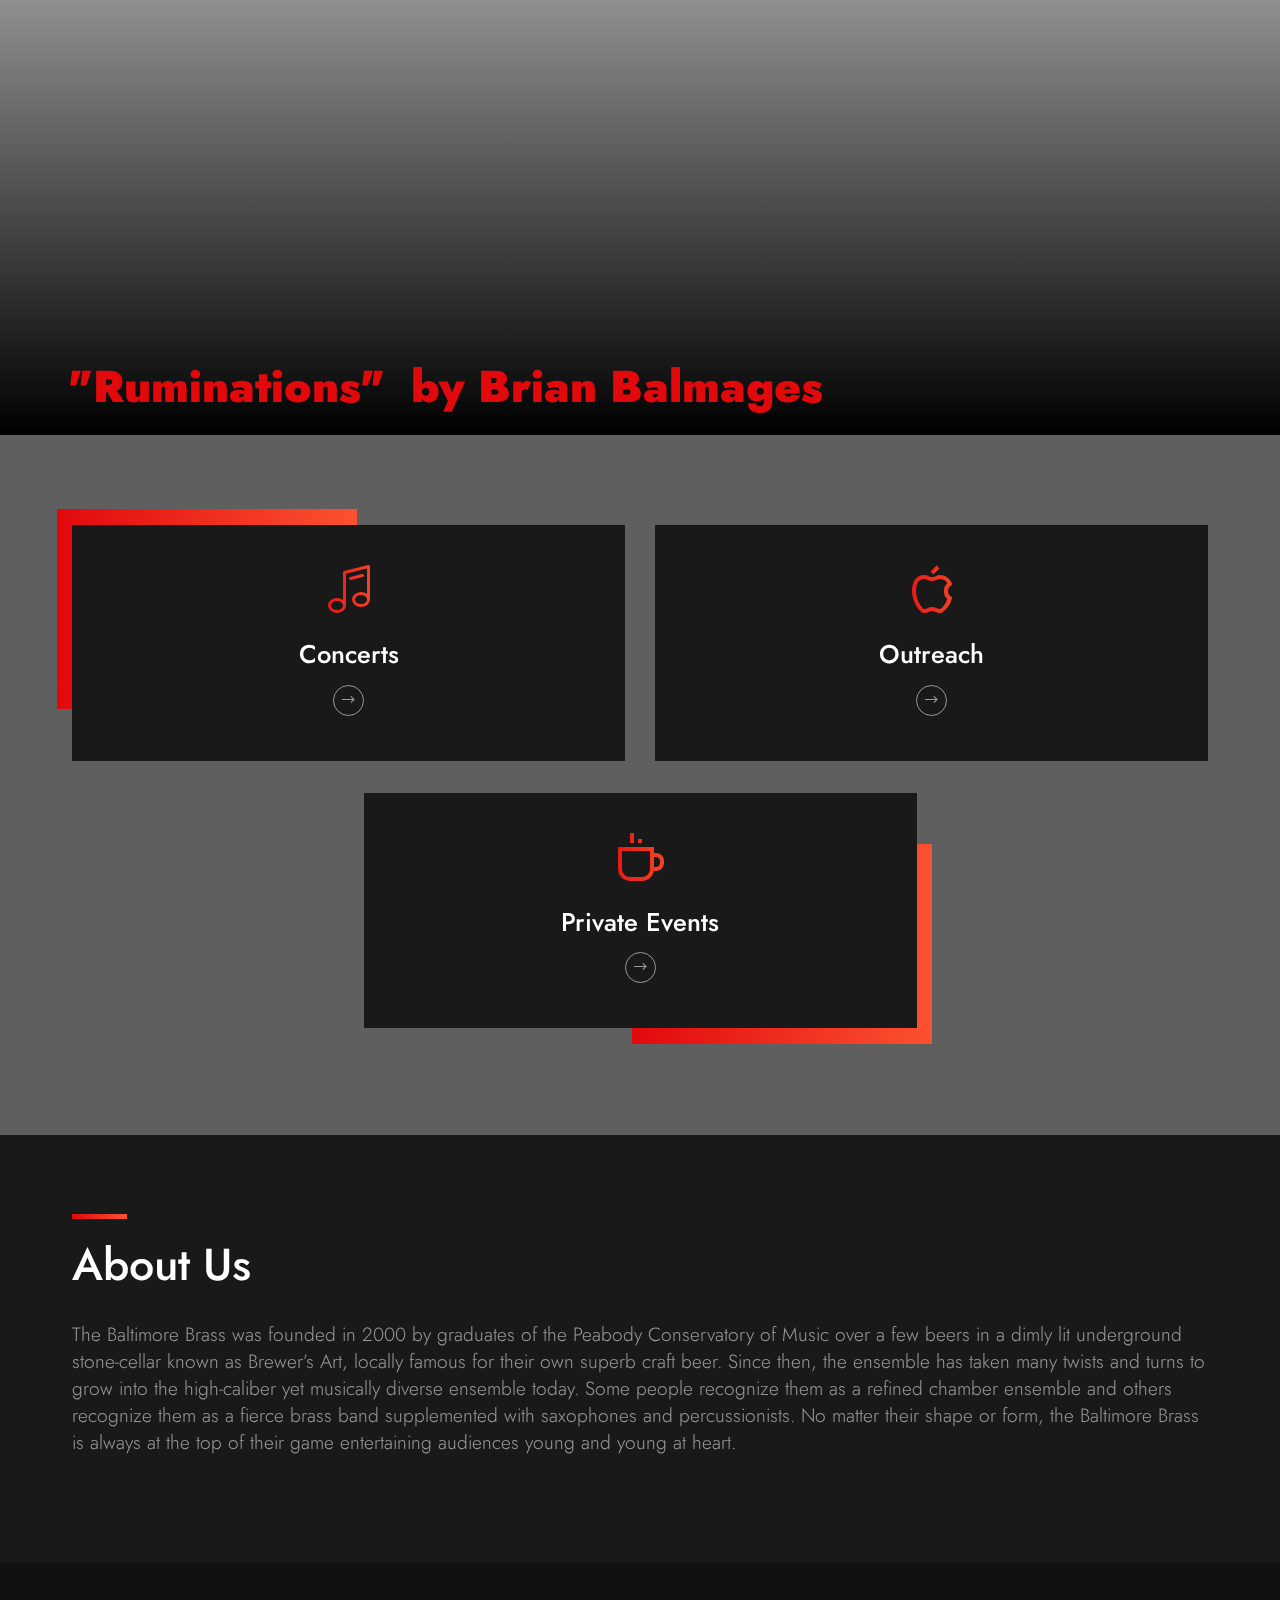
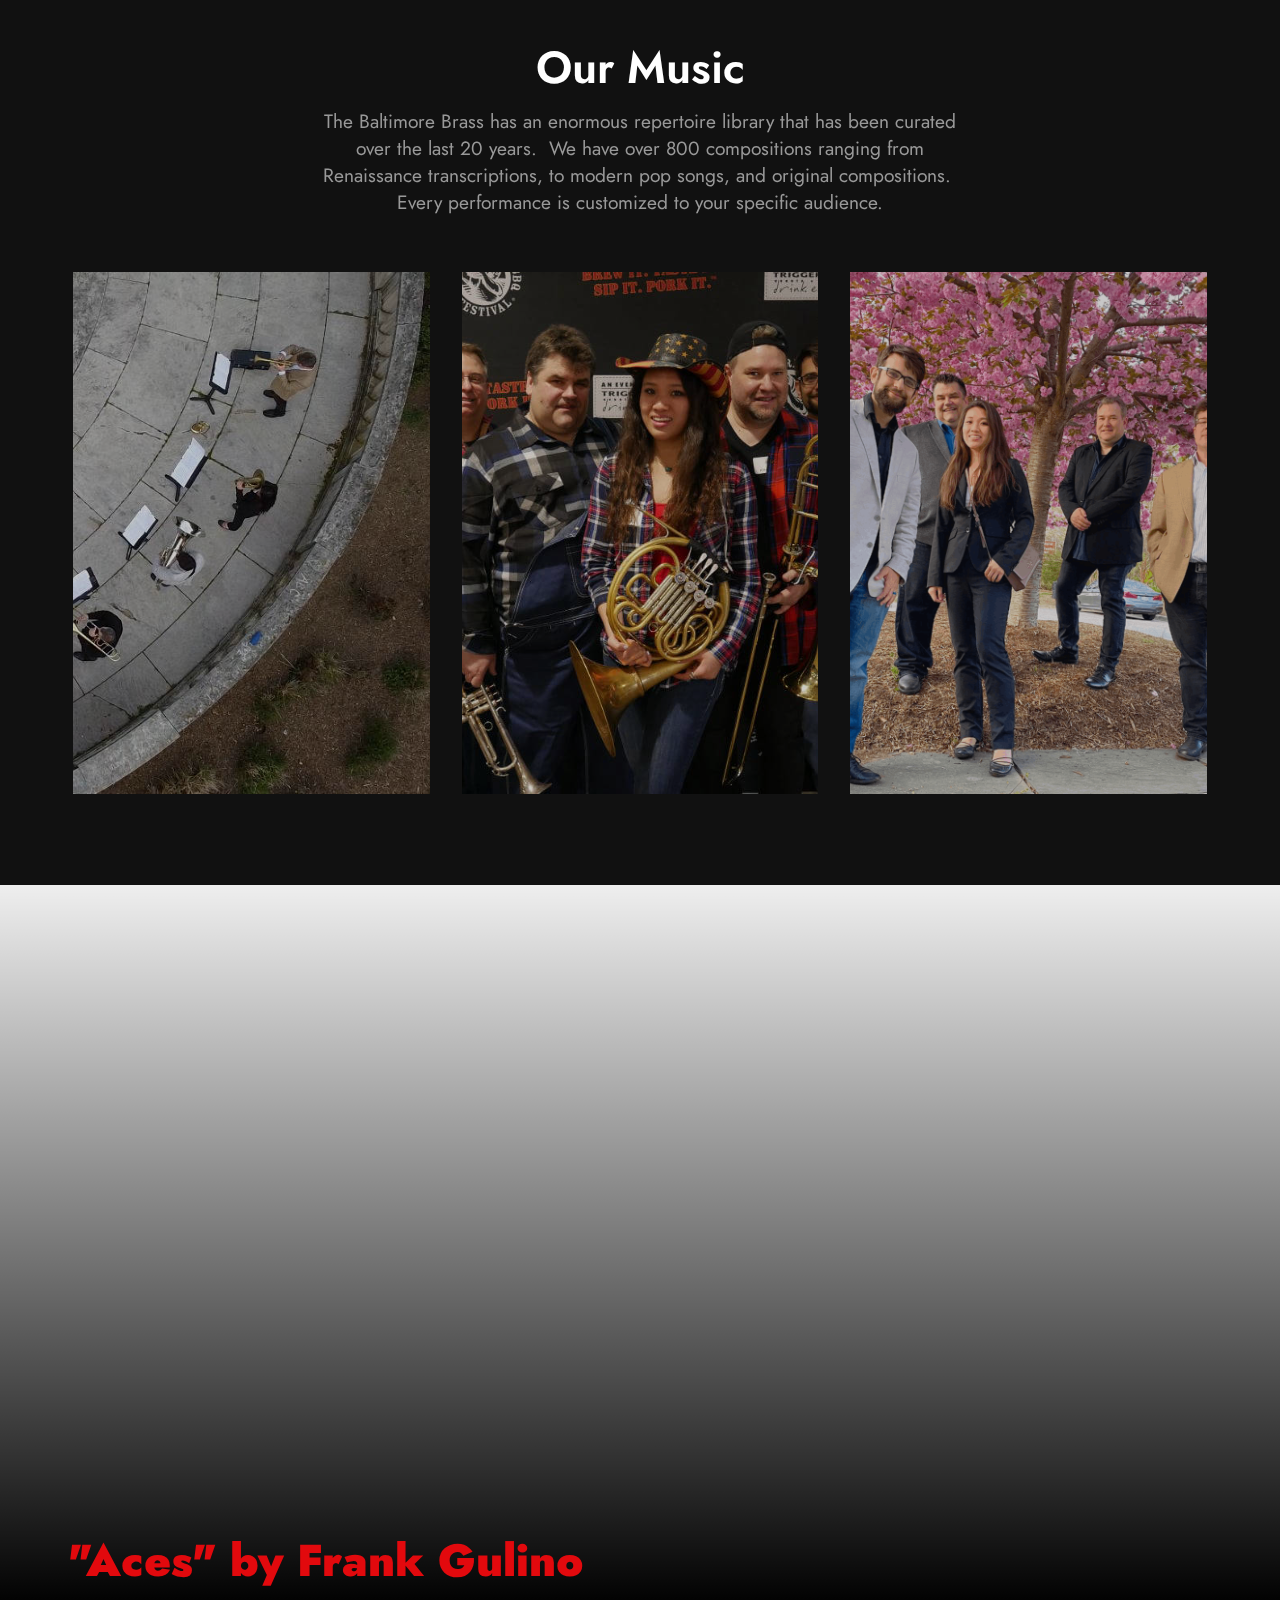
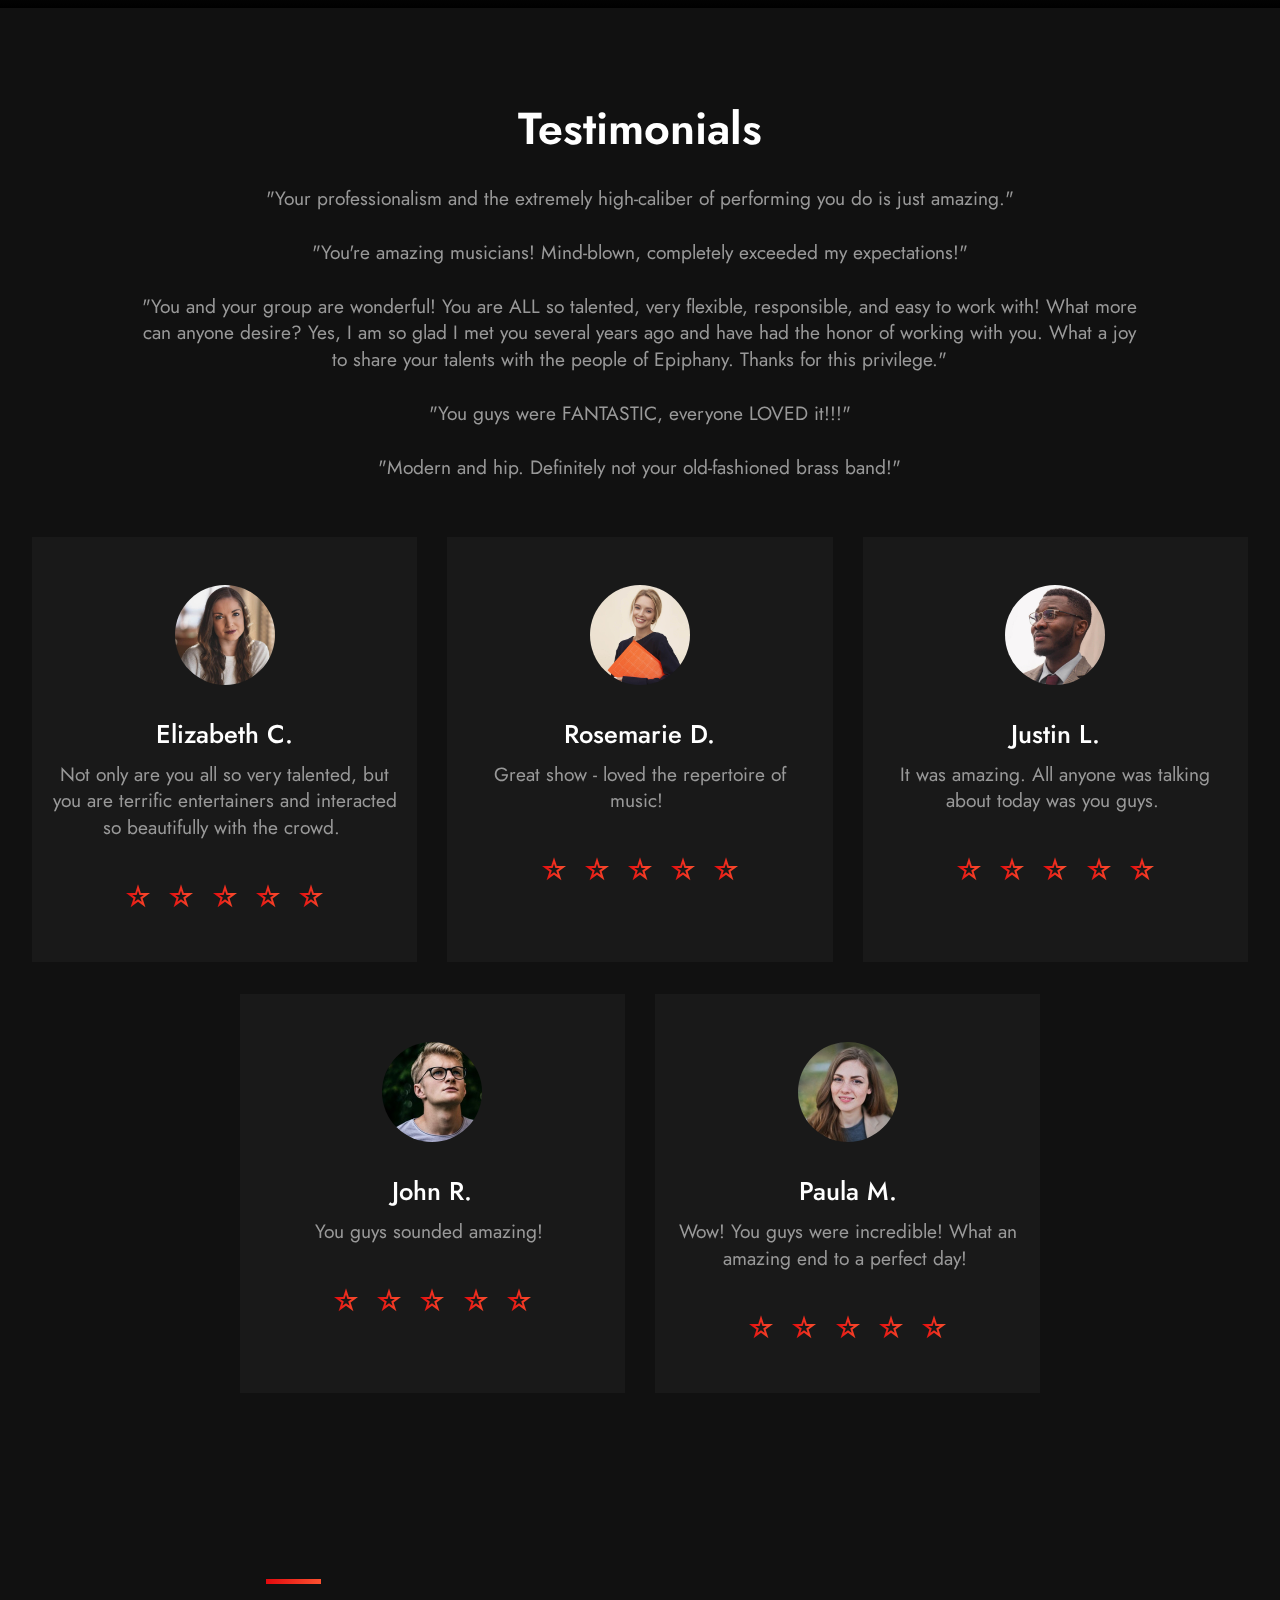
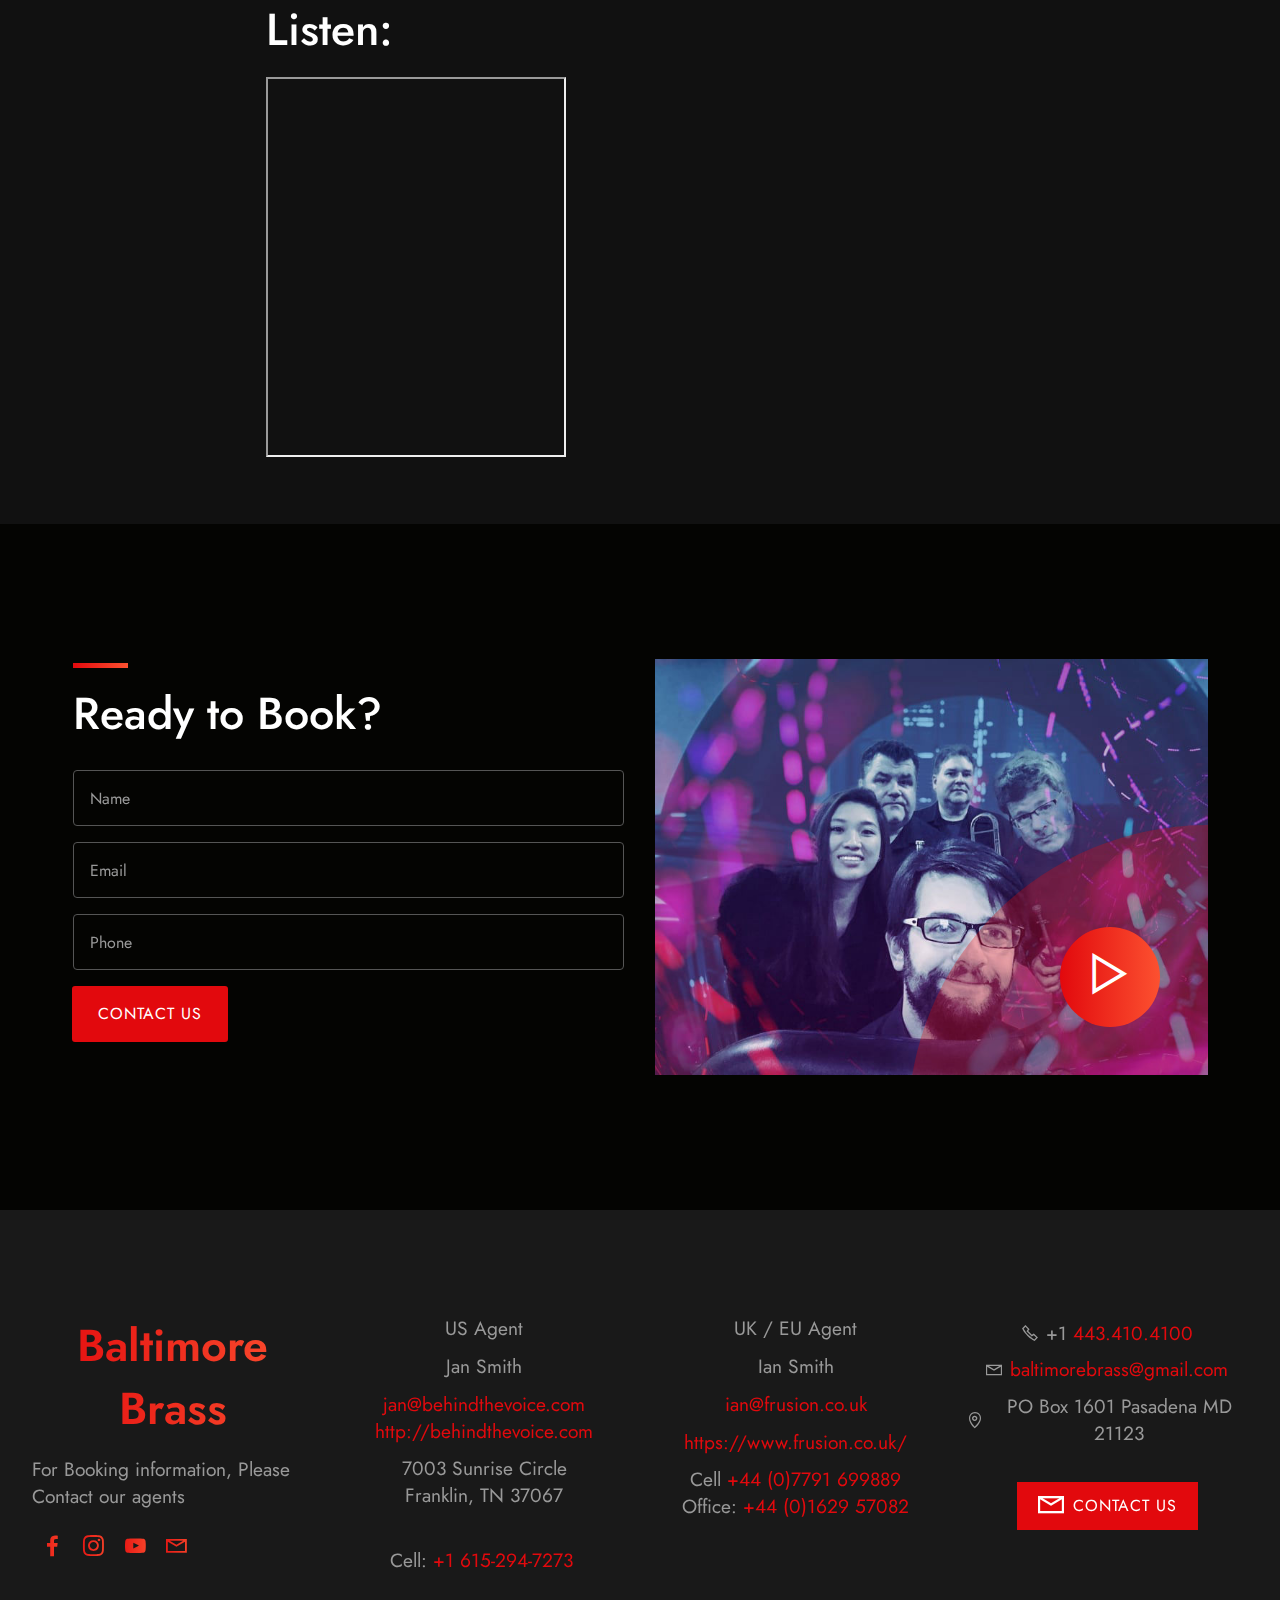
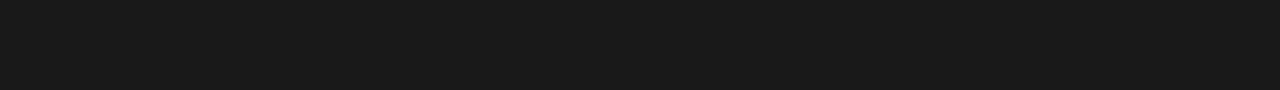
==== commit 1d8aa366: "create github pages" ====
--- a/index.html
+++ b/index.html
@@ -1,10 +1,10 @@
 <!DOCTYPE html>
 <html  >
 <head>
-  <!-- Site made with Mobirise Website Builder v5.4.1, https://mobirise.com -->
+  
   <meta charset="UTF-8">
   <meta http-equiv="X-UA-Compatible" content="IE=edge">
-  <meta name="generator" content="Mobirise v5.4.1, mobirise.com">
+  
   <meta name="twitter:card" content="summary_large_image"/>
   <meta name="twitter:image:src" content="assets/images/index-meta.jpeg">
   <meta property="og:image" content="assets/images/index-meta.jpeg">
@@ -59,7 +59,7 @@
                         <a class="nav-link link text-white text-primary display-4" href="index.html#top">
                             Home</a>
                     </li>
-                    <li class="nav-item dropdown"><a class="nav-link link dropdown-toggle text-white display-4" href="https://mobiri.se" aria-expanded="false" data-toggle="dropdown-submenu">Events</a>
+                    <li class="nav-item dropdown"><a class="nav-link link dropdown-toggle text-white display-4" href="#" aria-expanded="false" data-toggle="dropdown-submenu">Events</a>
                         <div class="dropdown-menu"><a class="dropdown-item text-white text-primary display-4" href="page1.html#header1-e" aria-expanded="false">Concerts</a><a class="dropdown-item text-white text-primary display-4" href="page1.html#header3-g" aria-expanded="false">Children's Outreach</a><a class="dropdown-item text-white text-primary display-4" href="page1.html#header01-i" aria-expanded="false">Private Events</a></div>
                     </li>
                     <li class="nav-item"><a class="nav-link link text-white text-primary display-4" href="index.html#features5-2">Music</a>
@@ -290,7 +290,7 @@
             <div class="card col-12 col-md-6 col-lg-4">
                 <div class="card-wrapper align-center">
                     <div class="img-wrapper">
-                        <img src="assets/images/face1.jpg" alt="Mobirise">
+                        <img src="assets/images/face1.jpg" alt="">
                     </div>
                     <div class="card-box ">
                         <h3 class="mbr-subtitle mbr-semibold mbr-fonts-style display-5">Elizabeth C.</h3>
@@ -318,7 +318,7 @@
             <div class="card col-12 col-md-6 col-lg-4">
                 <div class="card-wrapper align-center">
                     <div class="img-wrapper">
-                        <img src="assets/images/face2.jpg" alt="Mobirise">
+                        <img src="assets/images/face2.jpg" alt="">
                     </div>
                     <div class="card-box ">
                         <h3 class="mbr-subtitle mbr-semibold mbr-fonts-style display-5">Rosemarie D.</h3>
@@ -347,7 +347,7 @@
             <div class="card col-12 col-md-6 col-lg-4">
                 <div class="card-wrapper align-center">
                     <div class="img-wrapper">
-                        <img src="assets/images/face3.jpg" alt="Mobirise">
+                        <img src="assets/images/face3.jpg" alt="">
                     </div>
                     <div class="card-box ">
                         <h3 class="mbr-subtitle mbr-semibold mbr-fonts-style display-5">Justin L.</h3>
@@ -376,7 +376,7 @@
             <div class="card col-12 col-md-6 col-lg-4">
                 <div class="card-wrapper align-center">
                     <div class="img-wrapper">
-                        <img src="assets/images/face4.jpg" alt="Mobirise">
+                        <img src="assets/images/face4.jpg" alt="">
                     </div>
                     <div class="card-box ">
                         <h3 class="mbr-subtitle mbr-semibold mbr-fonts-style display-5">John R.</h3>
@@ -404,7 +404,7 @@
             <div class="card col-12 col-md-6 col-lg-4">
                 <div class="card-wrapper align-center">
                     <div class="img-wrapper">
-                        <img src="assets/images/face5.jpg" alt="Mobirise">
+                        <img src="assets/images/face5.jpg" alt="">
                     </div>
                     <div class="card-box ">
                         <h3 class="mbr-subtitle mbr-semibold mbr-fonts-style display-5">Paula M.</h3>
@@ -433,6 +433,20 @@
         </div>
     </div>
 </section>
+
+<section class="contacts1 solutionm4_contacts1 cid-sS0E5bWBgj" id="contacts1-r">
+    
+    
+    <div class="container">
+        <div class="row justify-content-center">
+            <div class="col-lg-8 col-md-7 md-pb">
+                <div class="title-wrapper align-left">
+                    <div class="line"></div>
+                    <h3 class="mbr-section-title mbr-white mbr-semibold pb-2 mbr-fonts-style display-2">Listen:</h3>
+                  <iframe src="https://open.spotify.com/embed/artist/29q7yENV5kwn8ihWZyi6qE" width="300" height="380" frameborder="1" allowtransparency="true" allow="encrypted-media"></iframe>
+            </div>
+        </div>
+    </div></div></section>
 
 <section class="form2 solutionm4_form2 cid-sKpWyIF6GZ" id="form2-b">
     
@@ -446,7 +460,7 @@
                             <a href="https://www.youtube.com/watch?v=gaKmrELFNt0"><span class="mbr-iconfont mobi-mbri-play mobi-mbri"></span></a>
                         </div>
                     </div>
-                    <img src="assets/images/227084841-1010370509717817-4113858050683342204-n-768x577.jpg" alt="Mobirise">
+                    <img src="assets/images/227084841-1010370509717817-4113858050683342204-n-768x577.jpg" alt="">
                 </div>
             </div>
             <div class="col-lg-6 content col-md-12 md-pb">
@@ -457,7 +471,7 @@
                 </div>
                 <div class="mbr-form" data-form-type="formoid">
                     <!--Formbuilder Form-->
-                    <form action="https://mobirise.eu/" method="POST" class="mbr-form form-with-styler" data-form-title="Form Name"><input type="hidden" name="email" data-form-email="true" value="qsfZY2zqKCMlTdSxbOJ/3n5j7faSqegl8O0BgzF6vIFZ36cwcD9hj/rkA1ulgcqbX1DZwCcLAxcX+5V6Jei6rb401y5KptwRCOe84/2lE2PVe1wpL39jHanowGMxJgB4.3+CjyXu7l6AGs2XkyhmSY8MJPO7ikgj1t1fh372B+vgt0gvIHo5fvc7pgK/q5i+TLtrTL+5XTev7H2CCcDoGgwfMJdwj4BvFq/2XRy+9x6H7+hEuEJg95U/37WoqDKLs">
+                    <form action="https://mobirise.eu/" method="POST" class="mbr-form form-with-styler" data-form-title="Form Name"><input type="hidden" name="email" data-form-email="true" value="o5VdkvFRmAPkeZprE6MiU2J1+WeBDDby7ybx0qW3lomAQh+T5mYqPgSZ/YlzDCZw0AT2QCodUPOuiQ4np6nZ+C8SQpGXTxxN3a/ehVMsayMzpbbwldbdBkIKv6+w/UcT.DxX4YHcc85iydqCbB0bHM0MWjejZLt3eceTzumMkJAwsPfxB2fSsrdnUDgmvSNMwUB4V0E0S7TvyGkJIhix/M2dq3/pLOmP0X2LkjeUgahZQZLQsPnsvzCpA6b5Gt50f">
                         <div class="form-row">
                             <div hidden="hidden" data-form-alert="" class="alert alert-success col-12">Thanks for filling
                                 out the form!</div>
--- a/assets/theme/css/style.css
+++ b/assets/theme/css/style.css
@@ -1,11 +1,4 @@
-.engine {
-	position: absolute;
-	text-indent: -2400px;
-	text-align: center;
-	padding: 0;
-	top: 0;
-	left: -2400px;
-}section {
+section {
   background-color: #eeeeee; }
   .container {
     max-width: 1200px;
--- a/assets/mobirise/css/mbr-additional.css
+++ b/assets/mobirise/css/mbr-additional.css
@@ -1507,6 +1507,35 @@
     padding: 3rem 1rem;
   }
 }
+.cid-sS0E5bWBgj {
+  padding-top: 60px;
+  padding-bottom: 60px;
+  background-color: #111111;
+}
+.cid-sS0E5bWBgj .line {
+  width: 55px;
+  margin-bottom: 0.5rem;
+  height: 5px;
+  display: inline-block;
+  background: linear-gradient(to left, #fc5130, #e2090d);
+}
+.cid-sS0E5bWBgj .btn-col {
+  align-items: flex-end;
+  justify-content: flex-end;
+  display: flex;
+}
+@media (max-width: 767px) {
+  .cid-sS0E5bWBgj .btn-col {
+    justify-content: center;
+  }
+}
+.cid-sS0E5bWBgj .mbr-text,
+.cid-sS0E5bWBgj .mbr-section-btn {
+  color: #999999;
+}
+.cid-sS0E5bWBgj p {
+  margin: 0;
+}
 .cid-sKpWyIF6GZ {
   padding-top: 135px;
   padding-bottom: 135px;
--- a/assets/mobirise/css/mbr-additional.css
+++ b/assets/mobirise/css/mbr-additional.css
@@ -1507,6 +1507,35 @@
     padding: 3rem 1rem;
   }
 }
+.cid-sS0E5bWBgj {
+  padding-top: 60px;
+  padding-bottom: 60px;
+  background-color: #111111;
+}
+.cid-sS0E5bWBgj .line {
+  width: 55px;
+  margin-bottom: 0.5rem;
+  height: 5px;
+  display: inline-block;
+  background: linear-gradient(to left, #fc5130, #e2090d);
+}
+.cid-sS0E5bWBgj .btn-col {
+  align-items: flex-end;
+  justify-content: flex-end;
+  display: flex;
+}
+@media (max-width: 767px) {
+  .cid-sS0E5bWBgj .btn-col {
+    justify-content: center;
+  }
+}
+.cid-sS0E5bWBgj .mbr-text,
+.cid-sS0E5bWBgj .mbr-section-btn {
+  color: #999999;
+}
+.cid-sS0E5bWBgj p {
+  margin: 0;
+}
 .cid-sKpWyIF6GZ {
   padding-top: 135px;
   padding-bottom: 135px;
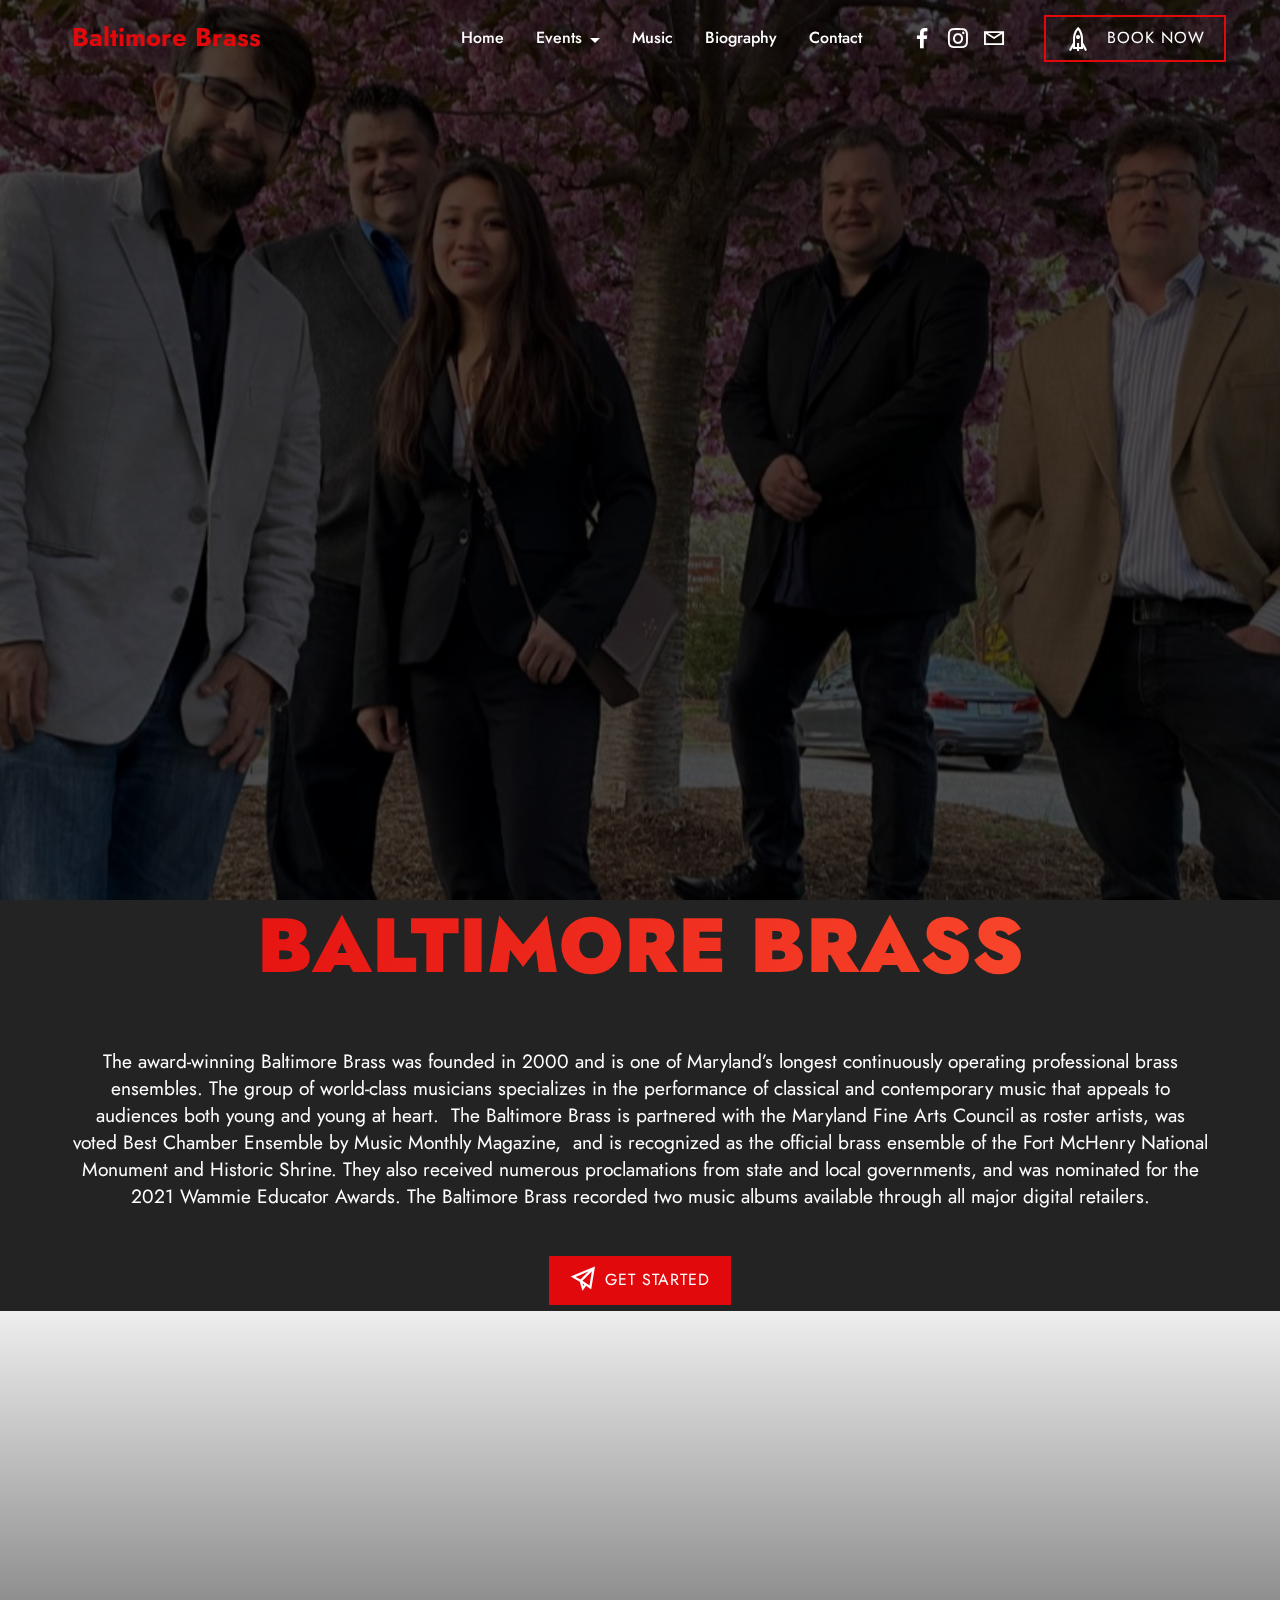
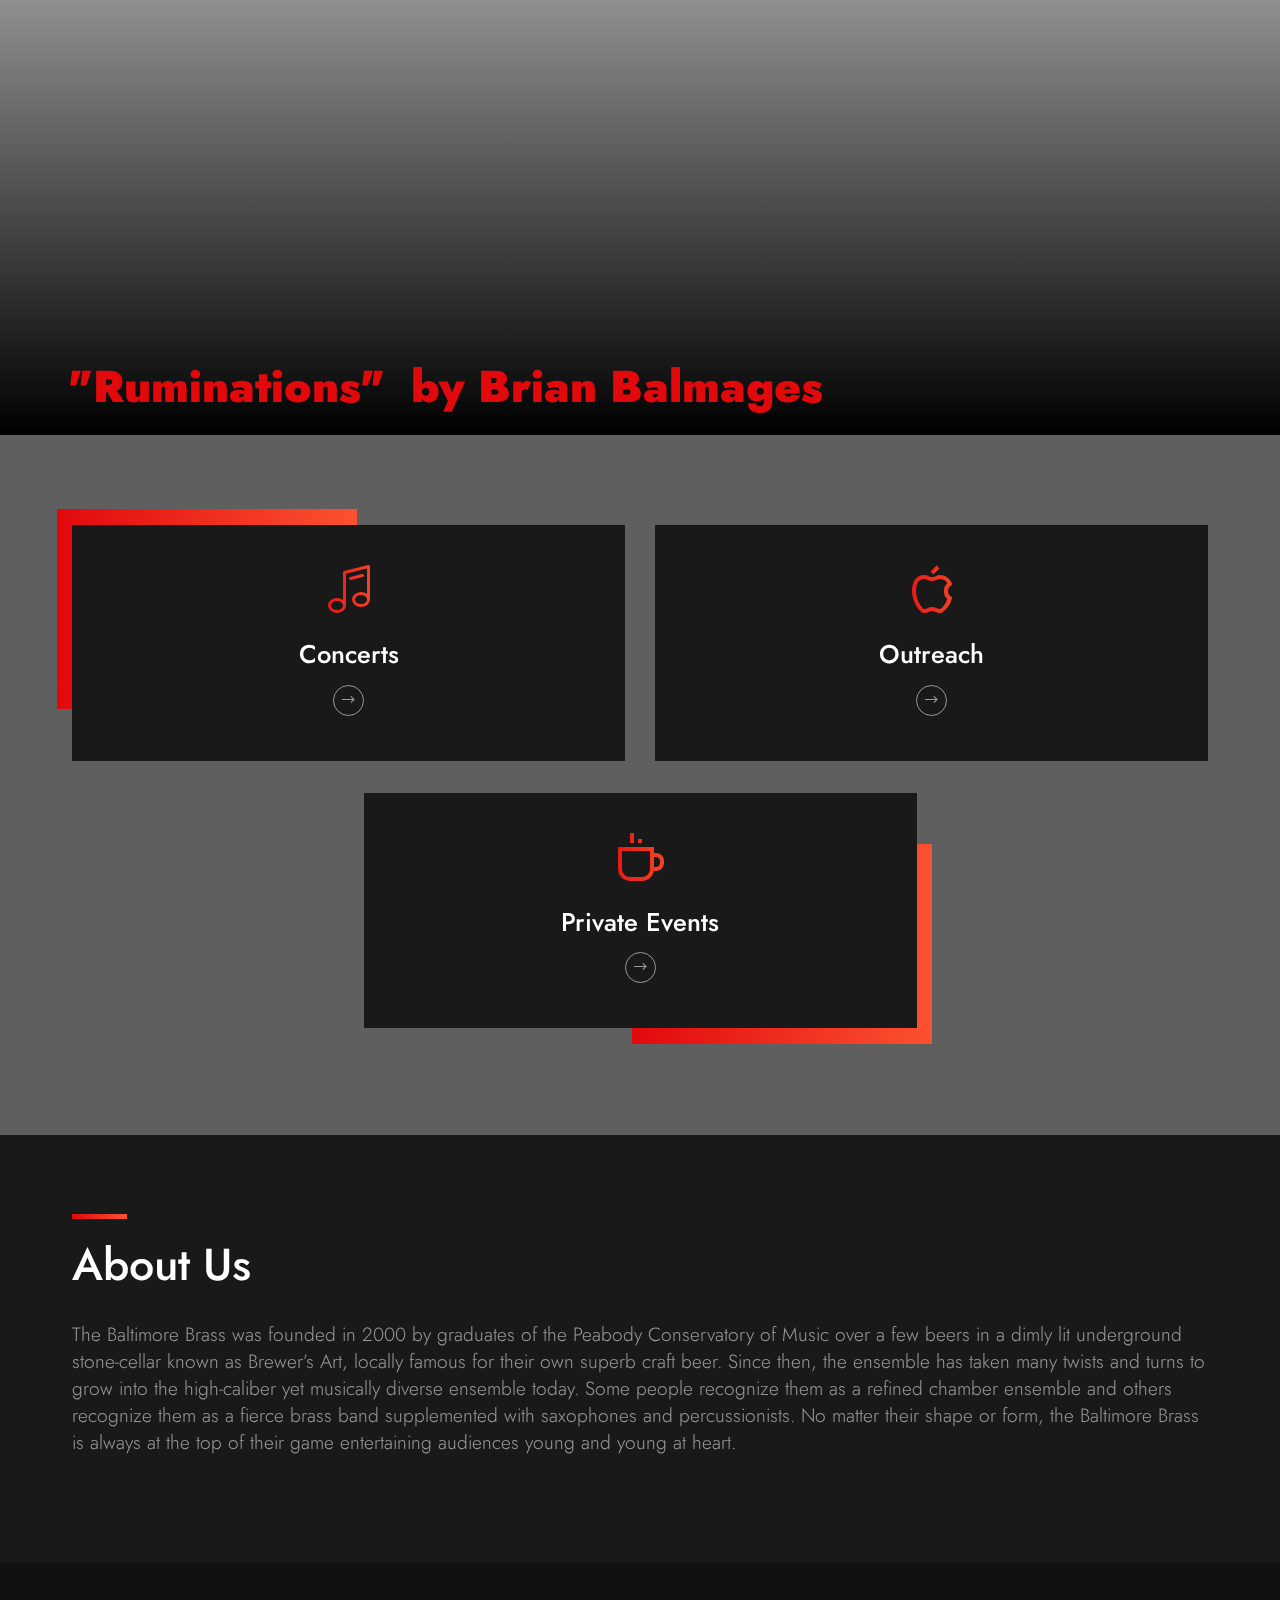
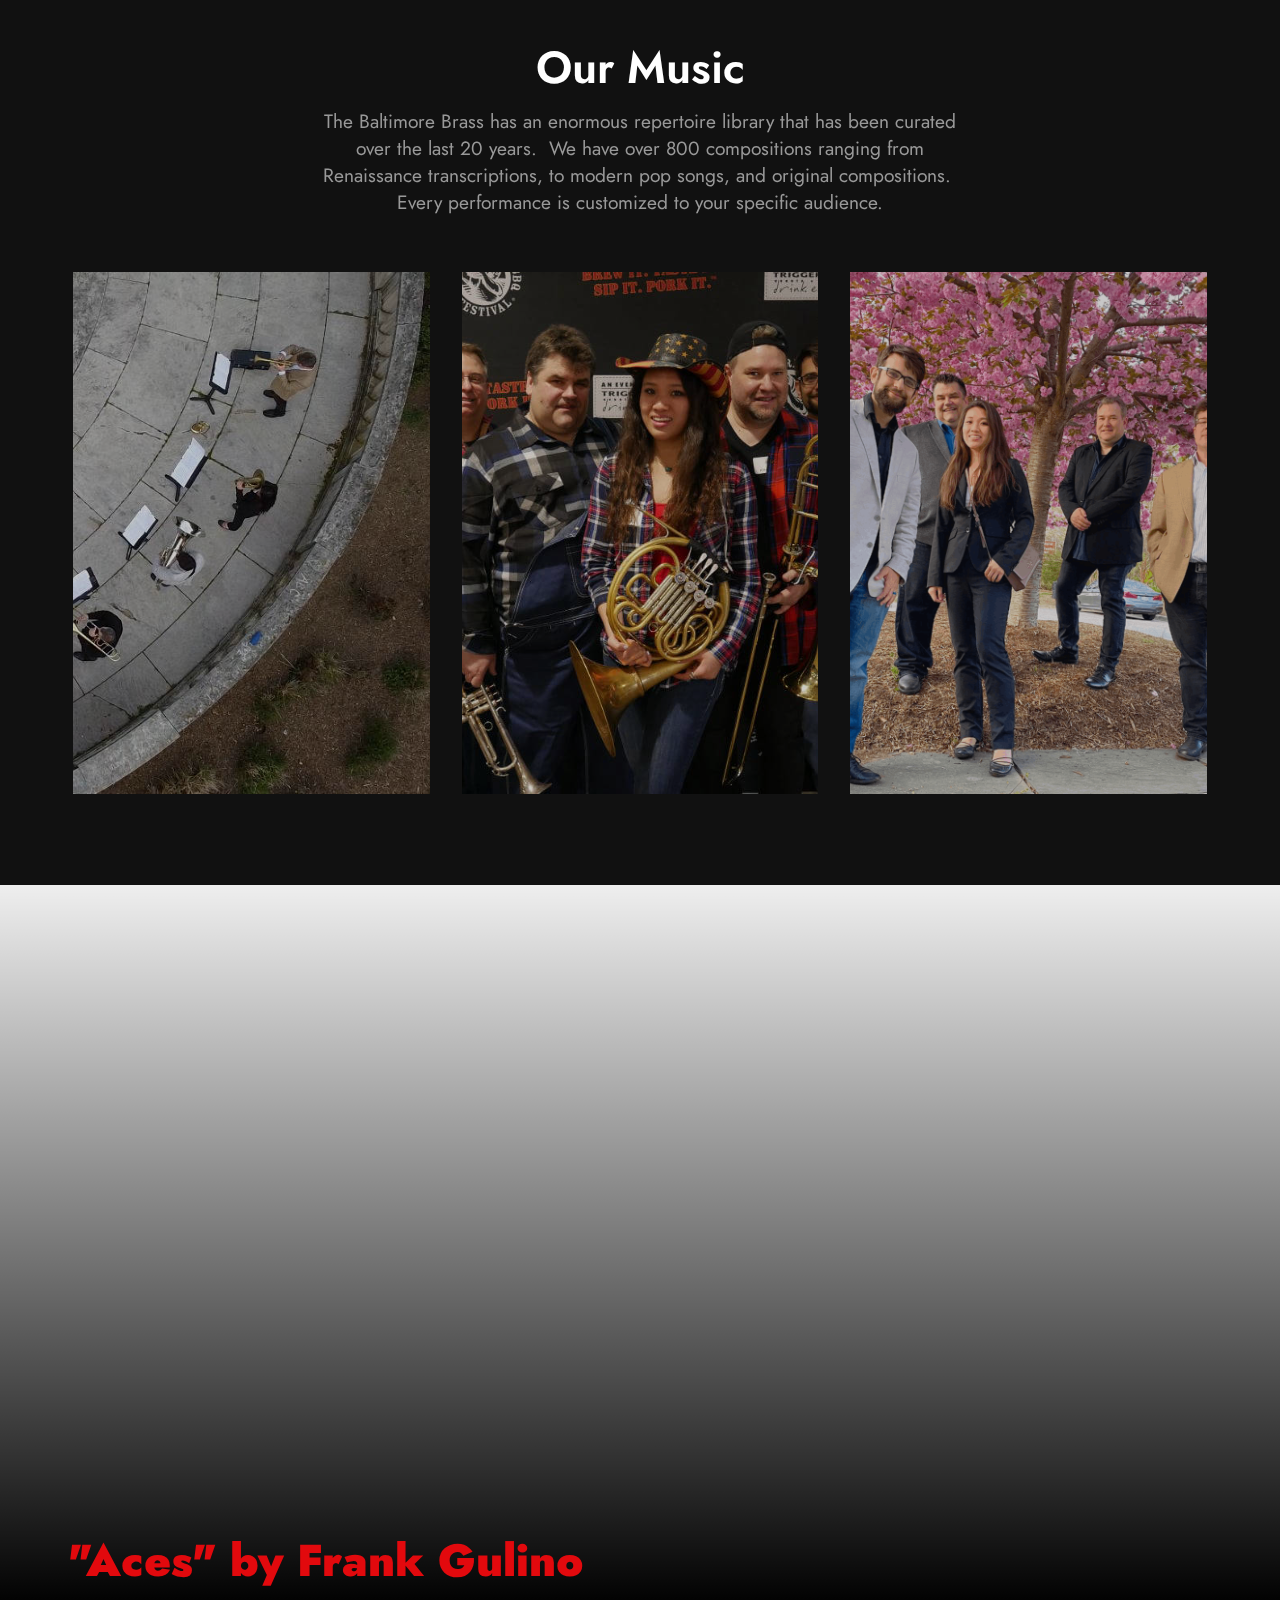
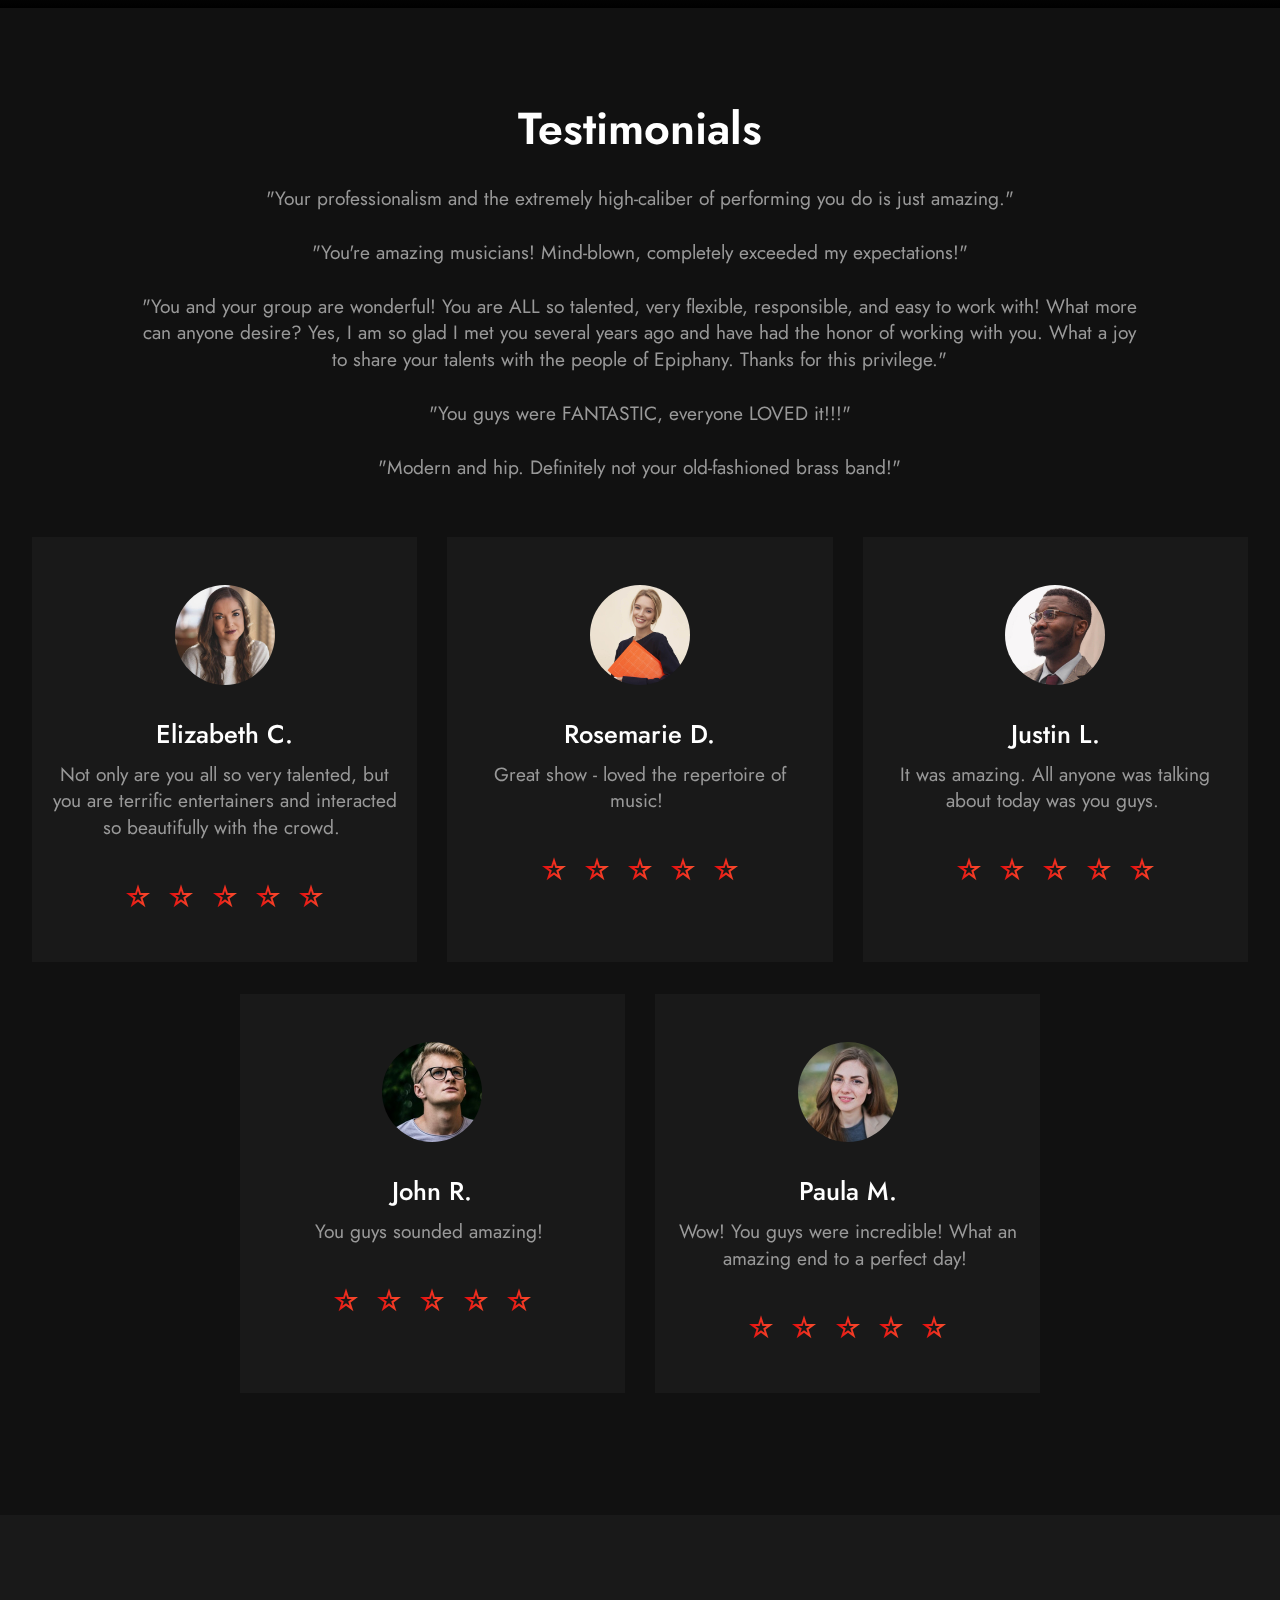
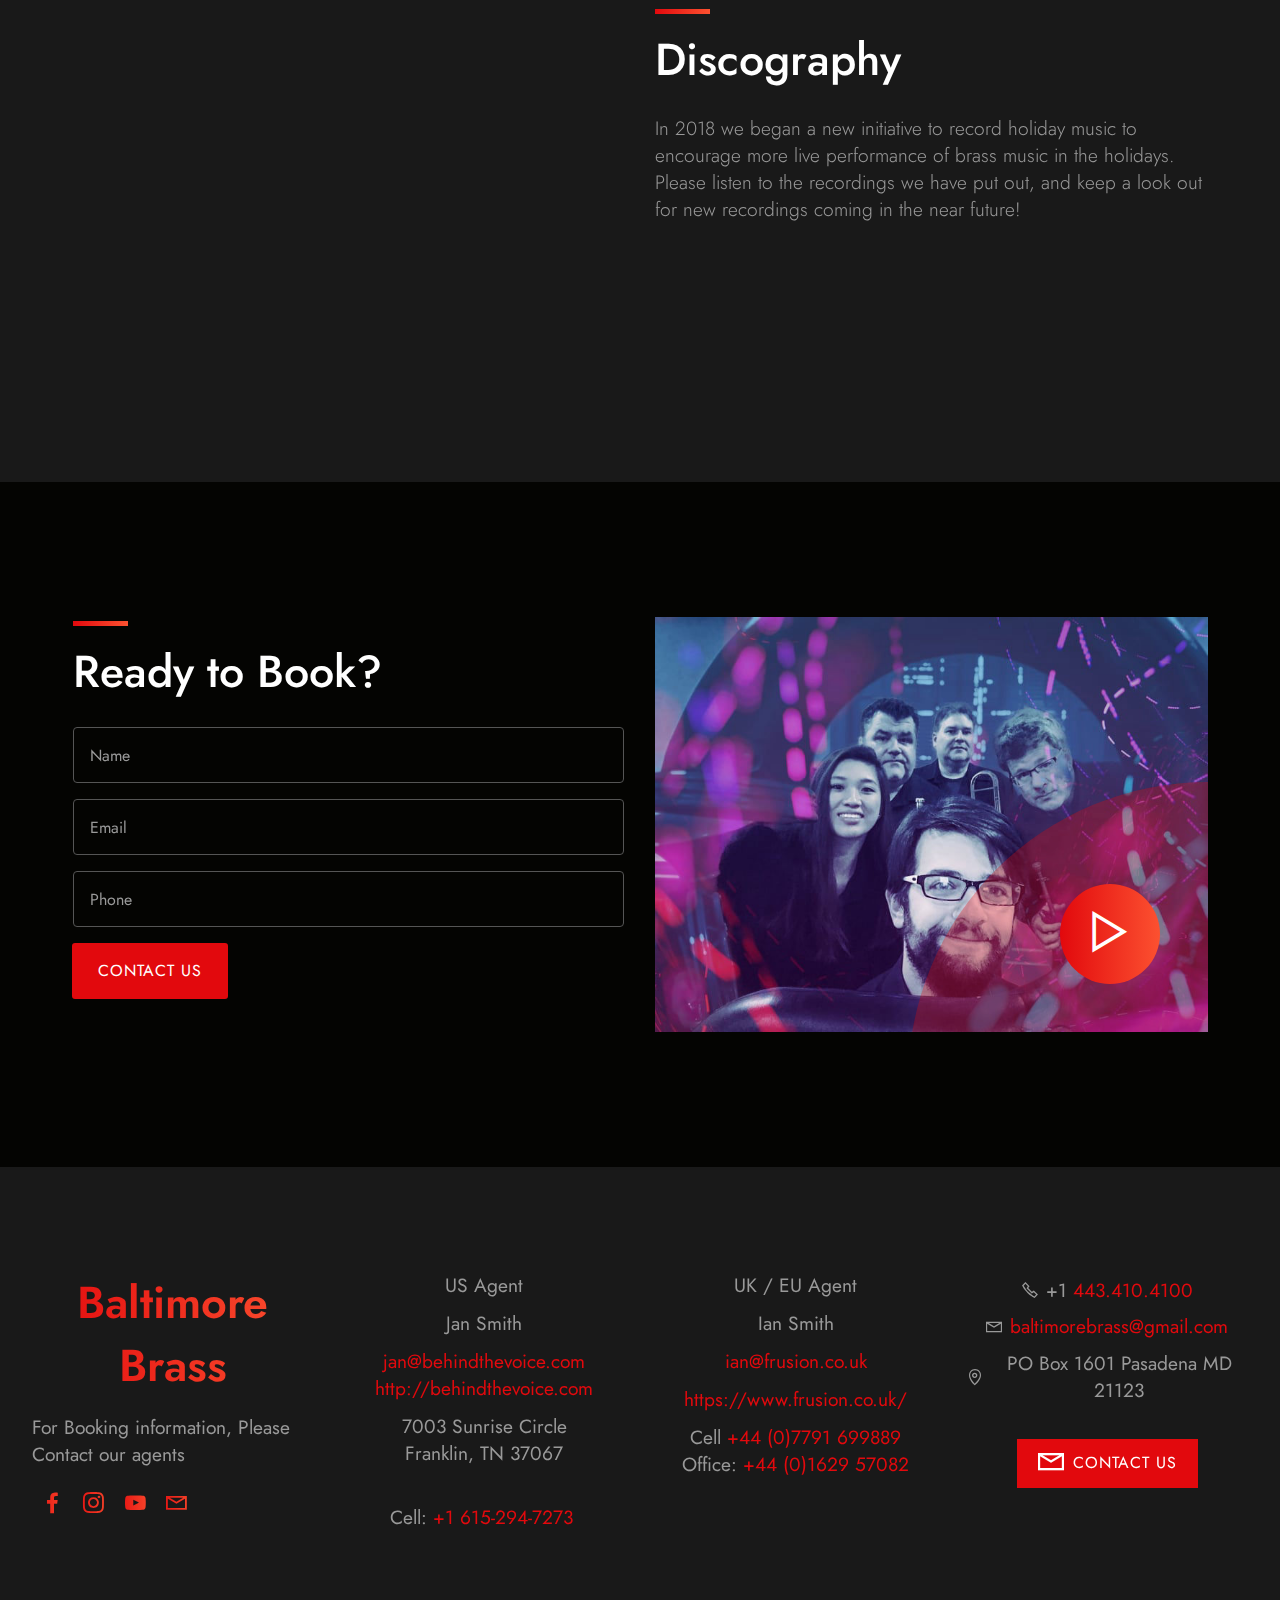
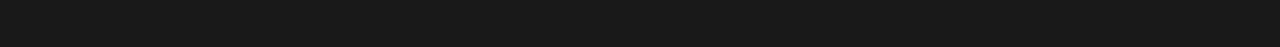
==== commit 567e6b41: "Add files via upload" ====
--- a/index.html
+++ b/index.html
@@ -434,19 +434,26 @@
     </div>
 </section>
 
-<section class="contacts1 solutionm4_contacts1 cid-sS0E5bWBgj" id="contacts1-r">
+<section class="content2 solutionm4_content2 cid-sS0HlNngzK" id="content2-u">
     
     
     <div class="container">
         <div class="row justify-content-center">
-            <div class="col-lg-8 col-md-7 md-pb">
+            <div class="col-lg-6 col-md-12 md-pb">
+                <iframe src="https://open.spotify.com/embed/artist/29q7yENV5kwn8ihWZyi6qE" width="300" height="380" frameborder="0" allowtransparency="true" allow="encrypted-media"></iframe>
+            </div>
+
+            <div class="col-lg-6 col-md-12 md-pb">
                 <div class="title-wrapper align-left">
                     <div class="line"></div>
-                    <h3 class="mbr-section-title mbr-white mbr-semibold pb-2 mbr-fonts-style display-2">Listen:</h3>
-                  <iframe src="https://open.spotify.com/embed/artist/29q7yENV5kwn8ihWZyi6qE" width="300" height="380" frameborder="1" allowtransparency="true" allow="encrypted-media"></iframe>
-            </div>
-        </div>
-    </div></div></section>
+                    <h3 class="mbr-section-title mbr-white mbr-semibold pb-3 mbr-fonts-style display-2">Discography</h3>
+                    <p class="mbr-text pb-3 mbr-white mbr-light mbr-fonts-style display-7">In 2018 we began a new initiative to record holiday music to encourage more live performance of brass music in the holidays.&nbsp; Please listen to the recordings we have put out, and keep a look out for new recordings coming in the near future!<br>
+                    </p>
+                </div>
+            </div>
+        </div>
+    </div>
+</section>
 
 <section class="form2 solutionm4_form2 cid-sKpWyIF6GZ" id="form2-b">
     
@@ -471,7 +478,7 @@
                 </div>
                 <div class="mbr-form" data-form-type="formoid">
                     <!--Formbuilder Form-->
-                    <form action="https://mobirise.eu/" method="POST" class="mbr-form form-with-styler" data-form-title="Form Name"><input type="hidden" name="email" data-form-email="true" value="o5VdkvFRmAPkeZprE6MiU2J1+WeBDDby7ybx0qW3lomAQh+T5mYqPgSZ/YlzDCZw0AT2QCodUPOuiQ4np6nZ+C8SQpGXTxxN3a/ehVMsayMzpbbwldbdBkIKv6+w/UcT.DxX4YHcc85iydqCbB0bHM0MWjejZLt3eceTzumMkJAwsPfxB2fSsrdnUDgmvSNMwUB4V0E0S7TvyGkJIhix/M2dq3/pLOmP0X2LkjeUgahZQZLQsPnsvzCpA6b5Gt50f">
+                    <form action="https://mobirise.eu/" method="POST" class="mbr-form form-with-styler" data-form-title="Form Name"><input type="hidden" name="email" data-form-email="true" value="kAawcpB+4FIhCC+RvqannyNW1hfG98bPhWttirUGh+gnJ0ylksgVmPhWk+nOtChxeg24S4BA4via96n6+52Dj+m8ghhSFimASUKjN1+3mcZOsw791MPCdjngHiL1189b.w67M6pD5vOtBeDgj8cRIv6Nx0KpoQXLSR8v0zdYJRklFSyibbaHwjDKTHvC2/ulva7G05Vt8KEqLvktCLy/9Cl+cJnKEQNSxP5tlRKuu3Ub4bzHEFxHjwzeRdtd5CN3B">
                         <div class="form-row">
                             <div hidden="hidden" data-form-alert="" class="alert alert-success col-12">Thanks for filling
                                 out the form!</div>
--- a/assets/mobirise/css/mbr-additional.css
+++ b/assets/mobirise/css/mbr-additional.css
@@ -1507,34 +1507,29 @@
     padding: 3rem 1rem;
   }
 }
-.cid-sS0E5bWBgj {
-  padding-top: 60px;
-  padding-bottom: 60px;
-  background-color: #111111;
-}
-.cid-sS0E5bWBgj .line {
+.cid-sS0HlNngzK {
+  padding-top: 90px;
+  padding-bottom: 90px;
+  background-color: #191919;
+}
+.cid-sS0HlNngzK .line {
   width: 55px;
   margin-bottom: 0.5rem;
   height: 5px;
   display: inline-block;
   background: linear-gradient(to left, #fc5130, #e2090d);
 }
-.cid-sS0E5bWBgj .btn-col {
-  align-items: flex-end;
-  justify-content: flex-end;
-  display: flex;
-}
-@media (max-width: 767px) {
-  .cid-sS0E5bWBgj .btn-col {
-    justify-content: center;
-  }
-}
-.cid-sS0E5bWBgj .mbr-text,
-.cid-sS0E5bWBgj .mbr-section-btn {
-  color: #999999;
-}
-.cid-sS0E5bWBgj p {
-  margin: 0;
+.cid-sS0HlNngzK .mbr-text,
+.cid-sS0HlNngzK .mbr-section-btn {
+  color: #999999;
+}
+.cid-sS0HlNngzK img {
+  width: 100%;
+}
+@media (min-width: 992px) {
+  .cid-sS0HlNngzK img {
+    width: 96%;
+  }
 }
 .cid-sKpWyIF6GZ {
   padding-top: 135px;
--- a/assets/mobirise/css/mbr-additional.css
+++ b/assets/mobirise/css/mbr-additional.css
@@ -1507,34 +1507,29 @@
     padding: 3rem 1rem;
   }
 }
-.cid-sS0E5bWBgj {
-  padding-top: 60px;
-  padding-bottom: 60px;
-  background-color: #111111;
-}
-.cid-sS0E5bWBgj .line {
+.cid-sS0HlNngzK {
+  padding-top: 90px;
+  padding-bottom: 90px;
+  background-color: #191919;
+}
+.cid-sS0HlNngzK .line {
   width: 55px;
   margin-bottom: 0.5rem;
   height: 5px;
   display: inline-block;
   background: linear-gradient(to left, #fc5130, #e2090d);
 }
-.cid-sS0E5bWBgj .btn-col {
-  align-items: flex-end;
-  justify-content: flex-end;
-  display: flex;
-}
-@media (max-width: 767px) {
-  .cid-sS0E5bWBgj .btn-col {
-    justify-content: center;
-  }
-}
-.cid-sS0E5bWBgj .mbr-text,
-.cid-sS0E5bWBgj .mbr-section-btn {
-  color: #999999;
-}
-.cid-sS0E5bWBgj p {
-  margin: 0;
+.cid-sS0HlNngzK .mbr-text,
+.cid-sS0HlNngzK .mbr-section-btn {
+  color: #999999;
+}
+.cid-sS0HlNngzK img {
+  width: 100%;
+}
+@media (min-width: 992px) {
+  .cid-sS0HlNngzK img {
+    width: 96%;
+  }
 }
 .cid-sKpWyIF6GZ {
   padding-top: 135px;
